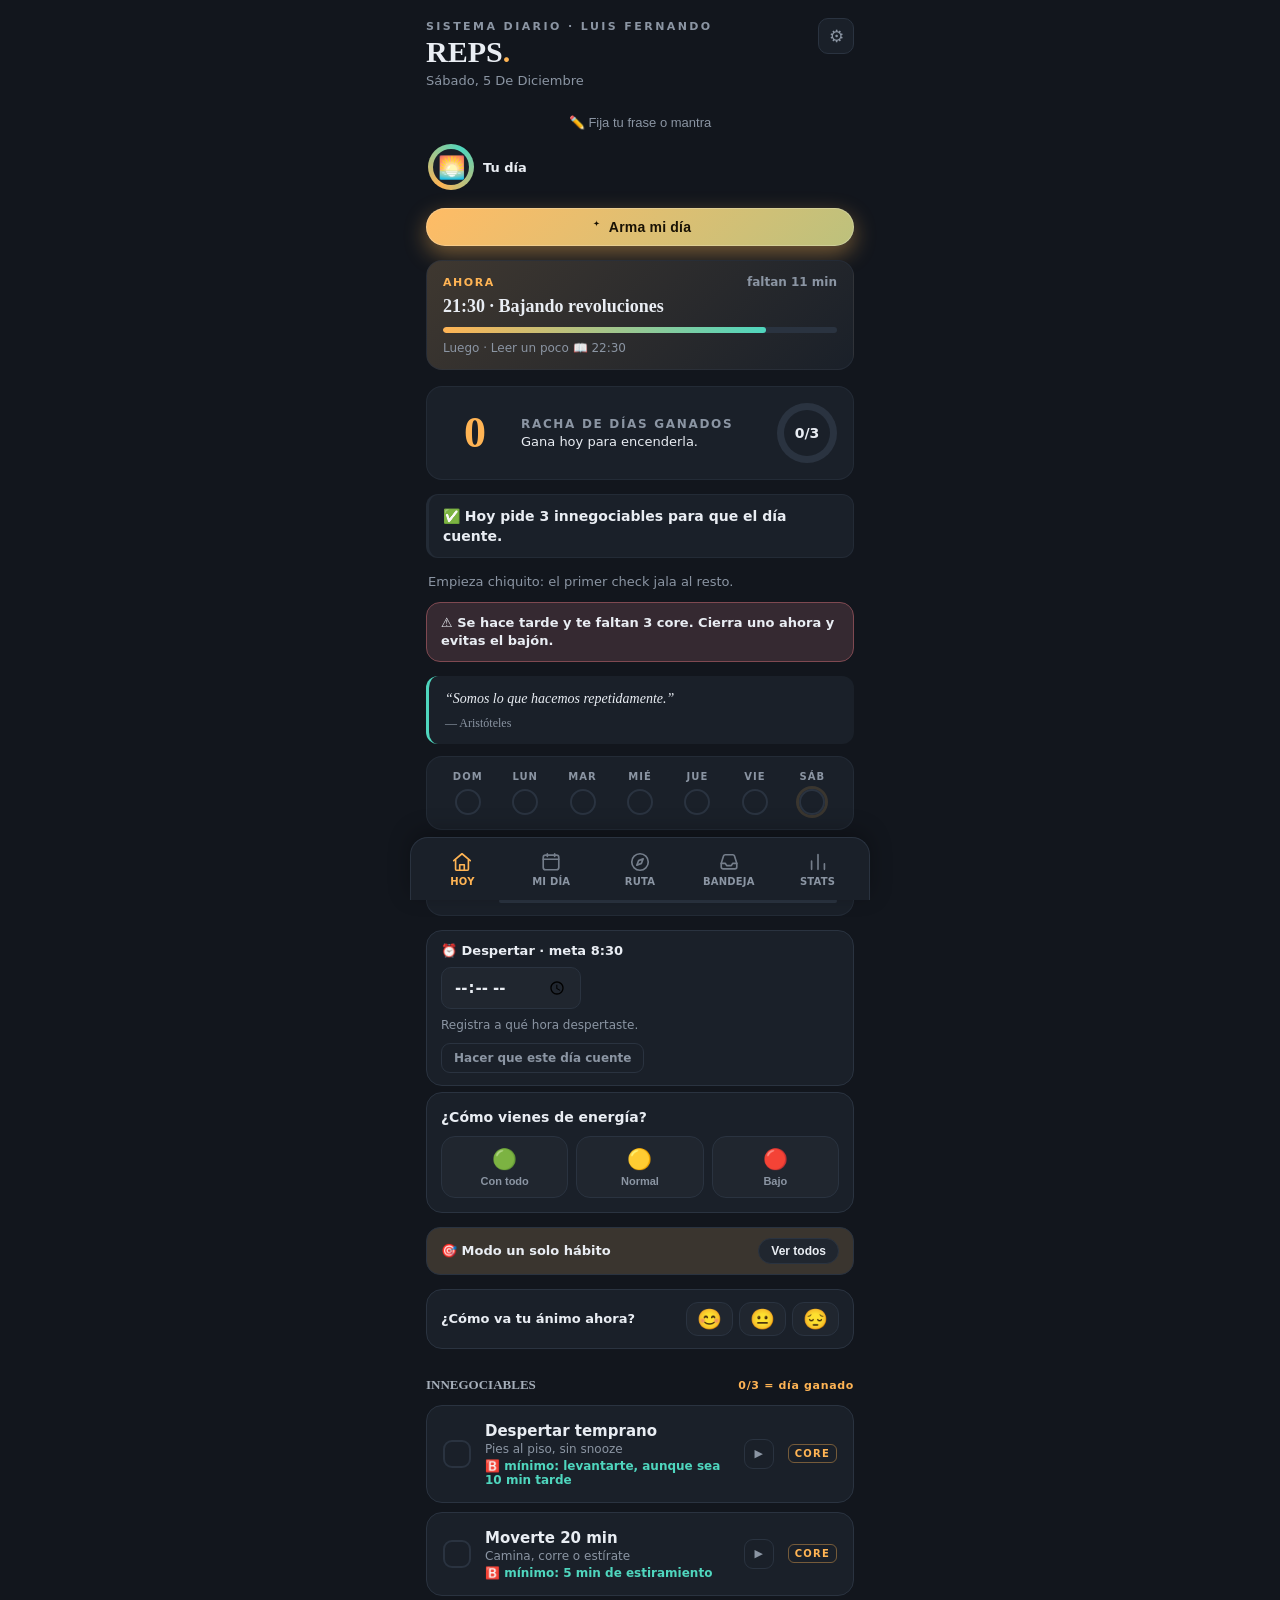
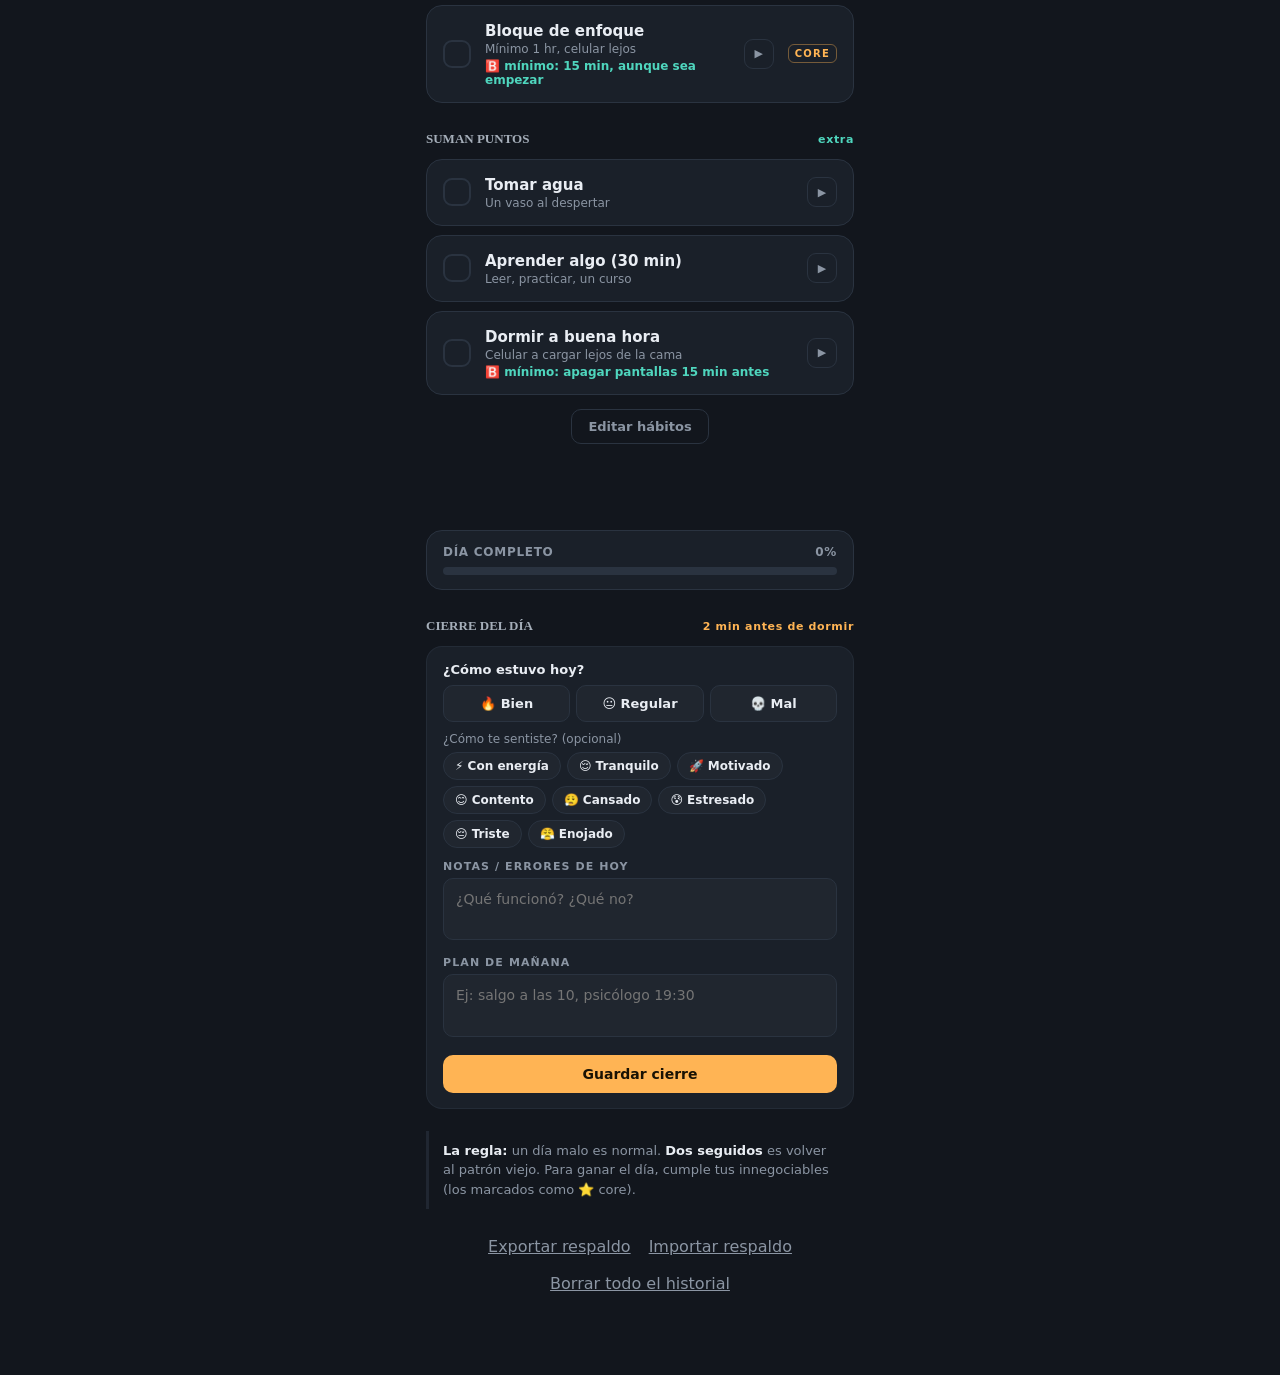
==== index.html @ 8a42379e "Bloque Datos/visualización completo: #101-#105 (v99) #101 heatmap por hábito (selector en «Tu año»: " ====
<!DOCTYPE html>
<html lang="es">
<head>
<meta charset="UTF-8">
<meta name="viewport" content="width=device-width, initial-scale=1.0, viewport-fit=cover">
<meta name="theme-color" content="#12161d">
<title>REPS</title>
<link rel="manifest" href="manifest.json">
<link rel="icon" type="image/png" href="icons/icon-192.png">
<link rel="apple-touch-icon" href="icons/icon-192.png">
<link rel="stylesheet" href="css/styles.css">
</head>
<body>

  <div class="intro" id="intro" aria-hidden="true">
    <div class="in-logo">REPS<span>.</span></div>
    <div class="in-line" id="introLine"></div>
  </div>

  <button class="gear" id="themeBtn" aria-label="Cambiar tema">⚙</button>
  <div class="eyebrow" id="eyebrow">Sistema diario</div>
  <h1>REPS<span>.</span></h1>
  <div class="fecha" id="fecha"></div>

  <div class="tabs" role="tablist">
    <button class="tab active" data-panel="p-hoy" role="tab"><span class="tab-ic"><svg viewBox="0 0 24 24" fill="none" stroke="currentColor" stroke-width="1.8" stroke-linecap="round" stroke-linejoin="round"><path d="M3 10.5 12 3l9 7.5"/><path d="M5 9.5V20a1 1 0 0 0 1 1h12a1 1 0 0 0 1-1V9.5"/><path d="M9.5 21v-6h5v6"/></svg></span>Hoy</button>
    <button class="tab" data-panel="p-dia" role="tab"><span class="tab-ic"><svg viewBox="0 0 24 24" fill="none" stroke="currentColor" stroke-width="1.8" stroke-linecap="round" stroke-linejoin="round"><rect x="3.5" y="4.5" width="17" height="16" rx="2.5"/><path d="M3.5 9h17M8 3v3M16 3v3"/></svg></span>Mi día</button>
    <button class="tab" data-panel="p-ruta" role="tab"><span class="tab-ic"><svg viewBox="0 0 24 24" fill="none" stroke="currentColor" stroke-width="1.8" stroke-linecap="round" stroke-linejoin="round"><circle cx="12" cy="12" r="9"/><path d="m15.5 8.5-2 5-5 2 2-5z"/></svg></span>Ruta</button>
    <button class="tab" data-panel="p-bandeja" role="tab"><span class="tab-ic"><svg viewBox="0 0 24 24" fill="none" stroke="currentColor" stroke-width="1.8" stroke-linecap="round" stroke-linejoin="round"><path d="M3.5 13.5 6 5.5a2 2 0 0 1 1.9-1.4h8.2A2 2 0 0 1 18 5.5l2.5 8"/><path d="M3.5 13.5H8l1.5 2.5h5L16 13.5h4.5v4a2 2 0 0 1-2 2h-13a2 2 0 0 1-2-2z"/></svg></span>Bandeja</button>
    <button class="tab" data-panel="p-stats" role="tab"><span class="tab-ic"><svg viewBox="0 0 24 24" fill="none" stroke="currentColor" stroke-width="1.8" stroke-linecap="round" stroke-linejoin="round"><path d="M5 20V11M12 20V4M19 20v-6"/></svg></span>Stats</button>
  </div>

  <div class="panel active" id="p-hoy">
    <button class="mantra" id="mantra" type="button" hidden></button>
    <button class="story-ring" id="storyRing" type="button"><span class="sr-emoji" id="srEmoji">🔥</span><span class="sr-lbl">Tu día</span></button>
    <div class="plan-hoy" id="planHoy" hidden><b>Plan de hoy</b> <span id="planHoyTxt"></span><span class="ph-flex" id="planHoyFlex" hidden></span></div>
    <div class="brief" id="brief" hidden>
      <div class="brief-head"><span class="brief-t" id="briefT">Tu mañana</span><button class="brief-ref" id="briefRef" aria-label="Actualizar resumen">↻</button></div>
      <div class="brief-body" id="briefBody"></div>
    </div>
    <button class="ai-btn ai-wide" id="armaDia" style="margin-top:12px"><svg class="ai-spark" viewBox="0 0 24 24" fill="currentColor" aria-hidden="true"><path d="M12 2c.4 3.6 1.4 4.6 5 5-3.6.4-4.6 1.4-5 5-.4-3.6-1.4-4.6-5-5 3.6-.4 4.6-1.4 5-5z"/></svg>Arma mi día</button>
    <div class="brief" id="diaPlanCard" hidden>
      <div class="brief-head"><span class="brief-t">Tu plan de hoy</span><button class="brief-ref" id="diaPlanClear" aria-label="Quitar">✕</button></div>
      <div class="brief-body" id="diaPlanBody"></div>
    </div>
    <div class="ahora" id="ahora" hidden>
      <div class="ah-top"><span class="ah-lbl">AHORA</span><span class="ah-rest" id="ahRest"></span></div>
      <div class="ah-name" id="ahName"></div>
      <div class="ah-bar"><i id="ahBar"></i></div>
      <div class="ah-next" id="ahNext"></div>
    </div>
    <div class="streak" style="margin-top:16px">
      <div><div class="num" id="streakNum">0</div></div>
      <div>
        <div class="lbl">Racha de días ganados</div>
        <div class="sub" id="streakSub">Gana hoy para encenderla.</div>
        <div class="frz" id="frzInfo" hidden></div>
        <div class="pres" id="presInfo" hidden></div>
        <div class="warn" id="streakWarn" hidden>⚠ Ayer no cayó. No falles 2 seguidos.</div>
      </div>
      <div class="ring" id="dayRing" aria-label="Progreso de innegociables"><div class="ring-in"><span id="ringTxt">0/0</span></div></div>
    </div>
    <div class="pide" id="pide" hidden></div>
    <div class="empuje" id="empuje" hidden></div>
    <div class="riesgo" id="riesgoCard" hidden></div>
    <div class="frase" id="frase" hidden></div>
    <div class="rescate" id="rescate" hidden>
      <div class="rs-title">🌱 Modo rescate</div>
      <div class="rs-body" id="rescateTxt"></div>
      <div class="rs-carta" id="rsCarta" hidden>
        <div class="rs-carta-de" id="rsCartaDe"></div>
        <div class="rs-carta-txt" id="rsCartaTxt"></div>
      </div>
    </div>
    <div class="ritual" id="ritual" hidden>
      <div class="ri-title" id="ritualTxt"></div>
      <div class="ri-opts" id="ritualOpts"></div>
    </div>
    <div class="week" id="week"></div>
    <div class="compa" id="compa" hidden>
      <span class="co-edit">Personalizar</span>
      <div class="co-emoji" id="compaEmoji">🌱</div>
      <div class="co-body">
        <div class="co-nombre" id="compaNombre"></div>
        <div class="co-sub" id="compaSub"></div>
        <div class="co-bar"><i id="compaBar"></i></div>
      </div>
    </div>
    <div id="despWrap"></div>
    <div class="energia" id="energiaCard">
      <div class="en-head"><span class="en-title">¿Cómo vienes de energía?</span></div>
      <div class="en-opts" id="enOpts">
        <button type="button" class="en-opt" data-en="verde">🟢<span>Con todo</span></button>
        <button type="button" class="en-opt" data-en="ambar">🟡<span>Normal</span></button>
        <button type="button" class="en-opt" data-en="rojo">🔴<span>Bajo</span></button>
      </div>
      <div class="en-sug" id="enSug" hidden></div>
    </div>
    <div class="solo-banner" id="soloBanner" hidden>
      <span id="soloTxt">🎯 Modo un solo hábito</span>
      <button type="button" id="soloExit">Ver todos</button>
    </div>
    <div class="checkin" id="checkinCard" hidden>
      <span class="ci-q">¿Cómo va tu ánimo ahora?</span>
      <div class="ci-opts" id="ciOpts">
        <button type="button" class="ci-opt" data-ci="bien">😊</button>
        <button type="button" class="ci-opt" data-ci="regular">😐</button>
        <button type="button" class="ci-opt" data-ci="mal">😔</button>
      </div>
    </div>
    <div class="sec" id="secCore">
      <div class="sec-head"><h2>Innegociables</h2><div class="tag" id="coreTag">3/3 = día ganado</div></div>
      <div id="coreList"></div>
    </div>
    <div class="sec" id="secExtra">
      <div class="sec-head"><h2>Suman puntos</h2><div class="tag" style="color:var(--teal)">extra</div></div>
      <div id="extraList"></div>
    </div>
    <div class="sec" id="evitarSec" hidden>
      <div class="sec-head"><h2>Sin recaídas</h2><button class="mini-link" id="evitarEdit">Editar</button></div>
      <div id="evitarList"></div>
    </div>
    <div class="edit-hab"><button id="editHabBtn">Editar hábitos</button></div>
    <div class="stamp-wrap"><div class="stamp" id="stamp">Día ganado</div></div>
    <div class="prog" id="prog">
      <div class="p-row"><span>DÍA COMPLETO</span><span id="progPct">0%</span></div>
      <div class="bar"><i id="progBar"></i></div>
    </div>
    <div class="sec">
      <div class="sec-head"><h2>Cierre del día</h2><div class="tag">2 min antes de dormir</div></div>
      <div class="cierre">
        <div class="c-q">¿Cómo estuvo hoy?</div>
        <div class="moods">
          <button class="mood" data-mood="bien">🔥 Bien</button>
          <button class="mood" data-mood="regular">😐 Regular</button>
          <button class="mood" data-mood="mal">💀 Mal</button>
        </div>
        <div class="c-emo-lbl">¿Cómo te sentiste? (opcional)</div>
        <div class="emo-row" id="emoRow"></div>
        <label class="c-lbl" for="notasHoy">Notas / errores de hoy</label>
        <textarea id="notasHoy" rows="2" placeholder="¿Qué funcionó? ¿Qué no?"></textarea>
        <label class="c-lbl" for="planManana">Plan de mañana</label>
        <textarea id="planManana" rows="2" placeholder="Ej: salgo a las 10, psicólogo 19:30"></textarea>
        <button id="cierreBtn" class="c-save">Guardar cierre</button>
      </div>
    </div>
    <div class="regla">
      <b>La regla:</b> un día malo es normal. <b>Dos seguidos</b> es volver al patrón viejo. Para ganar el día, cumple tus innegociables (los marcados como ⭐ core).
    </div>
    <div class="reset">
      <button id="exportBtn">Exportar respaldo</button>
      <button id="importBtn">Importar respaldo</button>
      <button id="resetBtn">Borrar todo el historial</button>
      <input type="file" id="importFile" accept=".json,application/json" hidden>
    </div>
  </div>

  <div class="panel" id="p-dia">
    <div class="psem-card" id="semPlanCard" hidden>
      <div class="ps-title">Esta semana</div>
      <div class="ps-line" id="spFoco" hidden></div>
      <div class="ps-line" id="spPend" hidden></div>
      <div class="ps-line" id="spEven" hidden></div>
    </div>
    <div class="rut-acts" style="margin:10px 0 0">
      <button id="planSemBtn">Planear la semana</button>
      <button id="iaBtn" class="ai-btn"><svg class="ai-spark" viewBox="0 0 24 24" fill="currentColor" aria-hidden="true"><path d="M12 2c.4 3.6 1.4 4.6 5 5-3.6.4-4.6 1.4-5 5-.4-3.6-1.4-4.6-5-5 3.6-.4 4.6-1.4 5-5z"/></svg>Asistente</button>
    </div>
    <div class="week-plan">
      <div class="wp-head">
        <button class="cal-nav" id="wpPrev" aria-label="Semana anterior">‹</button>
        <div class="wp-title" id="wpTitle"></div>
        <button class="cal-nav" id="wpNext" aria-label="Semana siguiente">›</button>
      </div>
      <div id="wpList"></div>
      <button id="semIA" class="ai-btn ai-wide"><svg class="ai-spark" viewBox="0 0 24 24" fill="currentColor" aria-hidden="true"><path d="M12 2c.4 3.6 1.4 4.6 5 5-3.6.4-4.6 1.4-5 5-.4-3.6-1.4-4.6-5-5 3.6-.4 4.6-1.4 5-5z"/></svg>Diseñar mi semana</button>
      <div class="wp-note">Tip de domingo: pasa a la semana entrante con › y déjala planeada.</div>
    </div>
    <div class="week-cierre">
      <div class="sec-head"><h2>Cierre de semana</h2><div class="tag" id="wcTag">domingo, 2 min</div></div>
      <div class="cierre">
        <div class="c-q">¿Cómo estuvo la semana?</div>
        <div class="moods" id="wcMoods">
          <button class="mood" data-wcmood="bien">🔥 Bien</button>
          <button class="mood" data-wcmood="regular">😐 Regular</button>
          <button class="mood" data-wcmood="mal">💀 Mal</button>
        </div>
        <label class="c-lbl" for="wcMejor">Lo mejor de la semana</label>
        <textarea id="wcMejor" rows="2" placeholder="¿Qué salió bien? ¿De qué te sientes orgulloso?"></textarea>
        <label class="c-lbl" for="wcIntencion">Intención para la próxima</label>
        <textarea id="wcIntencion" rows="2" placeholder="Una sola cosa en la que enfocarte"></textarea>
      </div>
    </div>
    <div class="leyenda">
      <span class="a"><i></i>Estructura (3 hrs)</span>
      <span class="b"><i></i>Libre (~11 hrs)</span>
    </div>
    <div class="tl" id="tlList"></div>
    <div class="rut-acts">
      <button id="armarBtn">⏰ Armar alarmas del día</button>
      <button id="editRutBtn">✏️ Editar rutina</button>
    </div>
    <div class="regla" style="margin-top:14px">
      <b>Proporción:</b> 20% orden, 80% libertad. Un sistema que sobrevive a los días sin motivación.
    </div>
    <div class="sec" id="diarioSec" style="margin-top:20px">
      <button class="mas-item" id="diarioOpen" style="margin:0">
        <span class="mas-ic"><svg viewBox="0 0 24 24" fill="none" stroke="currentColor" stroke-width="1.7" stroke-linecap="round" stroke-linejoin="round"><path d="M5 4.5A1.5 1.5 0 0 1 6.5 3H19v18H6.5A1.5 1.5 0 0 1 5 19.5z"/><path d="M9 7h6M9 11h6M9 15h3"/></svg></span>
        <span class="mas-tx"><b>Diario</b><i>Tu espacio para escribir sobre el día</i></span>
        <span class="mas-go"><svg viewBox="0 0 24 24" fill="none" stroke="currentColor" stroke-width="2" stroke-linecap="round" stroke-linejoin="round"><path d="m9 6 6 6-6 6"/></svg></span>
      </button>
      <button class="mas-item" id="suenoOpen" style="margin:8px 0 0">
        <span class="mas-ic"><svg viewBox="0 0 24 24" fill="none" stroke="currentColor" stroke-width="1.7" stroke-linecap="round" stroke-linejoin="round"><path d="M20 14.5A8 8 0 0 1 9.5 4 8 8 0 1 0 20 14.5z"/></svg></span>
        <span class="mas-tx"><b>Sueño</b><i>A qué hora dormiste y despertaste</i></span>
        <span class="mas-go"><svg viewBox="0 0 24 24" fill="none" stroke="currentColor" stroke-width="2" stroke-linecap="round" stroke-linejoin="round"><path d="m9 6 6 6-6 6"/></svg></span>
      </button>
    </div>
  </div>

  <div class="theme-wrap" id="diarioWrap" hidden>
    <div class="theme-sheet">
      <div class="t-head"><h2>Diario</h2><button id="diarioClose" aria-label="Cerrar">✕</button></div>
      <div class="t-note" style="margin-bottom:8px">Privado, solo en este dispositivo. Escribe sin filtro sobre tu día.</div>
      <button class="ia-tool" id="diarioPregunta" style="width:100%;margin-bottom:8px">🤖 Dame una pregunta para escribir</button>
      <div class="diario-prompt" id="diarioPrompt" hidden></div>
      <textarea id="diarioTxt" rows="6" placeholder="¿Cómo va tu día? Lo que sientas, sin filtro…"></textarea>
      <div class="diario-list" id="diarioList"></div>
    </div>
  </div>

  <div class="theme-wrap" id="suenoWrap" hidden>
    <div class="theme-sheet">
      <div class="t-head"><h2>Sueño</h2><button id="suenoClose" aria-label="Cerrar">✕</button></div>
      <div class="sueno-hoy">
        <div class="sn-num" id="snHoras">—</div>
        <div class="sn-lbl" id="snProm">Registra tu noche de hoy</div>
      </div>
      <div class="t-row"><label for="snAcostar">Me acosté</label><input type="time" id="snAcostar" class="desp-meta"></div>
      <div class="t-row"><label for="snDespertar">Desperté</label><input type="time" id="snDespertar" class="desp-meta"></div>
      <div class="t-note">Si te dormiste después de medianoche, igual se calcula bien.</div>
      <div class="t-sub">Últimas noches</div>
      <div id="snList"></div>
    </div>
  </div>

  <div class="theme-wrap" id="cadenaWrap" hidden>
    <div class="theme-sheet">
      <div class="t-head"><h2 id="cadTitle">Cadena</h2><button id="cadClose" aria-label="Cerrar">✕</button></div>
      <div class="cad-stats">
        <div class="cad-stat"><div class="cad-num" id="cadRacha">0</div><div class="cad-lbl">racha actual</div></div>
        <div class="cad-stat"><div class="cad-num" id="cadMejor">0</div><div class="cad-lbl">mejor racha</div></div>
        <div class="cad-stat"><div class="cad-num" id="cadTotal">0</div><div class="cad-lbl">veces hecho</div></div>
      </div>
      <div class="cad-frase" id="cadFrase"></div>
      <div class="cad-grid" id="cadGrid"></div>
      <div class="cad-leyenda"><span class="cl-item"><span class="cl-dot done"></span>hecho</span><span class="cl-item"><span class="cl-dot miss"></span>fallado</span><span class="cl-item"><span class="cl-dot off"></span>no tocaba</span></div>
    </div>
  </div>

  <div class="theme-wrap" id="anioWrap" hidden>
    <div class="theme-sheet">
      <div class="t-head"><h2 id="anioTitle">Tu año en REPS</h2><button id="anioClose" aria-label="Cerrar">✕</button></div>
      <div class="anio-hero">
        <div class="an-big" id="anBig">0</div>
        <div class="an-big-lbl">días ganados este año</div>
      </div>
      <div class="anio-grid" id="anioGrid"></div>
      <div class="anio-frase" id="anioFrase"></div>
    </div>
  </div>

  <div class="panel" id="p-ruta">
    <div class="metas">
      <div class="sec-head"><h2>Mis metas</h2><div class="tag" id="metasTag"></div></div>
      <div class="meta-add">
        <input id="metaInput" type="text" placeholder="Una meta que quieras cumplir…" autocomplete="off" maxlength="120">
        <div class="meta-plazos" id="metaPlazos">
          <button class="meta-plazo on" type="button" data-plazo="corto">Corto</button>
          <button class="meta-plazo" type="button" data-plazo="mediano">Mediano</button>
          <button class="meta-plazo" type="button" data-plazo="largo">Largo</button>
          <button class="meta-go" id="metaAdd" type="button" aria-label="Agregar meta">＋</button>
        </div>
      </div>
      <div id="metasList"></div>
    </div>
    <div class="metas" style="margin-top:20px">
      <div class="sec-head"><h2>Recompensas</h2><div class="tag">tratos contigo mismo</div></div>
      <div class="meta-add">
        <input id="recompInput" type="text" placeholder="El premio (ej: los tenis nuevos)…" autocomplete="off" maxlength="80">
        <div class="meta-plazos">
          <input id="recompDias" type="number" class="recomp-dias" min="1" max="999" placeholder="días" inputmode="numeric">
          <span class="recomp-lbl">días ganados y es tuyo</span>
          <button class="meta-go" id="recompAdd" type="button" aria-label="Agregar recompensa">＋</button>
        </div>
      </div>
      <div id="recompList"></div>
    </div>
    <div class="metas" style="margin-top:20px">
      <div class="sec-head"><h2>Recordatorios</h2><div class="tag" id="recTag">del día</div></div>
      <div class="meta-add">
        <input id="recInput" type="text" placeholder="Ej: tomar la medicina…" autocomplete="off" maxlength="60">
        <div class="meta-plazos">
          <input id="recHora" type="time" class="rec-hora">
          <button class="meta-go" id="recAdd" type="button" aria-label="Agregar recordatorio">＋</button>
        </div>
      </div>
      <div id="recList"></div>
      <div class="t-note" style="margin-top:8px">Paloméalos cuando los cumplas: suman a tu puntaje del día. Con hora, también te avisan (si tienes notificaciones activas).</div>
    </div>
    <div class="sec-head" style="margin-top:24px"><h2>La ruta</h2><div class="tag">tu mapa de capas</div></div>
    <div id="capasList"></div>
    <div class="rut-acts" style="margin-top:10px">
      <button id="capasEdit">Editar mi ruta</button>
      <button id="capasIA" class="ai-btn"><svg class="ai-spark" viewBox="0 0 24 24" fill="currentColor" aria-hidden="true"><path d="M12 2c.4 3.6 1.4 4.6 5 5-3.6.4-4.6 1.4-5 5-.4-3.6-1.4-4.6-5-5 3.6-.4 4.6-1.4 5-5z"/></svg>Diseñar con IA</button>
    </div>
    <div class="nota-ruta">
      <b>Por qué en fila:</b> la motivación es un pico, no una meseta. Cada capa entra cuando la anterior ya no pide fuerza de voluntad.
    </div>
  </div>

  <div class="panel" id="p-stats">
    <div class="insight-prox" id="insightProx" hidden></div>
    <div class="resumen" id="resumenCard">
      <div class="rz-title">Esta semana</div>
      <div class="rz-grid">
        <div class="rz-tile"><div class="rz-num" id="rzDias">0/7</div><div class="rz-lbl">Días ganados</div></div>
        <div class="rz-tile"><div class="rz-num" id="rzAnimo">·</div><div class="rz-lbl">Ánimo</div></div>
        <div class="rz-tile"><div class="rz-num" id="rzFoco">0h</div><div class="rz-lbl">Foco total</div></div>
        <div class="rz-tile"><div class="rz-num" id="rzSaldo">$0</div><div class="rz-lbl">Saldo del mes</div></div>
        <div class="rz-tile"><div class="rz-num" id="rzRacha">0</div><div class="rz-lbl">Racha actual</div></div>
        <div class="rz-tile"><div class="rz-num" id="rzIdeas">0</div><div class="rz-lbl">Ideas pendientes</div></div>
      </div>
      <button class="anio-btn" id="anioOpen">✦ Tu año en REPS</button>
    </div>
    <div class="score" id="scoreCard">
      <div class="sc-ring" id="scRing"><div class="sc-num" id="scNum">0</div></div>
      <div class="sc-body">
        <div class="sc-lbl">Puntaje de hoy</div>
        <div class="sc-msg" id="scMsg"></div>
        <div class="sc-spark" id="scSpark"></div>
        <div class="sc-leg">Últimos 7 días</div>
      </div>
    </div>
    <div class="stats-grid">
      <div class="stat-card"><div class="stat-num" id="stTotal">0</div><div class="stat-lbl">Días ganados</div></div>
      <div class="stat-card"><div class="stat-num" id="stBest">0</div><div class="stat-lbl">Mejor racha</div></div>
      <div class="stat-card"><div class="stat-num" id="stNow">0</div><div class="stat-lbl">Racha actual</div></div>
      <div class="stat-card"><div class="stat-num" id="stMonth">0%</div><div class="stat-lbl">Último mes</div></div>
    </div>
    <div class="pulso" id="pulso">
      <div class="pu-top">
        <div class="pu-dot" id="pulsoDot"></div>
        <div class="pu-txt"><div class="pu-nivel" id="pulsoNivel"></div><div class="pu-msg" id="pulsoMsg"></div></div>
      </div>
      <div class="pu-chart" id="pulsoChart"></div>
      <div class="pu-legend">Tu ánimo por semana (de los cierres). Ocho semanas.</div>
    </div>
    <div class="cal">
      <div class="cal-head">
        <button class="cal-nav" id="calPrev" aria-label="Mes anterior">‹</button>
        <div class="cal-title" id="calTitle"></div>
        <button class="cal-nav" id="calNext" aria-label="Mes siguiente">›</button>
      </div>
      <div class="cal-grid" id="calGrid"></div>
    </div>
    <div class="cal-detail" id="calDetail" hidden>
      <div class="cd-head"><span id="cdFecha"></span><span class="cd-estado" id="cdEstado"></span></div>
      <div class="cd-hint">Puedes completarlo aunque sea después — sé honesto contigo, no perfecto.</div>
      <div class="cd-block">
        <div class="cd-lbl">Hábitos de ese día</div>
        <div id="cdHabList"></div>
      </div>
      <div class="cd-block">
        <div class="cd-lbl">¿Cómo estuvo?</div>
        <div class="cd-moods" id="cdMoods"></div>
      </div>
      <div class="cd-block" id="cdDespWrap"></div>
      <div class="cd-block">
        <div class="cd-lbl">Notas</div>
        <textarea id="cdNotasInp" class="cd-notas" rows="3" placeholder="Algo que recuerdas de ese día: lo que pasó, lo que salió bien, por qué llegaste cansado…"></textarea>
      </div>
    </div>
    <button class="share-btn" id="shareBtn">📤 Compartir mi mes</button>
    <div class="mesvs" id="mesVs" hidden></div>
    <div class="recap" id="recapSem" hidden>
      <div class="rp-title">📬 Tu semana pasada</div>
      <div class="rp-grid" id="rpGrid"></div>
      <div class="rp-extra" id="rpExtra"></div>
    </div>
    <div class="sec">
      <div class="sec-head"><h2>Tu año</h2><div class="tag" id="yearTag"></div></div>
      <select id="heatHab" class="heat-hab" aria-label="Ver por hábito"><option value="">Todos (día ganado)</option></select>
      <div class="heatwrap"><div class="heat" id="heat"></div></div>
      <button class="share-btn" id="shareYearBtn" style="margin-top:10px">🗓️ Compartir mi año</button>
    </div>
    <div class="datos-tools">
      <button class="datos-tool" id="openTimeline">📈 Línea de tiempo</button>
      <button class="datos-tool" id="openVsTu">⚖️ Tú vs tú</button>
      <button class="datos-tool" id="shareProgreso">📤 Compartir progreso</button>
    </div>
    <div class="sec">
      <div class="sec-head"><h2>Identidad</h2><div class="tag">cada rep, un voto por quién eres</div></div>
      <div class="ident" id="identList"></div>
    </div>
    <div class="sec">
      <div class="sec-head"><h2>El Espejo</h2><button class="brutal-toggle" id="brutalToggle" type="button">modo brutal</button></div>
      <div class="espejo" id="espejoList"></div>
      <div class="brutal-card" id="brutalCard" hidden></div>
    </div>
    <div class="sec">
      <div class="sec-head"><h2>Museo</h2><div class="tag">evidencia, no ánimo vacío</div></div>
      <div class="espejo" id="museoList"></div>
    </div>
    <div class="regla" style="margin-top:16px">
      <b>Se lee así:</b> ámbar lleno = día ganado. Solo borde = algo cayó, pero no los 3 core. Punto = día con cierre. <b>Toca cualquier día pasado</b> para ver su detalle.
    </div>
  </div>

  <div class="panel" id="p-bandeja">
    <div class="chips" id="trayFilters"></div>
    <div id="trayList"></div>
    <div class="tray-empty" id="trayEmpty">Nada por aquí. Escribe abajo tu primera idea 👇</div>
    <div class="composer">
      <div class="catpick" id="catPick">
        <div class="cp-q">¿Dónde va? <span id="cpText"></span></div>
        <div class="cp-sug" id="cpSug" hidden></div>
        <div class="cp-opts" id="cpOpts"></div>
        <button type="button" class="cp-cancel" id="cpCancel">Cancelar</button>
      </div>
      <form id="trayForm">
        <textarea id="trayInput" rows="1" placeholder="Captura una idea…" autocomplete="off"></textarea>
        <button class="mic" type="button" id="trayMic" aria-label="Dictar por voz" hidden><svg viewBox="0 0 24 24" fill="none" stroke="currentColor" stroke-width="1.8" stroke-linecap="round" stroke-linejoin="round"><rect x="9" y="3" width="6" height="11" rx="3"/><path d="M6 11a6 6 0 0 0 12 0M12 17v3"/></svg></button>
        <button class="send" type="submit" aria-label="Guardar idea">＋</button>
      </form>
    </div>
  </div>

  <div class="theme-wrap" id="masWrap" hidden>
    <div class="theme-sheet">
      <div class="t-head"><h2>Ajustes</h2><button id="masClose" aria-label="Cerrar">✕</button></div>

      <div class="mas-sec">Dinero</div>
      <button class="mas-item" id="masFin"><span class="mas-ic"><svg viewBox="0 0 24 24" fill="none" stroke="currentColor" stroke-width="1.7" stroke-linecap="round" stroke-linejoin="round"><rect x="3" y="6" width="18" height="13" rx="2.5"/><path d="M3 10h18"/><circle cx="16.5" cy="14.5" r="1.2"/></svg></span><span class="mas-tx"><b>Finanzas</b><i>Gastos, ingresos, presupuesto y ahorro</i></span><span class="mas-go"><svg viewBox="0 0 24 24" fill="none" stroke="currentColor" stroke-width="2" stroke-linecap="round" stroke-linejoin="round"><path d="m9 6 6 6-6 6"/></svg></span></button>

      <div class="mas-sec">Apariencia</div>
      <button class="mas-item" id="masApariencia"><span class="mas-ic"><svg viewBox="0 0 24 24" fill="none" stroke="currentColor" stroke-width="1.7" stroke-linecap="round" stroke-linejoin="round"><circle cx="12" cy="12" r="9"/><path d="M12 3a9 9 0 0 0 0 18z" fill="currentColor" stroke="none"/></svg></span><span class="mas-tx"><b>Tema y diseño</b><i>Color, distribución, tipografía, efectos</i></span><span class="mas-go"><svg viewBox="0 0 24 24" fill="none" stroke="currentColor" stroke-width="2" stroke-linecap="round" stroke-linejoin="round"><path d="m9 6 6 6-6 6"/></svg></span></button>

      <div class="mas-sec">Recordatorios</div>
      <button class="mas-item" id="masNotif"><span class="mas-ic"><svg viewBox="0 0 24 24" fill="none" stroke="currentColor" stroke-width="1.7" stroke-linecap="round" stroke-linejoin="round"><path d="M18 8a6 6 0 0 0-12 0c0 6-2.5 8-2.5 8h17S18 14 18 8Z"/><path d="M10.5 20.5a2 2 0 0 0 3 0"/></svg></span><span class="mas-tx"><b>Avisos y sonido</b><i>Notificaciones, sonidos, despertar a tiempo</i></span><span class="mas-go"><svg viewBox="0 0 24 24" fill="none" stroke="currentColor" stroke-width="2" stroke-linecap="round" stroke-linejoin="round"><path d="m9 6 6 6-6 6"/></svg></span></button>

      <div class="mas-sec">Bienestar</div>
      <button class="mas-item" id="masBienestar"><span class="mas-ic"><svg viewBox="0 0 24 24" fill="none" stroke="currentColor" stroke-width="1.7" stroke-linecap="round" stroke-linejoin="round"><path d="M12 21s-7-4.5-9.5-9A5 5 0 0 1 12 6a5 5 0 0 1 9.5 6C19 16.5 12 21 12 21z"/></svg></span><span class="mas-tx"><b>Bienestar</b><i>Respiración, gratitud, agua, pausas, sueño</i></span><span class="mas-go"><svg viewBox="0 0 24 24" fill="none" stroke="currentColor" stroke-width="2" stroke-linecap="round" stroke-linejoin="round"><path d="m9 6 6 6-6 6"/></svg></span></button>

      <div class="mas-sec">Tu sistema</div>
      <button class="mas-item" id="masHabitos"><span class="mas-ic"><svg viewBox="0 0 24 24" fill="none" stroke="currentColor" stroke-width="1.7" stroke-linecap="round" stroke-linejoin="round"><path d="M4 7h11M4 12h11M4 17h7"/><path d="m17.5 6.5 1.5 1.5 3-3"/></svg></span><span class="mas-tx"><b>Hábitos</b><i>Editar tus hábitos y core</i></span><span class="mas-go"><svg viewBox="0 0 24 24" fill="none" stroke="currentColor" stroke-width="2" stroke-linecap="round" stroke-linejoin="round"><path d="m9 6 6 6-6 6"/></svg></span></button>
      <button class="mas-item" id="masRutina"><span class="mas-ic"><svg viewBox="0 0 24 24" fill="none" stroke="currentColor" stroke-width="1.7" stroke-linecap="round" stroke-linejoin="round"><circle cx="12" cy="12" r="9"/><path d="M12 7.5V12l3 2"/></svg></span><span class="mas-tx"><b>Rutina del día</b><i>Editar los bloques de tu día</i></span><span class="mas-go"><svg viewBox="0 0 24 24" fill="none" stroke="currentColor" stroke-width="2" stroke-linecap="round" stroke-linejoin="round"><path d="m9 6 6 6-6 6"/></svg></span></button>
      <button class="mas-item" id="masEvitar"><span class="mas-ic"><svg viewBox="0 0 24 24" fill="none" stroke="currentColor" stroke-width="1.7" stroke-linecap="round" stroke-linejoin="round"><circle cx="12" cy="12" r="9"/><path d="m6 6 12 12"/></svg></span><span class="mas-tx"><b>Días sin…</b><i>Deja un vicio: cuenta tus días limpios</i></span><span class="mas-go"><svg viewBox="0 0 24 24" fill="none" stroke="currentColor" stroke-width="2" stroke-linecap="round" stroke-linejoin="round"><path d="m9 6 6 6-6 6"/></svg></span></button>
      <button class="mas-item" id="masKanban"><span class="mas-ic"><svg viewBox="0 0 24 24" fill="none" stroke="currentColor" stroke-width="1.7" stroke-linecap="round" stroke-linejoin="round"><rect x="3" y="4" width="5" height="16" rx="1.5"/><rect x="9.5" y="4" width="5" height="11" rx="1.5"/><rect x="16" y="4" width="5" height="7" rx="1.5"/></svg></span><span class="mas-tx"><b>Tablero</b><i>Kanban para tus proyectos</i></span><span class="mas-go"><svg viewBox="0 0 24 24" fill="none" stroke="currentColor" stroke-width="2" stroke-linecap="round" stroke-linejoin="round"><path d="m9 6 6 6-6 6"/></svg></span></button>
      <button class="mas-item" id="masRetos"><span class="mas-ic"><svg viewBox="0 0 24 24" fill="none" stroke="currentColor" stroke-width="1.7" stroke-linecap="round" stroke-linejoin="round"><path d="M6 4v9a6 6 0 0 0 12 0V4z"/><path d="M6 8H3.5M18 8h2.5"/><path d="M9 20h6M12 19v-3"/></svg></span><span class="mas-tx"><b>Retos</b><i>Metas con fecha límite y barra de avance</i></span><span class="mas-go"><svg viewBox="0 0 24 24" fill="none" stroke="currentColor" stroke-width="2" stroke-linecap="round" stroke-linejoin="round"><path d="m9 6 6 6-6 6"/></svg></span></button>
      <button class="mas-item" id="masCarta"><span class="mas-ic"><svg viewBox="0 0 24 24" fill="none" stroke="currentColor" stroke-width="1.7" stroke-linecap="round" stroke-linejoin="round"><rect x="3" y="5" width="18" height="14" rx="2.5"/><path d="m3.5 7 8.5 6 8.5-6"/></svg></span><span class="mas-tx"><b>Carta a tu yo</b><i>Un mensaje para tus días difíciles</i></span><span class="mas-go"><svg viewBox="0 0 24 24" fill="none" stroke="currentColor" stroke-width="2" stroke-linecap="round" stroke-linejoin="round"><path d="m9 6 6 6-6 6"/></svg></span></button>
      <button class="mas-item" id="masCartaFuturo"><span class="mas-ic"><svg viewBox="0 0 24 24" fill="none" stroke="currentColor" stroke-width="1.7" stroke-linecap="round" stroke-linejoin="round"><circle cx="12" cy="12" r="9"/><path d="M12 7.5V12l3 2"/><path d="M20 5l1.5-1.5"/></svg></span><span class="mas-tx"><b>Carta a tu futuro yo</b><i>Escríbela hoy; se abre dentro de un año</i></span><span class="mas-go"><svg viewBox="0 0 24 24" fill="none" stroke="currentColor" stroke-width="2" stroke-linecap="round" stroke-linejoin="round"><path d="m9 6 6 6-6 6"/></svg></span></button>
      <button class="mas-item" id="masVictorias"><span class="mas-ic"><svg viewBox="0 0 24 24" fill="none" stroke="currentColor" stroke-width="1.7" stroke-linecap="round" stroke-linejoin="round"><path d="M6 4v9a6 6 0 0 0 12 0V4z"/><path d="M6 8H3.5M18 8h2.5"/><path d="M9 20h6"/></svg></span><span class="mas-tx"><b>Muro de victorias</b><i>Guarda tus momentos de orgullo</i></span><span class="mas-go"><svg viewBox="0 0 24 24" fill="none" stroke="currentColor" stroke-width="2" stroke-linecap="round" stroke-linejoin="round"><path d="m9 6 6 6-6 6"/></svg></span></button>
      <button class="mas-item" id="masPerfil"><span class="mas-ic"><svg viewBox="0 0 24 24" fill="none" stroke="currentColor" stroke-width="1.7" stroke-linecap="round" stroke-linejoin="round"><circle cx="12" cy="8" r="3.5"/><path d="M5.5 20a6.5 6.5 0 0 1 13 0"/></svg></span><span class="mas-tx"><b>Rehacer la bienvenida</b><i>Volver a armar tus hábitos</i></span><span class="mas-go"><svg viewBox="0 0 24 24" fill="none" stroke="currentColor" stroke-width="2" stroke-linecap="round" stroke-linejoin="round"><path d="m9 6 6 6-6 6"/></svg></span></button>

      <div class="mas-sec">Datos</div>
      <button class="mas-item" id="masExport"><span class="mas-ic"><svg viewBox="0 0 24 24" fill="none" stroke="currentColor" stroke-width="1.7" stroke-linecap="round" stroke-linejoin="round"><path d="M12 3v11m0 0 4-4m-4 4-4-4"/><path d="M4 17v2a2 2 0 0 0 2 2h12a2 2 0 0 0 2-2v-2"/></svg></span><span class="mas-tx"><b>Exportar respaldo</b><i>Guarda una copia de tus datos</i></span><span class="mas-go"><svg viewBox="0 0 24 24" fill="none" stroke="currentColor" stroke-width="2" stroke-linecap="round" stroke-linejoin="round"><path d="m9 6 6 6-6 6"/></svg></span></button>
      <button class="mas-item" id="masImport"><span class="mas-ic"><svg viewBox="0 0 24 24" fill="none" stroke="currentColor" stroke-width="1.7" stroke-linecap="round" stroke-linejoin="round"><path d="M12 14V3m0 0 4 4m-4-4-4 4"/><path d="M4 17v2a2 2 0 0 0 2 2h12a2 2 0 0 0 2-2v-2"/></svg></span><span class="mas-tx"><b>Importar respaldo</b><i>Restaura desde una copia</i></span><span class="mas-go"><svg viewBox="0 0 24 24" fill="none" stroke="currentColor" stroke-width="2" stroke-linecap="round" stroke-linejoin="round"><path d="m9 6 6 6-6 6"/></svg></span></button>
      <button class="mas-item mas-danger" id="masReset"><span class="mas-ic"><svg viewBox="0 0 24 24" fill="none" stroke="currentColor" stroke-width="1.7" stroke-linecap="round" stroke-linejoin="round"><path d="M4 7h16M9 7V5a2 2 0 0 1 2-2h2a2 2 0 0 1 2 2v2m-9 0 1 13a2 2 0 0 0 2 2h4a2 2 0 0 0 2-2l1-13"/></svg></span><span class="mas-tx"><b>Borrar todo el historial</b><i>No se puede deshacer</i></span><span class="mas-go"><svg viewBox="0 0 24 24" fill="none" stroke="currentColor" stroke-width="2" stroke-linecap="round" stroke-linejoin="round"><path d="m9 6 6 6-6 6"/></svg></span></button>
    </div>
  </div>

  <div class="theme-wrap" id="timelineWrap" hidden>
    <div class="theme-sheet">
      <div class="t-head"><h2>Tu vida en REPS</h2><button id="tlClose" aria-label="Cerrar">✕</button></div>
      <div class="t-note" style="margin-bottom:10px">Cada mes desde que empezaste, mes a mes.</div>
      <div id="tlList"></div>
    </div>
  </div>

  <div class="theme-wrap" id="vsTuWrap" hidden>
    <div class="theme-sheet">
      <div class="t-head"><h2>Tú vs tú</h2><button id="vtClose" aria-label="Cerrar">✕</button></div>
      <div class="t-note" style="margin-bottom:10px">Este trimestre comparado con el anterior.</div>
      <div class="vt-cols"><div class="vt-col" id="vtPrev"></div><div class="vt-col vt-now" id="vtNow"></div></div>
      <div id="vtStats"></div>
    </div>
  </div>

  <div class="theme-wrap" id="bienestarWrap" hidden>
    <div class="theme-sheet">
      <div class="t-head"><h2>Bienestar</h2><button id="bienClose" aria-label="Cerrar">✕</button></div>
      <div class="t-note" style="margin-bottom:10px">Herramientas para cuidarte. Todo privado, en tu dispositivo.</div>
      <button class="mas-item" id="biRespira" style="margin:0"><span class="mas-ic">🌬️</span><span class="mas-tx"><b>Respiración guiada</b><i>Calma en 1 minuto (4-7-8, caja…)</i></span><span class="mas-go">›</span></button>
      <button class="mas-item" id="biGratitud" style="margin:8px 0 0"><span class="mas-ic">🙏</span><span class="mas-tx"><b>Gratitud</b><i>3 cosas buenas del día + recuerdos</i></span><span class="mas-go">›</span></button>
      <button class="mas-item" id="biAgua" style="margin:8px 0 0"><span class="mas-ic">💧</span><span class="mas-tx"><b>Agua</b><i>Cuenta tus vasos del día</i></span><span class="mas-go">›</span></button>
      <button class="mas-item" id="biPausas" style="margin:8px 0 0"><span class="mas-ic">🤸</span><span class="mas-tx"><b>Pausas activas</b><i>Estírate cada cierto tiempo sentado</i></span><span class="mas-go">›</span></button>
      <button class="mas-item" id="biSueno" style="margin:8px 0 0"><span class="mas-ic">🌙</span><span class="mas-tx"><b>Higiene del sueño</b><i>Rutina de bajada antes de dormir</i></span><span class="mas-go">›</span></button>
    </div>
  </div>

  <div class="theme-wrap" id="respiraWrap" hidden>
    <div class="theme-sheet">
      <div class="t-head"><h2>Respiración</h2><button id="respClose" aria-label="Cerrar">✕</button></div>
      <div class="resp-tecnicas" id="respTecnicas"></div>
      <div class="resp-stage">
        <div class="resp-circle" id="respCircle"><span id="respFase">Listo</span></div>
        <div class="resp-count" id="respCount"></div>
      </div>
      <button class="cel-btn" id="respToggle" style="width:100%">Empezar</button>
      <div class="t-note" id="respNota" style="margin-top:10px"></div>
    </div>
  </div>

  <div class="theme-wrap" id="gratitudWrap" hidden>
    <div class="theme-sheet">
      <div class="t-head"><h2>Gratitud</h2><button id="grClose" aria-label="Cerrar">✕</button></div>
      <div class="t-note" style="margin-bottom:8px">Tres cosas buenas de hoy, por pequeñas que sean.</div>
      <input type="text" class="gr-in" id="grIn1" maxlength="120" placeholder="1. Algo que agradeces…">
      <input type="text" class="gr-in" id="grIn2" maxlength="120" placeholder="2. Otra cosa…">
      <input type="text" class="gr-in" id="grIn3" maxlength="120" placeholder="3. Una más…">
      <button class="cel-btn" id="grSave" style="width:100%;margin-top:6px">Guardar</button>
      <div class="gr-recuerdo" id="grRecuerdo" hidden></div>
      <div class="t-sub">Antes</div>
      <div id="grHist"></div>
    </div>
  </div>

  <div class="theme-wrap" id="aguaWrap" hidden>
    <div class="theme-sheet">
      <div class="t-head"><h2>Agua</h2><button id="agClose" aria-label="Cerrar">✕</button></div>
      <div class="agua-hero">
        <div class="ag-big"><span id="agCount">0</span> <span class="ag-unit">/ <span id="agMeta">8</span> vasos</span></div>
        <div class="ag-drops" id="agDrops"></div>
      </div>
      <div class="agua-ops">
        <button class="ag-op" id="agMinus">−</button>
        <button class="ag-op ag-plus" id="agPlus">＋ un vaso</button>
      </div>
      <div class="t-note" id="agNota" style="margin-top:10px"></div>
      <div class="t-row" style="margin-top:8px"><label for="agMetaIn">Meta diaria</label><input type="number" id="agMetaIn" class="desp-meta" min="1" max="20"></div>
    </div>
  </div>

  <div class="theme-wrap" id="pausasWrap" hidden>
    <div class="theme-sheet">
      <div class="t-head"><h2>Pausas activas</h2><button id="paClose" aria-label="Cerrar">✕</button></div>
      <div class="t-note" style="margin-bottom:10px">Mientras la app esté abierta, te recuerda estirarte cada cierto tiempo. Un respiro para el cuerpo.</div>
      <div class="t-row"><label for="paInt">Cada</label><select id="paInt" class="desp-meta"><option value="30">30 min</option><option value="45">45 min</option><option value="60">60 min</option><option value="90">90 min</option></select></div>
      <div class="pa-opts">
        <button class="dist-opt" data-pa="off">Apagado</button>
        <button class="dist-opt" data-pa="on">Encendido</button>
      </div>
      <button class="cel-btn" id="paNow" style="width:100%;margin-top:10px">Dame una pausa ahora</button>
      <div class="pa-sug" id="paSug" hidden></div>
    </div>
  </div>

  <div class="theme-wrap" id="suenoRutinaWrap" hidden>
    <div class="theme-sheet">
      <div class="t-head"><h2>Higiene del sueño</h2><button id="srClose" aria-label="Cerrar">✕</button></div>
      <div class="t-note" style="margin-bottom:10px">Una rutina de bajada para dormir mejor. Palomea lo que hagas esta noche.</div>
      <div id="srList"></div>
      <div class="sr-done" id="srDone" hidden></div>
    </div>
  </div>

  <div class="theme-wrap" id="finWrap" hidden>
    <div class="theme-sheet">
      <div class="t-head"><h2>Finanzas</h2><button id="finClose" aria-label="Cerrar">✕</button></div>
      <div class="fin-sum">
        <div class="fin-mes" id="finMes"></div>
        <div class="fin-saldo" id="finSaldo">$0</div>
        <div class="fin-io"><span class="fin-ing" id="finIng">+ $0</span><span class="fin-gas" id="finGas">− $0</span></div>
        <div class="fin-vs" id="finVs" hidden></div>
        <div class="fin-proy" id="finProy" hidden></div>
        <div class="fin-ahorro-mes" id="finAhorroMes" hidden></div>
      </div>
      <div class="fin-card fin-semana" id="finSemana" hidden></div>
      <div class="fin-card fin-proximos" id="finProximos" hidden>
        <div class="fin-card-t">📅 Próximos pagos</div>
        <div id="finProxList"></div>
      </div>
      <div class="fin-card fin-hormiga" id="finHormiga" hidden></div>
      <div class="fin-presu-bar" id="finPresuBar" hidden>
        <div class="fin-presu-top"><span id="finPresuTxt"></span><span id="finPresuPct"></span></div>
        <div class="bar"><i id="finPresuFill"></i></div>
      </div>

      <button class="ai-btn ai-wide" id="finCoach"><svg class="ai-spark" viewBox="0 0 24 24" fill="currentColor" aria-hidden="true"><path d="M12 2c.4 3.6 1.4 4.6 5 5-3.6.4-4.6 1.4-5 5-.4-3.6-1.4-4.6-5-5 3.6-.4 4.6-1.4 5-5z"/></svg>Consejo para ahorrar</button>
      <div class="ia-out" id="finCoachOut" hidden></div>

      <div class="t-sub" id="finCatTitle" hidden>En qué se te va</div>
      <div id="finCatBreak"></div>

      <div class="t-sub">Registrar movimiento</div>
      <div class="fin-add">
        <div class="fin-tipo" id="finTipo">
          <button type="button" data-tipo="gasto" class="on">− Gasto</button>
          <button type="button" data-tipo="ingreso">+ Ingreso</button>
        </div>
        <input id="finMonto" type="number" inputmode="decimal" min="0" step="0.01" placeholder="Monto $">
        <div class="fin-cats" id="finCats"></div>
        <input id="finNota" type="text" maxlength="60" placeholder="Nota (opcional): ej. súper, uber…">
        <select id="finMovCart" aria-label="Cartera" hidden></select>
        <button class="cel-btn" id="finAdd" style="width:100%;margin-top:10px">Registrar</button>
      </div>

      <div class="t-sub">Movimientos del mes</div>
      <div id="finList"></div>
      <div class="fin-vacio" id="finVacio" hidden>Aún no registras nada este mes.</div>

      <div class="t-sub">Metas de ahorro</div>
      <div id="finMetas"></div>
      <div class="fin-meta-add">
        <input id="finMetaNom" type="text" maxlength="30" placeholder="Meta (ej. Viaje, Compu)">
        <input id="finMetaObj" type="number" inputmode="decimal" min="1" placeholder="$ objetivo">
        <button id="finMetaAdd">＋</button>
      </div>

      <div class="t-sub">Días sin gastar</div>
      <div id="finNoGasto"></div>
      <div class="fin-nogasto-add">
        <select id="finNoGastoCat" aria-label="Categoría a vigilar"></select>
        <button id="finNoGastoAdd">＋ Vigilar</button>
      </div>
      <div class="t-note">Elige una categoría y cuenta tus días limpios sin gastar en ella (ej. no pedir comida a domicilio).</div>

      <div class="t-sub">Carteras</div>
      <div id="finCarteras"></div>
      <div class="fin-cart-add">
        <input id="finCartNom" type="text" maxlength="24" placeholder="Nueva cartera (Efectivo, Banco…)">
        <button id="finCartAdd">＋</button>
      </div>
      <div class="t-note">Si creas carteras, cada movimiento se puede asignar a una y verás el saldo de cada una.</div>

      <div class="t-sub">Deudas y préstamos</div>
      <div class="fin-deuda-tot" id="finDeudaTot" hidden></div>
      <div id="finDeudas"></div>
      <div class="fin-deuda-add">
        <input id="finDeudaQuien" type="text" maxlength="30" placeholder="¿Quién? (nombre)">
        <div class="fin-sub-row2">
          <input id="finDeudaMonto" type="number" inputmode="decimal" min="0" placeholder="$ monto">
          <select id="finDeudaTipo" aria-label="Tipo"><option value="debo">Yo debo</option><option value="meDeben">Me deben</option></select>
          <button id="finDeudaAdd">＋</button>
        </div>
      </div>
      <div class="t-note">Marca ✓ cuando se salde. No afecta tu saldo del mes; es solo tu registro.</div>

      <div class="t-sub">Gastos fijos / suscripciones</div>
      <div id="finSubs"></div>
      <div class="fin-sub-add">
        <input id="finSubNom" type="text" maxlength="30" placeholder="Nombre (ej. Renta, Spotify)">
        <div class="fin-sub-row2">
          <input id="finSubMonto" type="number" inputmode="decimal" min="0" placeholder="$ monto">
          <input id="finSubDia" type="number" min="1" max="31" placeholder="día">
          <select id="finSubCat" aria-label="Categoría"></select>
          <button id="finSubAdd">＋</button>
        </div>
      </div>
      <div class="t-note">Se registran solos como gasto cuando llega su día del mes.</div>

      <div class="t-sub">Presupuesto mensual</div>
      <div class="fin-presu-cfg">
        <input id="finPresuInput" type="number" inputmode="decimal" min="0" placeholder="$ límite del mes (0 = sin límite)">
        <button id="finPresuSave">Guardar</button>
      </div>
      <div class="t-note">El presupuesto se compara con tus gastos del mes en curso. Déjalo en 0 para no ponerte límite.</div>
      <div class="t-sub">Límite por categoría (opcional)</div>
      <div id="finPresuCatCfg"></div>
      <div class="t-note">Ponle tope a categorías sueltas (ej. Ocio $1,000). En el desglose de arriba verás cuánto llevas de cada una.</div>
    </div>
  </div>

  <div class="theme-wrap" id="themeWrap" hidden>
    <div class="theme-sheet">
      <div class="t-head"><h2>Tema y diseño</h2><button id="themeClose" aria-label="Cerrar">✕</button></div>
      <div class="t-list" id="themeList"></div>
      <div class="t-sub">Automático por hora</div>
      <div class="dist-opts">
        <button class="dist-opt" data-auto="off">Fijo</button>
        <button class="dist-opt" data-auto="on">Claro de día · oscuro de noche</button>
      </div>
      <div class="t-note">Con «Automático», de día (7:00–19:00) se pone claro y de noche usa tu tema oscuro. Elige arriba tu tema oscuro preferido; de día cambia solo a «Claro».</div>
      <div class="t-sub">Personalizado</div>
      <div class="t-row"><label for="pickAccent">Color de acento</label><input type="color" id="pickAccent" value="#ffb454"></div>
      <div class="t-row"><label for="pickBg">Color de fondo</label><input type="color" id="pickBg" value="#12161d"></div>
      <div class="t-note">Los demás tonos (tarjetas, texto, líneas) se calculan solos para que siempre se lea bien.</div>
      <div class="t-sub">Distribución</div>
      <div class="dist-opts">
        <button class="dist-opt" data-dist="normal">Normal</button>
        <button class="dist-opt" data-dist="compacto">Compacto</button>
        <button class="dist-opt" data-dist="minimal">Minimalista</button>
      </div>
      <div class="t-note">Compacto: menos aire, sin pistas. Minimalista: solo lo esencial — tus core, la racha y el cierre.</div>
      <div class="t-sub">Barra de navegación</div>
      <div class="dist-opts">
        <button class="dist-opt" data-nav="arriba">⬆️ Arriba</button>
        <button class="dist-opt" data-nav="abajo">⬇️ Abajo</button>
      </div>
      <div class="t-note">Abajo: se alcanza con el pulgar, con íconos (estilo apps modernas).</div>
      <div class="t-sub">Tipografía</div>
      <div class="dist-opts">
        <button class="dist-opt" data-font="serif">Elegante</button>
        <button class="dist-opt" data-font="sistema">Sistema</button>
      </div>
      <div class="t-note">Elegante: títulos con serif, más carácter. Sistema: la tipografía estándar de tu teléfono.</div>
      <div class="t-sub">Efecto</div>
      <div class="dist-opts">
        <button class="dist-opt fx-opt" data-fx="ninguno">Ninguno</button>
        <button class="dist-opt fx-opt" data-fx="glass">Cristal</button>
        <button class="dist-opt fx-opt" data-fx="clay">Arcilla</button>
        <button class="dist-opt fx-opt" data-fx="neon">Neón</button>
      </div>
      <div class="t-note">El efecto se combina con cualquier tema o color personalizado.</div>
    </div>
  </div>

  <div class="theme-wrap" id="notifWrap" hidden>
    <div class="theme-sheet">
      <div class="t-head"><h2>Avisos y sonido</h2><button id="notifClose" aria-label="Cerrar">✕</button></div>
      <div class="t-sub">Sonidos</div>
      <div class="t-row"><label for="sonidoToggle">Sonidos y vibración</label><input type="checkbox" id="sonidoToggle"></div>
      <div class="t-note">Campanita al terminar el foco y al completar hábitos, metas e ideas.</div>
      <div class="t-sub">Despertar a tiempo</div>
      <div class="t-row"><label for="despMeta">Hora meta</label><input type="time" id="despMeta" class="desp-meta"></div>
      <div class="t-row"><label>Rigor</label>
        <div class="desp-rigor" id="despRigor">
          <button type="button" data-r="suave">Suave</button>
          <button type="button" data-r="medio">Medio</button>
          <button type="button" data-r="estricto">Estricto</button>
        </div>
      </div>
      <div class="t-row"><label for="despFinde">Fines de semana cuentan</label><input type="checkbox" id="despFinde"></div>
      <div class="t-note">Registras a qué hora despertaste: puntual o antes suma al puntaje, tarde resta. Los findes no cuentan salvo que marques «este día sí cuenta».</div>
      <div class="t-sub">Notificaciones</div>
      <div class="t-row"><label for="pushToggle">Avisos de tus bloques (app cerrada)</label><input type="checkbox" id="pushToggle"></div>
      <button class="hab-add" id="pushTest" style="margin-top:8px">Probar notificación</button>
      <div class="t-note">Te avisa a la hora de cada bloque de tu rutina, aunque la app esté cerrada. El servidor solo conoce las horas — el texto se arma en tu dispositivo. Requiere internet para activarse.</div>
    </div>
  </div>

  <div class="theme-wrap" id="habWrap" hidden>
    <div class="theme-sheet">
      <div class="t-head"><h2>Editar hábitos</h2><button id="habClose" aria-label="Cerrar">✕</button></div>
      <div id="habList"></div>
      <button class="hab-add" id="habAdd">＋ Agregar hábito</button>
      <button class="hab-add" id="habBiblioteca" style="margin-top:8px">Elegir de la biblioteca</button>
      <button class="hab-add" id="iaHabBtn" style="margin-top:8px"><svg class="ai-spark" viewBox="0 0 24 24" fill="currentColor" aria-hidden="true"><path d="M12 2c.4 3.6 1.4 4.6 5 5-3.6.4-4.6 1.4-5 5-.4-3.6-1.4-4.6-5-5 3.6-.4 4.6-1.4 5-5z"/></svg>Diseñar mis hábitos con IA</button>
      <div class="t-note">La ⭐ marca los <b>core</b>: los que definen tu «día ganado» (entre 2 y 4). Máx. 8 hábitos. Renombrar nunca borra tu historial.</div>
    </div>
  </div>

  <div class="theme-wrap" id="retosWrap" hidden>
    <div class="theme-sheet">
      <div class="t-head"><h2>Retos</h2><button id="retosClose" aria-label="Cerrar">✕</button></div>
      <div class="t-note" style="margin-bottom:10px">Un objetivo con fecha límite y avance. Ej: «30 entrenos en 60 días», «leer 5 libros este trimestre».</div>
      <div class="reto-form">
        <input type="text" id="retoTexto" maxlength="60" placeholder="Nombre del reto (ej. 30 entrenos)">
        <div class="reto-form-row">
          <input type="number" id="retoMeta" min="1" max="9999" placeholder="Meta (nº)">
          <input type="date" id="retoLimite" aria-label="Fecha límite">
        </div>
        <button class="cel-btn" id="retoAdd">Crear reto</button>
      </div>
      <div id="retosList"></div>
    </div>
  </div>

  <div class="theme-wrap" id="ideaPlanWrap" hidden>
    <div class="theme-sheet">
      <div class="t-head"><h2>Cómo hacerlo</h2><button id="ipClose" aria-label="Cerrar">✕</button></div>
      <div class="t-note" id="ipIdea" style="margin-bottom:10px"></div>
      <div class="ia-out" id="ipOut"></div>
    </div>
  </div>

  <div class="theme-wrap" id="armaDiaWrap" hidden>
    <div class="theme-sheet">
      <div class="t-head"><h2>Arma mi día</h2><button id="adClose" aria-label="Cerrar">✕</button></div>
      <div class="t-note" style="margin-bottom:10px">Cuéntame cómo viene tu día (tiempo libre, compromisos) y la IA lo organiza con tus hábitos y rutina. Si no da el tiempo, prioriza lo importante y te dice qué dejar para otro día.</div>
      <textarea id="adInput" class="ps-txt" rows="3" placeholder="Ej: entro a clase 9–3, entrega mañana, salgo en la noche. Me quedan como 3 horas libres."></textarea>
      <button class="ai-btn ai-wide" id="adGo"><svg class="ai-spark" viewBox="0 0 24 24" fill="currentColor" aria-hidden="true"><path d="M12 2c.4 3.6 1.4 4.6 5 5-3.6.4-4.6 1.4-5 5-.4-3.6-1.4-4.6-5-5 3.6-.4 4.6-1.4 5-5z"/></svg>Armar mi día</button>
      <div class="ia-out" id="adOut" hidden></div>
      <button class="cel-btn" id="adSave" style="width:100%;margin-top:10px" hidden>Guardar como plan de hoy</button>
    </div>
  </div>

  <div class="theme-wrap" id="kanbanWrap" hidden>
    <div class="theme-sheet">
      <div class="t-head"><h2>Tablero</h2><button id="kbClose" aria-label="Cerrar">✕</button></div>
      <div class="kb-add">
        <input id="kbInput" type="text" maxlength="80" placeholder="Nueva tarjeta…">
        <button id="kbAddBtn">＋</button>
      </div>
      <div id="kbBoard"></div>
    </div>
  </div>

  <div class="theme-wrap" id="evitarWrap" hidden>
    <div class="theme-sheet">
      <div class="t-head"><h2>Días sin…</h2><button id="evitarClose" aria-label="Cerrar">✕</button></div>
      <div class="t-note" style="margin-bottom:8px">Lo que quieras dejar (fumar, celular en la cama, refresco…). Cuenta los días desde tu último día limpio; si recaes, se reinicia.</div>
      <div id="evitarEditList"></div>
      <button class="hab-add" id="evitarAdd">＋ Agregar algo a evitar</button>
    </div>
  </div>

  <div class="theme-wrap" id="bibWrap" hidden>
    <div class="theme-sheet">
      <div class="t-head"><h2>Biblioteca de actividades</h2><button id="bibClose" aria-label="Cerrar">✕</button></div>
      <div class="t-note" style="margin-bottom:8px">Toca lo que hagas (o quieras hacer): yoga, pilates, correr… y se suma como hábito a tu medida. Los que ya tienes salen marcados.</div>
      <div id="bibList"></div>
    </div>
  </div>

  <div class="theme-wrap" id="rutWrap" hidden>
    <div class="theme-sheet">
      <div class="t-head"><h2>Editar rutina</h2><button id="rutClose" aria-label="Cerrar">✕</button></div>
      <div id="rutList"></div>
      <button class="hab-add" id="rutAdd">＋ Agregar bloque</button>
      <button class="hab-add" id="rutPlantilla" style="margin-top:8px">Empezar desde una plantilla</button>
      <div class="t-note">La ⏰ marca los bloques de <b>estructura</b>; el resto es tiempo libre. Se ordenan solos por hora (la madrugada va al final).</div>
    </div>
  </div>

  <div class="theme-wrap" id="rutPlanWrap" hidden>
    <div class="theme-sheet">
      <div class="t-head"><h2>Plantillas de rutina</h2><button id="rutPlanClose" aria-label="Cerrar">✕</button></div>
      <div class="t-note" style="margin-bottom:8px">Elige un día base y ajústalo a tu gusto. Reemplaza tu rutina actual (te preguntamos antes).</div>
      <div id="rutPlanList"></div>
    </div>
  </div>

  <div class="theme-wrap" id="capasWrap" hidden>
    <div class="theme-sheet">
      <div class="t-head"><h2>Editar mi ruta</h2><button id="capasClose" aria-label="Cerrar">✕</button></div>
      <div class="t-note" style="margin-bottom:10px">Tus capas: el plan de largo plazo, a tu medida. Cada punto en una línea.</div>
      <div id="capasEditList"></div>
      <button class="hab-add" id="capaAdd">＋ Agregar capa</button>
    </div>
  </div>

  <div class="theme-wrap" id="capasIAWrap" hidden>
    <div class="theme-sheet">
      <div class="t-head"><h2>Diseñar mi ruta</h2><button id="ciClose" aria-label="Cerrar">✕</button></div>
      <div class="t-note" style="margin-bottom:10px">Cuéntale a dónde quieres llegar y te arma un plan por capas. <b>Nada cambia sin tu confirmación.</b></div>
      <label class="c-lbl" for="ciMeta">¿A dónde quieres llegar en unos meses?</label>
      <textarea id="ciMeta" class="ps-txt" rows="3" placeholder="Ej: terminar la carrera, ponerme en forma y empezar a ahorrar; o construir un proyecto propio…"></textarea>
      <button class="cel-btn" id="ciGo" style="width:100%;margin-top:12px">Proponme una ruta</button>
      <div class="ia-out" id="ciOut" hidden></div>
      <button class="cel-btn" id="ciApply" style="width:100%;margin-top:10px" hidden>✅ Usar esta ruta</button>
    </div>
  </div>

  <div class="theme-wrap" id="iaHabWrap" hidden>
    <div class="theme-sheet">
      <div class="t-head"><h2>Diseñar mis hábitos</h2><button id="ihClose" aria-label="Cerrar">✕</button></div>
      <div class="t-note" style="margin-bottom:10px">Cuéntale al asistente y te propondrá hábitos con horarios. <b>Nada cambia sin tu confirmación.</b></div>
      <label class="c-lbl" for="ihMeta">¿Qué quieres lograr o en quién te quieres convertir?</label>
      <textarea id="ihMeta" class="ps-txt" rows="2" placeholder="Ej: estar en forma, terminar la escuela bien, dormir mejor…"></textarea>
      <label class="c-lbl" for="ihHorario">¿A qué hora despiertas y a qué hora duermes?</label>
      <input type="text" id="ihHorario" class="ps-inp" maxlength="60" placeholder="Ej: despierto 8:30, duermo 1:00">
      <label class="c-lbl" for="ihTiempo">¿Cuánto tiempo libre tienes al día?</label>
      <input type="text" id="ihTiempo" class="ps-inp" maxlength="60" placeholder="Ej: 3 horas entre semana, más los findes">
      <label class="c-lbl" for="ihDejar">¿Algo que quieras dejar o evitar?</label>
      <input type="text" id="ihDejar" class="ps-inp" maxlength="80" placeholder="Ej: el celular en la noche, desvelarme">
      <button class="cel-btn" id="ihGo" style="width:100%;margin-top:12px">Proponme hábitos</button>
      <div class="ia-out" id="ihOut" hidden></div>
      <button class="cel-btn" id="ihApply" style="width:100%;margin-top:10px" hidden>✅ Aplicar estos hábitos</button>
    </div>
  </div>

  <div class="theme-wrap" id="iaWrap" hidden>
    <div class="theme-sheet">
      <div class="t-head"><h2>Tu asistente</h2><button id="iaClose" aria-label="Cerrar">✕</button></div>
      <div class="t-note" style="margin-bottom:10px">Recuerda tus charlas y conoce tu semana, metas y rutina. Requiere internet; tus datos viajan solo en el momento y no se guardan fuera.</div>
      <div class="ia-tools">
        <button class="ia-tool" id="iaSemana">🗓️ Mi semana</button>
        <button class="ia-tool" id="iaReflex">🪞 Reflexión</button>
        <button class="ia-tool" id="iaDesatora">🧩 Desatóralo</button>
        <button class="ia-tool" id="iaReencuadre">🌥️ Reencuadre</button>
      </div>
      <div class="ia-chat" id="iaChat"></div>
      <textarea id="iaTxt" class="carta-txt" rows="2" placeholder="Escríbele lo que quieras…"></textarea>
      <div class="ia-send-row">
        <button class="ia-clear" id="iaClear" title="Olvidar la conversación">🗑️ Olvidar</button>
        <button class="cel-btn" id="iaAsk" style="flex:1">Enviar</button>
      </div>
    </div>
  </div>

  <div class="theme-wrap" id="desatoraWrap" hidden>
    <div class="theme-sheet">
      <div class="t-head"><h2>Desatóralo</h2><button id="dtClose" aria-label="Cerrar">✕</button></div>
      <div class="t-note" style="margin-bottom:10px">Cuéntame qué te tiene atorado y te doy <b>un primer paso ridículamente pequeño</b> para arrancar. Sin sermones.</div>
      <textarea id="dtInput" class="carta-txt" rows="3" placeholder="Ej: llevo días sin empezar la tarea; no sé por dónde…"></textarea>
      <button class="ai-btn ai-wide" id="dtGo"><svg class="ai-spark" viewBox="0 0 24 24" fill="currentColor" aria-hidden="true"><path d="M12 2c.4 3.6 1.4 4.6 5 5-3.6.4-4.6 1.4-5 5-.4-3.6-1.4-4.6-5-5 3.6-.4 4.6-1.4 5-5z"/></svg>Dame el primer paso</button>
      <div class="ia-out" id="dtOut" hidden></div>
    </div>
  </div>

  <div class="theme-wrap" id="reencuadreWrap" hidden>
    <div class="theme-sheet">
      <div class="t-head"><h2>Reencuadre</h2><button id="reClose" aria-label="Cerrar">✕</button></div>
      <div class="t-note" style="margin-bottom:10px">Escribe el pensamiento que te está pesando. Con calma te ayudo a mirarlo desde otro ángulo, más justo contigo. No es terapia, es un respiro.</div>
      <textarea id="reInput" class="carta-txt" rows="3" placeholder="Ej: soy un desastre, nunca termino nada…"></textarea>
      <button class="ai-btn ai-wide" id="reGo"><svg class="ai-spark" viewBox="0 0 24 24" fill="currentColor" aria-hidden="true"><path d="M12 2c.4 3.6 1.4 4.6 5 5-3.6.4-4.6 1.4-5 5-.4-3.6-1.4-4.6-5-5 3.6-.4 4.6-1.4 5-5z"/></svg>Ayúdame a reencuadrarlo</button>
      <div class="ia-out" id="reOut" hidden></div>
    </div>
  </div>

  <div class="theme-wrap" id="reflexWrap" hidden>
    <div class="theme-sheet">
      <div class="t-head"><h2>Reflexión guiada</h2><button id="rxClose" aria-label="Cerrar">✕</button></div>
      <div class="t-note" style="margin-bottom:10px">La IA te hace preguntas para pensar tu día o tu momento. Responde con calma; nada se guarda fuera de tu dispositivo.</div>
      <div class="reflex-conv" id="rxConv"></div>
      <textarea id="rxInput" class="carta-txt" rows="2" placeholder="Escribe tu respuesta…"></textarea>
      <button class="cel-btn" id="rxSend" style="width:100%;margin-top:8px">Responder</button>
    </div>
  </div>

  <div class="theme-wrap" id="semIAWrap" hidden>
    <div class="theme-sheet">
      <div class="t-head"><h2>Diseñar mi semana</h2><button id="siClose" aria-label="Cerrar">✕</button></div>
      <div class="t-note" style="margin-bottom:10px">Lee lo que escribiste cada día y te propone <b>tareas concretas</b> y cómo <b>ajustar el día</b> (más ligero en un viaje, mover el enfoque en un evento). <b>Nada cambia sin tu confirmación.</b></div>
      <button class="ai-btn ai-wide" id="siGo">Proponme un plan</button>
      <div class="ia-out" id="siOut" hidden></div>
      <button class="cel-btn" id="siApply" style="width:100%;margin-top:10px" hidden>✅ Sumar tareas a mis días</button>
    </div>
  </div>

  <div class="theme-wrap" id="compaWrap" hidden>
    <div class="theme-sheet">
      <div class="t-head"><h2>✏️ Tu compañero</h2><button id="coClose" aria-label="Cerrar">✕</button></div>
      <div class="t-note" style="margin-bottom:10px">Ponle nombre y elige qué es. Crece contigo con tus días ganados; nunca retrocede.</div>
      <label class="c-lbl" for="coNombre">¿Cómo se llama?</label>
      <input type="text" id="coNombre" class="ps-inp" maxlength="24" placeholder="Ej: Nimo, Coco, tu retoño…">
      <label class="c-lbl">¿Qué es?</label>
      <div class="cri-grid" id="coGrid"></div>
      <label class="c-lbl" for="coEmoji">…o pega el emoji que quieras</label>
      <input type="text" id="coEmoji" class="ps-inp" maxlength="8" placeholder="Ej: 🐢, 🦕, 🐉">
      <button class="cel-btn" id="coSave" style="width:100%;margin-top:12px">Guardar</button>
    </div>
  </div>

  <div class="theme-wrap" id="planSemWrap" hidden>
    <div class="theme-sheet">
      <div class="t-head"><h2>Planear tu semana</h2><button id="psClose" aria-label="Cerrar">✕</button></div>
      <div class="t-note" id="psRango" style="margin-bottom:10px"></div>
      <label class="c-lbl" for="psFoco">🎯 Tu enfoque de la semana</label>
      <input type="text" id="psFoco" class="ps-inp" maxlength="80" placeholder="Una sola cosa que la definiría">
      <label class="c-lbl" for="psPend">📋 Pendientes y tareas (con fechas si las hay)</label>
      <textarea id="psPend" class="ps-txt" rows="3" placeholder="Ej: entregar reporte el martes · pagar el recibo · avanzar el proyecto"></textarea>
      <label class="c-lbl" for="psEven">📅 Eventos, citas, planes</label>
      <textarea id="psEven" class="ps-txt" rows="3" placeholder="Ej: cita el viernes 7pm · comida familiar el sábado"></textarea>
      <button class="cel-btn" id="psSave" style="width:100%;margin-top:12px">Guardar mi semana</button>
      <div class="t-note" style="margin-top:10px">Esto será el contexto de tu asistente: mientras más claro, mejor te aconsejará.</div>
    </div>
  </div>

  <div class="theme-wrap" id="alarmWrap" hidden>
    <div class="theme-sheet">
      <div class="t-head"><h2>Alarmas del día</h2><button id="alarmClose" aria-label="Cerrar">✕</button></div>
      <div class="t-note" style="margin-bottom:10px">Toca cada ⏰ para poner esa alarma en tu Reloj. Android pide un toque por alarma (no se pueden todas de golpe); ve bajando una por una.</div>
      <div id="alarmList"></div>
    </div>
  </div>

  <div class="stories" id="stories" hidden>
    <div class="st-bars" id="stBars"></div>
    <button class="st-close" id="stClose" type="button" aria-label="Cerrar">✕</button>
    <div class="st-zone st-prev" id="stPrev" aria-label="Anterior"></div>
    <div class="st-zone st-next" id="stNext" aria-label="Siguiente"></div>
    <div class="st-card" id="stCard">
      <div class="st-emoji" id="stEmoji"></div>
      <div class="st-title" id="stTitle"></div>
      <div class="st-body" id="stBody"></div>
    </div>
    <button class="st-share" id="stShare" type="button">📤 Compartir</button>
  </div>

  <div class="theme-wrap" id="cartaWrap" hidden>
    <div class="theme-sheet">
      <div class="t-head"><h2>Carta a tu yo perdido</h2><button id="cartaClose" aria-label="Cerrar">✕</button></div>
      <div class="t-note" style="margin-bottom:10px">Escríbele a la persona que serás en un mal día: por qué empezaste, qué está en juego, qué le dirías. Nadie más la verá.</div>
      <textarea id="cartaTxt" class="carta-txt" rows="7" placeholder="Ej: Empezaste porque estabas cansado de sentirte perdido. Si estás leyendo esto, no lo arruinaste — solo tropezaste. Una cosa hoy. Solo una."></textarea>
      <button class="cel-btn" id="cartaSave" style="width:100%;margin-top:12px">Guardar carta</button>
      <div class="t-note" style="margin-top:10px">Guardar vacía = borrar la carta.</div>
    </div>
  </div>

  <div class="theme-wrap" id="cartaFuturoWrap" hidden>
    <div class="theme-sheet">
      <div class="t-head"><h2>Carta a tu futuro yo</h2><button id="cfClose" aria-label="Cerrar">✕</button></div>
      <div id="cfEditor">
        <div class="t-note" style="margin-bottom:10px">Escríbele al tú de dentro de un año: qué esperas haber logrado, qué quieres recordarte. Se <b>sella</b> y solo se abre en la fecha.</div>
        <textarea id="cfTxt" class="carta-txt" rows="7" placeholder="Ej: Espero que sigas de pie. Que esos hábitos que hoy cuestan ya sean tú. Gracias por no rendirte cuando fue difícil."></textarea>
        <button class="cel-btn" id="cfSave" style="width:100%;margin-top:12px">Sellar por un año 🔒</button>
      </div>
      <div id="cfSellada" hidden>
        <div class="cf-lock">🔒</div>
        <div class="cf-lock-txt" id="cfLockTxt"></div>
        <button class="hab-add" id="cfBorrar" style="margin-top:14px">Romper el sello y reescribir</button>
      </div>
      <div id="cfAbierta" hidden>
        <div class="t-note" style="margin-bottom:10px" id="cfAbiertaMeta"></div>
        <div class="cf-carta" id="cfCartaTxt"></div>
        <button class="cel-btn" id="cfNueva" style="width:100%;margin-top:14px">Escribir una nueva</button>
      </div>
    </div>
  </div>

  <div class="theme-wrap" id="victoriasWrap" hidden>
    <div class="theme-sheet">
      <div class="t-head"><h2>Muro de victorias</h2><button id="viClose" aria-label="Cerrar">✕</button></div>
      <div class="t-note" style="margin-bottom:10px">Momentos de los que te sientes orgulloso. Grandes o pequeños. Vuelve aquí en los días grises.</div>
      <div class="vi-add">
        <input type="text" id="viInput" maxlength="140" placeholder="Ej: Hablé en la reunión sin miedo">
        <button id="viAdd">＋</button>
      </div>
      <div id="viList"></div>
    </div>
  </div>

  <div class="celebra" id="celebra" hidden>
    <div class="cel-card">
      <div class="cel-emoji" id="celEmoji">🎉</div>
      <div class="cel-title" id="celTitle"></div>
      <div class="cel-sub" id="celSub"></div>
      <button class="cel-btn" id="celBtn">¡Seguir!</button>
    </div>
  </div>

  <div class="foco" id="foco" hidden>
    <div class="foco-card">
      <div class="foco-hab" id="focoHab"></div>
      <div class="foco-setup" id="focoSetup">
        <div class="foco-q">¿Cuánto foco?</div>
        <div class="foco-durs" id="focoDurs">
          <button class="foco-dur" type="button" data-min="5">5 min</button>
          <button class="foco-dur" type="button" data-min="10">10 min</button>
          <button class="foco-dur" type="button" data-min="15">15 min</button>
          <button class="foco-dur on" type="button" data-min="25">25 min</button>
          <button class="foco-dur" type="button" data-min="45">45 min</button>
          <button class="foco-dur" type="button" data-min="50">50 min</button>
          <button class="foco-dur" type="button" data-min="90">90 min</button>
        </div>
        <div class="foco-custom">
          <span>O tú pones:</span>
          <input id="focoCustom" type="number" min="1" max="240" inputmode="numeric" placeholder="min">
          <span>min</span>
        </div>
        <button class="foco-pomo" id="focoPomo" type="button">🍅 Modo Pomodoro: descansos automáticos</button>
        <button class="foco-start" id="focoStart" type="button">Empezar ▶</button>
        <button class="foco-sonido" id="focoSonidoBtn" type="button" aria-label="Sonido al terminar">🔊 Sonido al terminar</button>
        <button class="foco-x" id="focoCancelSetup" type="button">Cancelar</button>
      </div>
      <div class="foco-run" id="focoRun" hidden>
        <div class="foco-fase" id="focoFase" hidden></div>
        <div class="foco-ring" id="focoRing"><div class="foco-time" id="focoTime">25:00</div></div>
        <div class="foco-tip">Deja el celular. Vuelve cuando suene.</div>
        <button class="foco-sonido" id="focoAmb" type="button">🌧️ Ruido de fondo</button>
        <button class="foco-done" id="focoDone" type="button">Terminar ✓</button>
        <button class="foco-x" id="focoCancel" type="button">Cancelar sesión</button>
      </div>
    </div>
  </div>

  <div class="welcome" id="welcome" hidden>
    <div class="wel-card">
      <div class="wel-body" id="welBody"></div>
      <div class="wel-foot">
        <button class="wel-back" id="welBack" hidden>‹ Atrás</button>
        <div class="wel-dots" id="welDots"></div>
        <button class="wel-next" id="welNext">Siguiente ›</button>
      </div>
    </div>
  </div>

  <div class="toast" id="toast"></div>

<script src="js/app.js"></script>
</body>
</html>
---- css/styles.css ----
:root{
  /* Paleta base: el tema solo cambia estas variables (desde JS) */
  --bg:#12161d; --card:#1a2029; --card-2:#20262f; --line:#2a3340;
  --text:#e9edf3; --muted:#8b95a3;
  --amber:#ffb454;        /* color de acento (el nombre quedó de herencia) */
  --on-accent:var(--on-accent);    /* texto legible SOBRE el acento */
  --teal:#4fd6be;         /* acento secundario */
  /* Tonos derivados: se calculan solos a partir del acento */
  --amber-dim:color-mix(in srgb, var(--amber) 14%, transparent);
  --teal-dim:color-mix(in srgb, var(--teal) 12%, transparent);
  --red:#ff6b6b; --radius:16px;
}
*{box-sizing:border-box;margin:0;padding:0;-webkit-tap-highlight-color:transparent}
html,body{background:var(--bg);color:var(--text);font-family:system-ui,-apple-system,"Segoe UI",Roboto,sans-serif;min-height:100%}
body{padding:20px 16px 56px;max-width:460px;margin:0 auto;position:relative}
.eyebrow{font-size:11px;letter-spacing:.22em;text-transform:uppercase;color:var(--muted);font-weight:600}
h1{font-size:30px;font-weight:800;letter-spacing:-.02em;margin-top:2px}
h1 span{color:var(--amber)}
.fecha{color:var(--muted);font-size:13px;margin-top:4px;text-transform:capitalize}
.tabs{display:flex;gap:6px;margin-top:18px;background:var(--card);border:1px solid var(--line);border-radius:14px;padding:5px}
.tab{flex:1;border:none;background:none;color:var(--muted);font:inherit;font-size:11px;font-weight:700;letter-spacing:.04em;text-transform:uppercase;padding:10px 0;border-radius:10px;cursor:pointer}
.tab:focus-visible{outline:2px solid var(--amber);outline-offset:-2px}
.tab.active{background:var(--amber);color:var(--on-accent)}
.tab-ic{display:none}
.tab-ic svg{width:22px;height:22px;display:block}
/* ===== Tipografía elegante (serif en los títulos; opcional en Ajustes) ===== */
body.font-serif h1,
body.font-serif .st-title,
body.font-serif .sec-head h2,
body.font-serif .streak .num,
body.font-serif .stat-num,
body.font-serif .sc-num,
body.font-serif .ahora .ah-name,
body.font-serif .st-body,
body.font-serif .t-head h2,
body.font-serif .co-nombre{font-family:Georgia,"Times New Roman",serif;letter-spacing:normal}
/* ===== Barra de navegación abajo (elegible en Ajustes) ===== */
body.nav-bottom{padding-bottom:82px}
body.nav-bottom .tabs{position:fixed;left:50%;transform:translateX(-50%);bottom:0;width:100%;max-width:460px;margin:0;z-index:50;border-radius:18px 18px 0 0;border-bottom:none;gap:2px;padding:7px 8px calc(7px + env(safe-area-inset-bottom));box-shadow:0 -6px 22px rgba(0,0,0,.28)}
body.nav-bottom .tab{display:flex;flex-direction:column;align-items:center;gap:3px;font-size:10px;letter-spacing:.02em;padding:6px 0;border-radius:12px}
body.nav-bottom .tab-ic{display:block;font-size:19px;line-height:1;opacity:.8}
/* en la barra de abajo, la pestaña activa se tiñe de acento (sin bloque relleno) */
body.nav-bottom .tab.active{background:none;color:var(--amber)}
body.nav-bottom .tab.active .tab-ic{opacity:1}
.panel{display:none;margin-top:16px}
.panel.active{display:block}
.streak{display:flex;align-items:center;gap:14px;background:var(--card);border:1px solid var(--line);border-radius:var(--radius);padding:16px}
.streak .num{font-size:44px;font-weight:800;line-height:1;color:var(--amber);min-width:64px;text-align:center}
.streak .lbl{font-size:12px;letter-spacing:.14em;text-transform:uppercase;color:var(--muted);font-weight:600}
.streak .sub{font-size:13px;color:var(--text);margin-top:3px}
.streak .warn{font-size:12px;color:var(--red);margin-top:3px;font-weight:600}
.streak .frz{font-size:12px;color:var(--teal);margin-top:3px;font-weight:700}
.streak .pres{font-size:12px;color:var(--muted);margin-top:3px;font-weight:600}
/* Anillo del día (estilo WHOOP): se llena con los core cumplidos */
.streak .ring{margin-left:auto;flex:none;width:60px;height:60px;border-radius:50%;background:conic-gradient(var(--amber) calc(var(--p,0)*1%),var(--line) 0);display:grid;place-items:center;transition:background .4s}
.streak .ring .ring-in{width:46px;height:46px;border-radius:50%;background:var(--card);display:grid;place-items:center;font-size:14px;font-weight:800;color:var(--text)}
.streak .ring.done{background:conic-gradient(var(--teal) 100%,var(--teal) 0)}
.streak .ring.done .ring-in{color:var(--teal)}
.streak .ring.rest .ring-in{color:var(--muted);font-size:20px}
body.minimal .streak .ring{display:none}
.empuje{margin-top:12px;font-size:13px;color:var(--muted);line-height:1.5;padding:0 2px}
/* Hoy pide: la recomendación única del día (una sola acción, estilo WHOOP) */
.pide{margin-top:12px;font-size:14px;font-weight:600;color:var(--text);line-height:1.45;padding:11px 14px;background:var(--card);border:1px solid var(--line);border-left:3px solid var(--amber);border-radius:12px}
.compa{margin-top:12px;display:flex;align-items:center;gap:14px;background:var(--card);border:1px solid var(--line);border-radius:var(--radius);padding:12px 16px}
.compa .co-emoji{font-size:34px;line-height:1}
.compa .co-body{flex:1;min-width:0}
.compa .co-nombre{font-size:14px;font-weight:800}
.compa .co-sub{font-size:12px;color:var(--muted);margin-top:2px;line-height:1.4}
.compa .co-bar{height:4px;background:var(--line);border-radius:99px;overflow:hidden;margin-top:7px}
.compa .co-bar i{display:block;height:100%;background:linear-gradient(90deg,var(--amber),var(--teal));border-radius:99px;transition:width .3s}
body.minimal .compa{display:none}
/* ===== Stories del día (carrusel estilo Instagram) ===== */
.story-ring{display:inline-flex;align-items:center;gap:9px;background:none;border:none;cursor:pointer;padding:2px;margin-bottom:4px;font:inherit}
.story-ring .sr-emoji{width:46px;height:46px;border-radius:50%;display:grid;place-items:center;font-size:22px;background:var(--card);padding:3px;box-shadow:0 0 0 2px var(--bg),0 0 0 4px transparent;background-image:linear-gradient(var(--card),var(--card)),conic-gradient(from 210deg,var(--amber),var(--teal),var(--amber));background-origin:border-box;background-clip:content-box,border-box;border:2px solid transparent}
.story-ring .sr-lbl{font-size:13px;font-weight:700;color:var(--text)}
.stories{position:fixed;inset:0;z-index:70;background:#000;display:flex;flex-direction:column;align-items:center;justify-content:center;padding:0}
.stories[hidden]{display:none}
.st-bars{position:absolute;top:12px;left:12px;right:12px;display:flex;gap:5px;z-index:3}
.st-bar{flex:1;height:3px;background:rgba(255,255,255,.28);border-radius:99px;overflow:hidden}
.st-bar i{display:block;height:100%;width:0;background:#fff;border-radius:99px}
.st-bar.done i{width:100%}
.st-close{position:absolute;top:24px;right:16px;z-index:4;background:none;border:none;color:#fff;font-size:26px;cursor:pointer;line-height:1;opacity:.85}
.st-zone{position:absolute;top:0;bottom:0;width:35%;z-index:2;cursor:pointer}
.st-zone.st-prev{left:0}
.st-zone.st-next{right:0;width:65%}
.st-card{position:relative;z-index:1;text-align:center;padding:32px;max-width:440px;animation:stIn .35s ease}
@keyframes stIn{from{opacity:0;transform:scale(.96)}to{opacity:1;transform:none}}
.st-emoji{font-size:76px;line-height:1;margin-bottom:20px}
.st-title{font-size:14px;font-weight:800;letter-spacing:.16em;text-transform:uppercase;color:var(--amber);margin-bottom:14px}
.st-body{font-size:24px;font-weight:700;color:#fff;line-height:1.4;white-space:pre-line}
.st-share{position:absolute;bottom:28px;left:50%;transform:translateX(-50%);z-index:4;background:rgba(255,255,255,.14);border:1px solid rgba(255,255,255,.3);border-radius:99px;color:#fff;font:inherit;font-size:14px;font-weight:700;padding:10px 20px;cursor:pointer}
/* ===== El Ahora (HUD del bloque actual) ===== */
.ahora{margin-top:14px;background:linear-gradient(135deg,color-mix(in srgb,var(--amber) 16%,var(--card)),var(--card));border:1px solid color-mix(in srgb,var(--amber) 35%,var(--line));border-radius:var(--radius);padding:14px 16px}
.ahora .ah-top{display:flex;justify-content:space-between;align-items:center}
.ahora .ah-lbl{font-size:11px;font-weight:900;letter-spacing:.14em;color:var(--amber)}
.ahora .ah-rest{font-size:12px;font-weight:700;color:var(--muted)}
.ahora .ah-name{font-size:18px;font-weight:800;margin:6px 0 9px;line-height:1.25}
.ahora .ah-bar{height:6px;background:var(--line);border-radius:99px;overflow:hidden}
.ahora .ah-bar i{display:block;height:100%;background:linear-gradient(90deg,var(--amber),var(--teal));border-radius:99px;transition:width .4s}
.ahora .ah-next{font-size:12px;color:var(--muted);margin-top:8px}
body.minimal .ahora .ah-bar,body.minimal .ahora .ah-next{display:none}
/* ===== Editor de la ruta (capas) ===== */
.capa-edit{background:var(--card-2);border:1px solid var(--line);border-radius:12px;padding:11px 12px;margin-bottom:10px;display:flex;flex-direction:column;gap:7px}
.capa-edit .ce-cab{display:flex;align-items:center;justify-content:space-between}
.capa-edit .ce-num{font-size:12px;font-weight:800;color:var(--amber);letter-spacing:.06em}

/* ===== Recordatorios ===== */
.rec-row{display:flex;align-items:center;gap:11px;background:var(--card);border:1px solid var(--line);border-radius:12px;padding:10px 12px;margin-bottom:7px}
.rec-row .rec-chk{width:24px;height:24px;min-width:24px;border-radius:8px;border:2px solid var(--line);background:none;color:transparent;font-size:14px;font-weight:800;cursor:pointer;display:grid;place-items:center}
.rec-row.done .rec-chk{background:var(--amber);border-color:var(--amber);color:var(--on-accent)}
.rec-row .rec-txt{flex:1;min-width:0;font-size:14px;font-weight:600}
.rec-row.done .rec-txt{color:var(--muted);text-decoration:line-through;text-decoration-color:color-mix(in srgb,var(--amber) 50%,transparent)}
.rec-row .rec-del{background:none;border:none;color:var(--muted);font-size:15px;cursor:pointer;padding:2px 4px}
.rec-hora{width:100px;background:var(--card-2);border:1px solid var(--line);border-radius:9px;color:var(--text);font:inherit;font-size:13px;padding:7px 8px;outline:none}
.rec-hora:focus{border-color:var(--amber)}

/* ===== Plan de la semana (pop dominical) ===== */
.psem-card{background:linear-gradient(135deg,color-mix(in srgb,var(--teal) 12%,var(--card)),var(--card));border:1px solid color-mix(in srgb,var(--teal) 30%,var(--line));border-radius:var(--radius);padding:13px 16px;margin-top:14px}
.psem-card .ps-title{font-size:13px;font-weight:800;margin-bottom:7px}
.psem-card .ps-line{font-size:13px;color:var(--text);line-height:1.5;margin-top:4px;white-space:pre-wrap}
.ps-inp,.ps-txt{width:100%;background:var(--card-2);border:1px solid var(--line);border-radius:10px;color:var(--text);font:inherit;font-size:14px;line-height:1.5;padding:10px 12px;outline:none;resize:vertical}
.ps-inp:focus,.ps-txt:focus{border-color:var(--amber)}

/* ===== Asistente (IA) ===== */
.ia-out{background:var(--card-2);border:1px solid color-mix(in srgb,var(--teal) 30%,var(--line));border-radius:12px;padding:12px 14px;margin:10px 0;font-size:14px;line-height:1.55;white-space:pre-wrap;max-height:50vh;overflow-y:auto}

/* ===== Despertar a tiempo ===== */
.desp{background:var(--card);border:1px solid var(--line);border-radius:var(--radius);padding:12px 14px;margin-top:14px}
.cal-detail .desp{margin-top:0}
.desp .desp-top{font-size:13px;font-weight:700;color:var(--text)}
.desp .desp-row{margin-top:9px}
.desp .desp-hora{background:var(--card-2);border:1px solid var(--line);border-radius:10px;color:var(--text);font:inherit;font-size:15px;font-weight:700;padding:9px 12px;outline:none}
.desp .desp-hora:focus{border-color:var(--amber)}
.desp .desp-estado{font-size:12px;color:var(--muted);margin-top:8px;line-height:1.4}
.desp .desp-estado.ontime{color:var(--teal);font-weight:600}
.desp .desp-estado.late{color:var(--amber);font-weight:600}
.desp .desp-cuenta{margin-top:9px;background:none;border:1px solid var(--line);border-radius:9px;color:var(--muted);font:inherit;font-size:12px;font-weight:600;padding:7px 12px;cursor:pointer}
.desp .desp-cuenta.on{border-color:var(--amber);color:var(--amber)}
.desp-rigor{display:flex;gap:6px}
.desp-rigor button{background:var(--card-2);border:1px solid var(--line);border-radius:8px;color:var(--text);font:inherit;font-size:12px;font-weight:600;padding:6px 10px;cursor:pointer}
.desp-rigor button.on{background:var(--amber);border-color:var(--amber);color:var(--on-accent)}
.desp-meta{background:var(--card-2);border:1px solid var(--line);border-radius:8px;color:var(--text);font:inherit;font-size:14px;font-weight:700;padding:6px 10px;outline:none}
.desp-meta:focus{border-color:var(--amber)}
.recomp-dias{width:74px;background:var(--card-2);border:1px solid var(--line);border-radius:9px;color:var(--text);font:inherit;font-size:13px;font-weight:700;padding:8px 10px;outline:none;text-align:center}
.recomp-dias:focus{border-color:var(--amber)}
.recomp-lbl{flex:1;font-size:12px;color:var(--muted);align-self:center}
.rc-sub{font-size:11px;color:var(--muted);margin-top:2px}
.rc-cobrar{background:var(--amber);border:none;border-radius:9px;color:var(--on-accent);font:inherit;font-size:12px;font-weight:800;padding:8px 12px;cursor:pointer;white-space:nowrap}
.rc-cobrar:focus-visible{outline:2px solid var(--text);outline-offset:2px}
.rescate .rs-carta{margin-top:12px;padding-top:11px;border-top:1px dashed color-mix(in srgb, var(--teal) 40%, transparent)}
.rescate .rs-carta-de{font-size:12px;font-weight:700;color:var(--teal);margin-bottom:4px}
.rescate .rs-carta-txt{font-size:13px;color:var(--text);line-height:1.55;white-space:pre-wrap}
.carta-txt{width:100%;background:var(--card-2);border:1px solid var(--line);border-radius:12px;color:var(--text);font:inherit;font-size:14px;line-height:1.5;padding:12px;resize:none;outline:none}
.carta-txt:focus{border-color:var(--amber)}

/* ===== Levantarse: rescate y ritual ===== */
.rescate{margin-top:12px;background:var(--teal-dim);border:1px solid color-mix(in srgb, var(--teal) 40%, transparent);border-radius:var(--radius);padding:14px 16px}
.rescate .rs-title{font-size:13px;font-weight:800;color:var(--teal);letter-spacing:.04em}
.rescate .rs-body{font-size:13px;color:var(--text);line-height:1.5;margin-top:5px}
.ritual{margin-top:12px;background:var(--card);border:1px solid var(--line);border-radius:var(--radius);padding:14px 16px}
.ritual .ri-title{font-size:13px;color:var(--text);line-height:1.5;margin-bottom:10px}
.ritual .ri-opts{display:flex;flex-wrap:wrap;gap:6px}
.ritual .ri-opt{background:var(--card-2);border:1px solid var(--line);border-radius:10px;color:var(--text);font:inherit;font-size:13px;font-weight:600;padding:8px 11px;cursor:pointer}
.ritual .ri-opt:focus-visible{outline:2px solid var(--amber);outline-offset:2px}
.week{display:flex;justify-content:space-between;margin-top:12px;background:var(--card);border:1px solid var(--line);border-radius:var(--radius);padding:14px 12px}
.day{display:flex;flex-direction:column;align-items:center;gap:7px;flex:1}
.day .d-lbl{font-size:10px;letter-spacing:.1em;text-transform:uppercase;color:var(--muted);font-weight:600}
.dot{width:26px;height:26px;border-radius:50%;border:2px solid var(--line);display:flex;align-items:center;justify-content:center;font-size:12px;font-weight:700;color:var(--muted)}
.dot.won{background:var(--amber);border-color:var(--amber);color:var(--on-accent)}
.dot.partial{border-color:var(--amber);color:var(--amber)}
.dot.rest{border-color:var(--teal);color:var(--teal);border-style:dashed}
.dot.today{box-shadow:0 0 0 3px var(--amber-dim)}
.sec{margin-top:22px}
.sec-head{display:flex;align-items:baseline;justify-content:space-between;margin-bottom:10px}
.sec-head h2{font-size:13px;letter-spacing:.18em;text-transform:uppercase;color:var(--muted);font-weight:700}
.sec-head .tag{font-size:11px;color:var(--amber);font-weight:700;letter-spacing:.06em}
.habit{display:flex;align-items:center;gap:14px;width:100%;text-align:left;background:var(--card);border:1px solid var(--line);border-radius:var(--radius);padding:15px 16px;margin-bottom:9px;cursor:pointer;color:var(--text);font:inherit;transition:border-color .15s,background .15s;touch-action:pan-y}
.habit.swipe-on{border-color:var(--amber);box-shadow:-6px 0 0 -2px var(--amber) inset}
.habit.swipe-off{border-color:var(--muted);box-shadow:6px 0 0 -2px var(--muted) inset}
.habit:focus-visible{outline:2px solid var(--amber);outline-offset:2px}
.habit .check{width:28px;height:28px;min-width:28px;border-radius:9px;border:2px solid var(--line);display:flex;align-items:center;justify-content:center;font-size:15px;font-weight:800;color:transparent;transition:all .15s}
.habit.done{border-color:color-mix(in srgb, var(--amber) 45%, transparent);background:var(--card-2)}
.habit.done .check{background:var(--amber);border-color:var(--amber);color:var(--on-accent)}
.habit .h-body{flex:1}
.habit .h-name{font-size:15px;font-weight:600}
.habit .h-name .h-emoji{margin-right:7px}
.habit.done .h-name{color:var(--muted);text-decoration:line-through;text-decoration-color:color-mix(in srgb, var(--amber) 50%, transparent)}
.habit .h-hint{font-size:12px;color:var(--muted);margin-top:2px}
.habit .h-planb{font-size:12px;color:var(--teal);margin-top:3px;font-weight:600}
.habit .h-porque{font-size:12px;color:var(--muted);margin-top:3px;font-style:italic}
body.compact .habit .h-porque{display:none}
.habit .core-mark{font-size:10px;font-weight:800;letter-spacing:.12em;color:var(--amber);border:1px solid color-mix(in srgb, var(--amber) 40%, transparent);border-radius:6px;padding:3px 6px;white-space:nowrap}
.habit .h-foco{display:flex;align-items:center;justify-content:center;width:30px;height:30px;min-width:30px;border-radius:9px;border:1px solid var(--line);color:var(--muted);font-size:11px;cursor:pointer}
.habit .h-foco:hover{color:var(--amber);border-color:color-mix(in srgb, var(--amber) 45%, transparent)}
.habit .h-foco:focus-visible{outline:2px solid var(--amber);outline-offset:2px}
/* hábitos con contador: el check muestra el número; barra "3 / 8 vasos" */
.habit.has-count .check{color:var(--amber);border-color:color-mix(in srgb,var(--amber) 45%,transparent);font-size:13px}
.habit.has-count.done .check{color:var(--on-accent);background:var(--amber);border-color:var(--amber)}
.habit .h-count{font-size:12px;color:var(--amber);font-weight:700;margin-top:3px}
.habit.done .h-count{color:var(--muted)}
.habit .h-minus{display:flex;align-items:center;justify-content:center;width:30px;height:30px;min-width:30px;border-radius:9px;border:1px solid var(--line);color:var(--muted);font-size:18px;cursor:pointer}
.habit .h-minus:hover{color:var(--red);border-color:color-mix(in srgb,var(--red) 45%,transparent)}
.habit .h-minus:focus-visible{outline:2px solid var(--amber);outline-offset:2px}
.stamp-wrap{display:flex;justify-content:center;margin:22px 0 4px;min-height:56px}
.stamp{display:none;transform:rotate(-6deg);border:3px solid var(--amber);color:var(--amber);border-radius:10px;padding:10px 22px;font-size:22px;font-weight:900;letter-spacing:.12em;text-transform:uppercase;background:var(--amber-dim)}
.stamp.show{display:block;animation:stampIn .35s cubic-bezier(.2,1.4,.4,1)}
@keyframes stampIn{0%{transform:rotate(-6deg) scale(2.2);opacity:0}100%{transform:rotate(-6deg) scale(1);opacity:1}}
@media (prefers-reduced-motion:reduce){.stamp.show{animation:none}}
.prog{margin-top:8px;background:var(--card);border:1px solid var(--line);border-radius:var(--radius);padding:14px 16px}
.prog .p-row{display:flex;justify-content:space-between;font-size:12px;color:var(--muted);font-weight:600;letter-spacing:.06em;margin-bottom:8px}
.bar{height:8px;background:var(--line);border-radius:99px;overflow:hidden}
.bar i{display:block;height:100%;width:0%;background:linear-gradient(90deg,var(--amber),var(--teal));border-radius:99px;transition:width .3s ease}
.regla{margin-top:22px;border-left:3px solid var(--amber);padding:10px 14px;color:var(--muted);font-size:13px;line-height:1.5}
.regla b{color:var(--text)}
.tl{position:relative;padding-left:24px}
.tl::before{content:'';position:absolute;left:8px;top:6px;bottom:6px;width:2px;background:var(--line)}
.slot{position:relative;margin-bottom:10px;background:var(--card);border:1px solid var(--line);border-radius:var(--radius);padding:13px 14px}
.slot::before{content:'';position:absolute;left:-21px;top:18px;width:12px;height:12px;border-radius:50%;background:var(--bg);border:3px solid var(--line)}
.slot.core{border-color:color-mix(in srgb, var(--amber) 40%, transparent)}
.slot.core::before{border-color:var(--amber)}
.slot.free{border-style:dashed}
.slot.free::before{border-color:var(--teal)}
.slot .t{font-size:12px;font-weight:800;color:var(--amber);letter-spacing:.06em}
.slot.free .t{color:var(--teal)}
.slot .n{font-size:15px;font-weight:600;margin-top:2px}
.slot .d{font-size:12px;color:var(--muted);margin-top:3px;line-height:1.45}
.leyenda{display:flex;gap:16px;margin:4px 0 16px;font-size:12px;color:var(--muted)}
.leyenda i{display:inline-block;width:10px;height:10px;border-radius:50%;margin-right:5px}
.leyenda .a i{background:var(--amber)}
.leyenda .b i{background:var(--teal)}
/* ===== Metas ===== */
.metas{margin-bottom:8px}
.meta-add{background:var(--card);border:1px solid var(--line);border-radius:var(--radius);padding:12px;margin-bottom:12px}
.meta-add input{width:100%;background:var(--card-2);border:1px solid var(--line);border-radius:10px;color:var(--text);font:inherit;font-size:14px;padding:10px 12px;outline:none}
.meta-add input:focus{border-color:var(--amber)}
.meta-plazos{display:flex;gap:6px;margin-top:8px}
.meta-plazo{flex:1;background:var(--card-2);border:1px solid var(--line);border-radius:9px;color:var(--muted);font:inherit;font-size:12px;font-weight:700;padding:8px 0;cursor:pointer}
.meta-plazo.on{background:var(--amber);border-color:var(--amber);color:var(--on-accent)}
.meta-plazo:focus-visible,.meta-go:focus-visible{outline:2px solid var(--amber);outline-offset:2px}
.meta-go{background:var(--amber);border:none;border-radius:9px;color:var(--on-accent);font:inherit;font-size:18px;font-weight:800;padding:0 16px;cursor:pointer}
.meta-empty{color:var(--muted);font-size:13px;line-height:1.5;padding:8px 2px}
.meta-group{margin-bottom:14px}
.mg-head{display:flex;justify-content:space-between;align-items:baseline;margin-bottom:6px}
.mg-t{font-size:12px;font-weight:700;letter-spacing:.1em;text-transform:uppercase;color:var(--muted)}
.mg-n{font-size:12px;font-weight:700;color:var(--amber)}
.mg-bar{height:5px;background:var(--line);border-radius:99px;overflow:hidden;margin-bottom:8px}
.mg-bar i{display:block;height:100%;background:linear-gradient(90deg,var(--amber),var(--teal));border-radius:99px;transition:width .3s}
.meta{display:flex;align-items:center;gap:6px;background:var(--card);border:1px solid var(--line);border-radius:12px;padding:10px 8px 10px 12px;margin-bottom:7px}
.meta .m-main{display:flex;align-items:center;gap:11px;flex:1;background:none;border:none;color:var(--text);font:inherit;font-size:14px;text-align:left;cursor:pointer;padding:0}
.meta .m-main:focus-visible{outline:2px solid var(--amber);outline-offset:2px}
.meta .m-box{width:24px;height:24px;min-width:24px;border-radius:7px;border:2px solid var(--line);display:flex;align-items:center;justify-content:center;font-size:13px;font-weight:800;color:transparent}
.meta.done .m-box{background:var(--amber);border-color:var(--amber);color:var(--on-accent)}
.meta.done .m-text{color:var(--muted);text-decoration:line-through;text-decoration-color:color-mix(in srgb, var(--amber) 50%, transparent)}
.meta .m-del{background:none;border:none;color:var(--muted);font-size:15px;cursor:pointer;padding:6px 8px}

.capa{background:var(--card);border:1px solid var(--line);border-radius:var(--radius);padding:15px 16px;margin-bottom:10px}
.capa.activa{border-color:color-mix(in srgb, var(--amber) 50%, transparent);background:linear-gradient(180deg,var(--amber-dim),var(--card))}
.capa .c-head{display:flex;justify-content:space-between;align-items:center;margin-bottom:6px}
.capa .c-num{font-size:11px;font-weight:800;letter-spacing:.14em;text-transform:uppercase;color:var(--muted)}
.capa.activa .c-num{color:var(--amber)}
.capa .c-status{font-size:10px;font-weight:800;letter-spacing:.1em;padding:3px 8px;border-radius:6px;text-transform:uppercase}
.capa .c-status.on{background:var(--amber);color:var(--on-accent)}
.capa .c-status.wait{background:var(--card-2);color:var(--muted);border:1px solid var(--line)}
.capa .c-title{font-size:16px;font-weight:700}
.capa .c-items{margin-top:8px}
.capa .c-items li{list-style:none;font-size:13px;color:var(--muted);padding:4px 0 4px 18px;position:relative;line-height:1.4}
.capa .c-items li::before{content:'→';position:absolute;left:0;color:var(--amber)}
.capa .c-cond{margin-top:8px;font-size:12px;color:var(--teal);font-weight:600}
.nota-ruta{border-left:3px solid var(--teal);padding:10px 14px;color:var(--muted);font-size:13px;line-height:1.5;margin-top:16px}
.nota-ruta b{color:var(--text)}
.reset{margin-top:28px;display:flex;justify-content:center;gap:18px;flex-wrap:wrap}
.reset button{background:none;border:none;color:var(--muted);font-size:12px;text-decoration:underline;cursor:pointer;font:inherit}
.toast{position:fixed;left:50%;bottom:24px;transform:translateX(-50%);background:var(--card-2);border:1px solid var(--line);color:var(--text);padding:10px 18px;border-radius:12px;font-size:13px;opacity:0;pointer-events:none;transition:opacity .25s;white-space:nowrap}
.toast.show{opacity:1}

/* ===== Bandeja ===== */
#p-bandeja{padding-bottom:110px} /* deja aire para la caja fija de abajo */
.chips{display:flex;gap:6px;flex-wrap:wrap;margin-bottom:14px}
.chip{border:1px solid var(--line);background:var(--card);color:var(--muted);font:inherit;font-size:12px;font-weight:700;padding:7px 12px;border-radius:99px;cursor:pointer}
.chip.active{background:var(--amber);border-color:var(--amber);color:var(--on-accent)}
.idea{display:flex;align-items:center;gap:6px;background:var(--card);border:1px solid var(--line);border-radius:var(--radius);padding:12px 8px 12px 14px;margin-bottom:8px}
.idea .i-main{display:flex;align-items:center;gap:12px;flex:1;background:none;border:none;color:var(--text);font:inherit;text-align:left;cursor:pointer;padding:0}
.idea .i-main:focus-visible{outline:2px solid var(--amber);outline-offset:2px}
.idea .i-emoji{font-size:20px}
.idea .i-body{display:flex;flex-direction:column;gap:2px}
.idea .i-text{font-size:14px;line-height:1.4}
.idea .i-cat{font-size:11px;color:var(--muted)}
.idea.done{background:var(--card-2)}
.idea.done .i-text{color:var(--muted);text-decoration:line-through;text-decoration-color:color-mix(in srgb, var(--amber) 50%, transparent)}
.idea .i-del{background:none;border:none;color:var(--muted);font-size:15px;cursor:pointer;padding:6px 10px}
.tray-empty{text-align:center;color:var(--muted);font-size:13px;padding:28px 0}
.composer{position:fixed;left:50%;transform:translateX(-50%);bottom:0;width:100%;max-width:460px;background:linear-gradient(to bottom,transparent,var(--bg) 26%);padding:20px 16px calc(14px + env(safe-area-inset-bottom));z-index:40}
/* con la barra de nav abajo, el composer debe quedar ARRIBA de ella
   (si no, la barra fija tapa el textarea y no se puede escribir) */
body.nav-bottom .composer{bottom:calc(60px + env(safe-area-inset-bottom));padding-bottom:12px}
/* espacio al final de la Bandeja para que el composer fijo no tape ideas */
#p-bandeja{padding-bottom:96px}
body.nav-bottom #p-bandeja{padding-bottom:calc(150px + env(safe-area-inset-bottom))}
.composer form{display:flex;gap:8px}
.composer textarea{flex:1;background:var(--card);border:1px solid var(--line);border-radius:12px;color:var(--text);font:inherit;font-size:14px;line-height:1.45;padding:12px 14px;outline:none;resize:none;max-height:120px;overflow-y:auto}
.composer textarea::placeholder{color:var(--muted)}
.composer textarea:focus{border-color:var(--amber)}
.composer .send{background:var(--amber);border:none;border-radius:12px;color:var(--on-accent);font:inherit;font-size:20px;font-weight:800;padding:0 18px;cursor:pointer}
.catpick{display:none;background:var(--card-2);border:1px solid var(--line);border-radius:var(--radius);padding:12px;margin-bottom:10px}
.catpick.show{display:block}
.catpick .cp-q{font-size:12px;color:var(--muted);margin-bottom:9px}
.catpick .cp-q span{color:var(--text)}
.catpick .cp-sug{font-size:12px;color:var(--amber);font-weight:700;margin-bottom:9px}
.catpick .cp-opts{display:flex;flex-wrap:wrap;gap:6px}
.catpick .cp-opt{background:var(--card);border:1px solid var(--line);border-radius:10px;color:var(--text);font:inherit;font-size:13px;font-weight:600;padding:9px 12px;cursor:pointer}
/* categoría que la IA sugiere: resaltada con el acento */
.catpick .cp-opt.sug{border-color:var(--amber);color:var(--amber);box-shadow:0 0 0 2px color-mix(in srgb,var(--amber) 35%,transparent)}
.catpick .cp-opt:focus-visible,.catpick .cp-cancel:focus-visible{outline:2px solid var(--amber);outline-offset:2px}
.catpick .cp-cancel{margin-top:9px;background:none;border:none;color:var(--muted);font:inherit;font-size:12px;text-decoration:underline;cursor:pointer}

/* ===== Stats ===== */
/* Puntaje del día (WHOOP): un número de 0–100 + tendencia de 7 días */
.score{display:flex;align-items:center;gap:16px;background:var(--card);border:1px solid var(--line);border-radius:var(--radius);padding:16px;margin-bottom:12px}
.sc-ring{width:84px;height:84px;min-width:84px;border-radius:50%;background:conic-gradient(var(--amber) calc(var(--p,0)*1%),var(--line) 0);display:grid;place-items:center}
.sc-ring .sc-num{width:66px;height:66px;border-radius:50%;background:var(--card);display:grid;place-items:center;font-size:26px;font-weight:800;color:var(--text)}
.sc-body{flex:1;min-width:0}
.sc-lbl{font-size:12px;letter-spacing:.12em;text-transform:uppercase;color:var(--muted);font-weight:700}
.sc-msg{font-size:14px;font-weight:600;margin:3px 0 9px;line-height:1.35}
.sc-spark{display:flex;align-items:flex-end;gap:4px;height:34px}
.sc-spark .sp-bar{flex:1;background:var(--line);border-radius:3px 3px 0 0;min-height:3px;transition:height .3s}
.sc-spark .sp-bar.good{background:var(--amber)}
.sc-spark .sp-bar.rest{background:color-mix(in srgb,var(--teal) 40%,var(--line))}
.sc-leg{font-size:11px;color:var(--muted);margin-top:5px}
.stats-grid{display:grid;grid-template-columns:1fr 1fr;gap:9px}
/* Recap semanal (tipo Wrapped) */
.recap{margin-top:12px;background:var(--card);border:1px solid var(--line);border-radius:var(--radius);padding:14px 16px}
.recap .rp-title{font-size:13px;font-weight:800;margin-bottom:10px}
.recap .rp-grid{display:flex;gap:8px}
.recap .rp-cell{flex:1;background:var(--card-2);border-radius:10px;padding:10px 8px;text-align:center}
.recap .rp-num{font-size:20px;font-weight:800;color:var(--amber)}
.recap .rp-lbl{font-size:11px;color:var(--muted);margin-top:2px}
.recap .rp-extra{font-size:12px;color:var(--muted);margin-top:10px;line-height:1.5}
.stat-card{background:var(--card);border:1px solid var(--line);border-radius:var(--radius);padding:14px 16px}
.stat-num{font-size:30px;font-weight:800;line-height:1.1;color:var(--amber)}
.stat-lbl{font-size:11px;letter-spacing:.12em;text-transform:uppercase;color:var(--muted);font-weight:600;margin-top:4px}

/* ===== El Pulso ===== */
.pulso{margin-top:9px;background:var(--card);border:1px solid var(--line);border-radius:var(--radius);padding:14px 16px}
.pu-top{display:flex;align-items:center;gap:12px}
.pu-dot{width:16px;height:16px;min-width:16px;border-radius:50%;background:var(--muted)}
.pu-dot.verde{background:#4fd6be;box-shadow:0 0 0 4px color-mix(in srgb,#4fd6be 22%,transparent)}
.pu-dot.ambar{background:var(--amber);box-shadow:0 0 0 4px var(--amber-dim)}
.pu-dot.rojo{background:var(--red);box-shadow:0 0 0 4px color-mix(in srgb,var(--red) 22%,transparent)}
.pu-nivel{font-size:15px;font-weight:800}
.pu-msg{font-size:12px;color:var(--muted);margin-top:2px;line-height:1.4}
.pu-chart{display:flex;align-items:flex-end;gap:5px;height:56px;margin-top:14px}
.pu-bar{flex:1;min-height:4px;border-radius:5px 5px 0 0;background:var(--muted);opacity:.9}
.pu-bar.verde{background:#4fd6be}
.pu-bar.ambar{background:var(--amber)}
.pu-bar.rojo{background:var(--red)}
.pu-bar.empty{height:8px;background:var(--line);opacity:.5}
.pu-legend{font-size:11px;color:var(--muted);margin-top:8px}

/* ===== Mapa de calor del año ===== */
.heatwrap{overflow-x:auto;padding-bottom:4px}
.heat{display:flex;gap:3px;min-width:min-content}
.heat-col{display:flex;flex-direction:column;gap:3px}
.heat-cell{width:11px;height:11px;border-radius:2px;background:var(--card-2)}
.heat-cell.won{background:var(--amber)}
.heat-cell.partial{background:color-mix(in srgb, var(--amber) 40%, transparent)}
.heat-cell.frozen{background:var(--teal)}
.heat-cell.rest{background:color-mix(in srgb, var(--teal) 22%, transparent)}
.heat-cell.fut{background:none}

/* ===== Celebración de hitos ===== */
.celebra{position:fixed;inset:0;z-index:90;background:rgba(0,0,0,.6);display:flex;align-items:center;justify-content:center;padding:24px}
.celebra[hidden]{display:none}
.cel-card{background:var(--card);border:1px solid var(--line);border-radius:22px;padding:30px 26px;text-align:center;max-width:340px;width:100%;animation:celIn .4s cubic-bezier(.2,1.4,.4,1)}
@keyframes celIn{0%{transform:scale(.8);opacity:0}100%{transform:scale(1);opacity:1}}
@media (prefers-reduced-motion:reduce){.cel-card{animation:none}}
.cel-emoji{font-size:56px;line-height:1}
.cel-title{font-size:22px;font-weight:800;margin-top:12px}
.cel-sub{font-size:14px;color:var(--muted);line-height:1.5;margin-top:8px}
.cel-btn{margin-top:20px;background:var(--amber);border:none;border-radius:12px;color:var(--on-accent);font:inherit;font-weight:800;font-size:15px;padding:12px 28px;cursor:pointer}
.cel-btn:focus-visible{outline:2px solid var(--text);outline-offset:2px}

/* ===== Bienvenida (cuestionario) ===== */
.welcome{position:fixed;inset:0;z-index:95;background:var(--bg);display:flex;align-items:center;justify-content:center;padding:20px 16px}
.welcome[hidden]{display:none}
.wel-card{width:100%;max-width:440px;display:flex;flex-direction:column;gap:18px}
.wel-body{min-height:340px;display:flex;flex-direction:column;justify-content:center;gap:12px}
.wel-logo{font-size:40px;font-weight:800;letter-spacing:-.02em;text-align:center}
.wel-logo span{color:var(--amber)}
.wel-title{font-size:24px;font-weight:800;line-height:1.2}
.wel-sub{font-size:14px;color:var(--muted);line-height:1.5}
.wel-input{background:var(--card);border:1px solid var(--line);border-radius:12px;color:var(--text);font:inherit;font-size:17px;padding:14px 16px;outline:none}
.wel-input:focus{border-color:var(--amber)}
.wel-grid{display:grid;grid-template-columns:1fr 1fr;gap:9px;margin-top:4px}
.wel-op{background:var(--card);border:1px solid var(--line);border-radius:14px;color:var(--text);font:inherit;padding:15px 14px;cursor:pointer;text-align:left}
.wel-op.on{border-color:var(--amber);background:var(--amber-dim)}
.wel-op:focus-visible{outline:2px solid var(--amber);outline-offset:2px}
.wel-op .wo-t{font-size:15px;font-weight:700}
.wel-op .wo-s{font-size:12px;color:var(--muted);margin-top:2px}
.wel-preview{background:var(--card);border:1px solid var(--line);border-radius:14px;padding:6px 14px}
.wp-prev-row{display:flex;align-items:center;justify-content:space-between;gap:10px;padding:11px 0;border-bottom:1px solid var(--line);font-size:15px;font-weight:600}
.wp-prev-row:last-child{border-bottom:none}
.wp-core{font-size:10px;font-weight:800;letter-spacing:.12em;color:var(--amber);border:1px solid color-mix(in srgb, var(--amber) 40%, transparent);border-radius:6px;padding:3px 6px}
.wel-skip{background:none;border:none;color:var(--muted);font:inherit;font-size:13px;text-decoration:underline;cursor:pointer;margin-top:8px;align-self:flex-start}
.wel-foot{display:flex;align-items:center;justify-content:space-between;gap:12px}
.wel-back{background:none;border:none;color:var(--muted);font:inherit;font-size:14px;font-weight:600;cursor:pointer;padding:8px}
.wel-back[hidden]{visibility:hidden;display:block}
.wel-dots{display:flex;gap:6px}
.wel-dots .wd{width:7px;height:7px;border-radius:50%;background:var(--line)}
.wel-dots .wd.on{background:var(--amber)}
.wel-next{background:var(--amber);border:none;border-radius:12px;color:var(--on-accent);font:inherit;font-weight:800;font-size:15px;padding:12px 22px;cursor:pointer}
.wel-next:disabled{opacity:.4;cursor:default}
.wel-next:focus-visible{outline:2px solid var(--text);outline-offset:2px}

/* ===== Temporizador de foco ===== */
.foco{position:fixed;inset:0;z-index:96;background:var(--bg);display:flex;align-items:center;justify-content:center;padding:24px}
.foco[hidden]{display:none}
.foco-card{width:100%;max-width:360px;text-align:center;display:flex;flex-direction:column;align-items:center;gap:18px}
.foco-hab{font-size:19px;font-weight:800;line-height:1.3}
.foco-setup,.foco-run{display:flex;flex-direction:column;align-items:center;gap:14px;width:100%}
.foco-setup[hidden],.foco-run[hidden]{display:none}
.foco-q{font-size:13px;color:var(--muted);letter-spacing:.06em;text-transform:uppercase;font-weight:700}
.foco-durs{display:flex;gap:8px;flex-wrap:wrap;justify-content:center;max-width:320px}
.foco-dur{background:var(--card);border:1px solid var(--line);border-radius:12px;color:var(--text);font:inherit;font-size:15px;font-weight:700;padding:10px 15px;cursor:pointer}
.foco-dur.on{background:var(--amber);border-color:var(--amber);color:var(--on-accent)}
.foco-custom{display:flex;align-items:center;gap:8px;font-size:13px;color:var(--muted)}
.foco-custom input{width:74px;background:var(--card);border:1px solid var(--line);border-radius:10px;color:var(--text);font:inherit;font-size:15px;font-weight:700;padding:9px 10px;text-align:center;outline:none}
.foco-custom input:focus{border-color:var(--amber)}
.foco-custom input.on{border-color:var(--amber);background:color-mix(in srgb,var(--amber) 14%,var(--card))}
.foco-start{background:var(--amber);border:none;border-radius:14px;color:var(--on-accent);font:inherit;font-weight:800;font-size:16px;padding:14px 40px;cursor:pointer;margin-top:4px}
.foco-x{background:none;border:none;color:var(--muted);font:inherit;font-size:13px;text-decoration:underline;cursor:pointer}
.foco-sonido{background:var(--card);border:1px solid var(--line);border-radius:10px;color:var(--text);font:inherit;font-size:13px;font-weight:600;padding:8px 14px;cursor:pointer}
.foco-sonido.off{color:var(--muted)}
.foco-sonido:focus-visible{outline:2px solid var(--amber);outline-offset:2px}
.foco-ring{position:relative;width:230px;height:230px;border-radius:50%;display:flex;align-items:center;justify-content:center;
  background:conic-gradient(var(--amber) var(--p,0%), var(--card) 0);
  transition:background .9s linear}
.foco-ring::before{content:'';position:absolute;width:198px;height:198px;border-radius:50%;background:var(--bg)}
.foco-time{position:relative;font-size:48px;font-weight:800;letter-spacing:.02em;font-variant-numeric:tabular-nums}
.foco-tip{font-size:13px;color:var(--muted);line-height:1.5;max-width:240px}
.foco-done{background:var(--amber);border:none;border-radius:14px;color:var(--on-accent);font:inherit;font-weight:800;font-size:15px;padding:12px 34px;cursor:pointer}
.foco-start:focus-visible,.foco-done:focus-visible,.foco-dur:focus-visible{outline:2px solid var(--text);outline-offset:2px}
.cal{margin-top:12px;background:var(--card);border:1px solid var(--line);border-radius:var(--radius);padding:14px}
.cal-head{display:flex;align-items:center;justify-content:space-between;margin-bottom:10px}
.cal-title{font-size:14px;font-weight:700;text-transform:capitalize}
.cal-nav{background:var(--card-2);border:1px solid var(--line);border-radius:8px;color:var(--text);font-size:16px;width:32px;height:32px;cursor:pointer}
.cal-nav:disabled{opacity:.3;cursor:default}
.cal-nav:focus-visible{outline:2px solid var(--amber);outline-offset:2px}
.cal-grid{display:grid;grid-template-columns:repeat(7,1fr);gap:4px}
.cal-dow{text-align:center;font-size:10px;color:var(--muted);font-weight:700;padding:2px 0}
.cal-day{position:relative;aspect-ratio:1;display:flex;align-items:center;justify-content:center;font-size:12px;font-weight:600;border-radius:8px;border:2px solid transparent;color:var(--muted);background:var(--card-2)}
.cal-day.has-note::after{content:'';position:absolute;bottom:3px;left:50%;transform:translateX(-50%);width:4px;height:4px;border-radius:50%;background:currentColor}
.cal-day.clickable{cursor:pointer}
.cal-day.won{background:var(--amber);border-color:var(--amber);color:var(--on-accent);font-weight:800}
.cal-day.partial{border-color:var(--amber);color:var(--amber)}
.cal-day.today{box-shadow:0 0 0 2px var(--amber-dim)}
.cal-day.frozen{border-color:var(--teal);color:var(--teal)}
.cal-day.rest{color:var(--muted);border:1px dashed color-mix(in srgb, var(--teal) 40%, transparent)}
.cal-day.future{opacity:.25;background:none}

/* ===== Identidad y El Espejo ===== */
.ident,.espejo{background:var(--card);border:1px solid var(--line);border-radius:var(--radius);padding:5px 14px}
.id-row{display:flex;justify-content:space-between;align-items:center;gap:10px;padding:9px 0;border-bottom:1px solid var(--line);font-size:13px}
.id-row:last-child{border-bottom:none}
.id-num{color:var(--amber);font-weight:800;font-size:15px;white-space:nowrap}
.id-regresos{color:var(--teal);font-weight:700}
.id-regresos .id-num{color:var(--teal)}
.es-row{padding:10px 0;border-bottom:1px solid var(--line);font-size:13px;line-height:1.55}
.es-row:last-child{border-bottom:none}
.es-row.es-empty{color:var(--muted)}
.mu-fecha{color:var(--amber);font-weight:700;font-size:12px}
.mesvs{margin-top:9px;background:var(--card);border:1px solid var(--line);border-radius:var(--radius);padding:12px 16px;font-size:13px;line-height:1.5}

.share-btn{margin-top:12px;width:100%;background:var(--amber);border:none;border-radius:12px;color:var(--on-accent);font:inherit;font-weight:800;font-size:14px;padding:12px 0;cursor:pointer}
.share-btn:focus-visible{outline:2px solid var(--text);outline-offset:2px}

/* ===== Plan semanal ===== */
.week-plan{background:var(--card);border:1px solid var(--line);border-radius:var(--radius);padding:14px;margin-bottom:16px}
.wp-head{display:flex;align-items:center;justify-content:space-between;margin-bottom:10px}
.wp-title{font-size:13px;font-weight:700;text-align:center}
.wp-row{display:flex;align-items:center;gap:10px;margin-bottom:6px}
.wp-lbl{width:64px;min-width:64px;font-size:11px;font-weight:700;letter-spacing:.04em;text-transform:uppercase;color:var(--muted);text-align:right}
.wp-row.today .wp-lbl{color:var(--amber)}
.wp-inp{flex:1;min-width:0;background:var(--card-2);border:1px solid var(--line);border-radius:10px;color:var(--text);font:inherit;font-size:13px;padding:9px 12px;outline:none}
.wp-inp::placeholder{color:var(--muted);opacity:.6}
.wp-inp:focus{border-color:var(--amber)}
.wp-row.today .wp-inp{border-color:color-mix(in srgb, var(--amber) 45%, transparent)}
.wp-note{font-size:11px;color:var(--muted);margin-top:8px;text-align:center}
.week-cierre{margin-bottom:16px}

/* ===== Cierre del día ===== */
.plan-hoy{margin-top:16px;background:var(--teal-dim);border:1px solid color-mix(in srgb, var(--teal) 40%, transparent);border-radius:var(--radius);padding:12px 14px;font-size:13px;line-height:1.5;white-space:pre-wrap}
.plan-hoy b{color:var(--teal)}
.plan-hoy .ph-flex{display:block;margin-top:4px;font-style:italic;color:var(--muted);font-size:12px}
/* Resumen de la mañana: tarjeta que la IA arma 1×/día */
.brief{margin-top:14px;background:var(--card);border:1px solid var(--hair,var(--line));border-left:3px solid var(--amber);border-radius:var(--radius);padding:13px 15px}
.brief-head{display:flex;align-items:center;justify-content:space-between;margin-bottom:6px}
.brief-t{font-size:11px;letter-spacing:.16em;text-transform:uppercase;color:var(--amber);font-weight:700}
.brief-ref{background:none;border:none;color:var(--muted);font-size:16px;cursor:pointer;line-height:1;padding:2px 4px}
.brief-ref:active{transform:rotate(180deg)}
.brief-ref:focus-visible{outline:2px solid var(--amber);outline-offset:2px;border-radius:6px}
.brief-body{font-size:14px;line-height:1.55;color:var(--text);white-space:pre-wrap}
.brief-body.loading{color:var(--muted)}
body.minimal .brief{display:none}
.cierre{background:var(--card);border:1px solid var(--line);border-radius:var(--radius);padding:15px 16px}
.cierre .c-q{font-size:13px;font-weight:600;margin-bottom:8px}
.moods{display:flex;gap:6px;margin-bottom:4px}
.mood{flex:1;background:var(--card-2);border:1px solid var(--line);border-radius:10px;color:var(--text);font:inherit;font-size:13px;font-weight:600;padding:10px 0;cursor:pointer}
.mood:focus-visible{outline:2px solid var(--amber);outline-offset:2px}
.mood.active{background:var(--amber);border-color:var(--amber);color:var(--on-accent);font-weight:800}
.cierre .c-lbl{display:block;font-size:11px;letter-spacing:.1em;text-transform:uppercase;color:var(--muted);font-weight:600;margin:12px 0 5px}
.cierre textarea{width:100%;background:var(--card-2);border:1px solid var(--line);border-radius:10px;color:var(--text);font:inherit;font-size:14px;line-height:1.45;padding:10px 12px;resize:none;outline:none}
.cierre textarea:focus{border-color:var(--amber)}
.cierre .c-save{margin-top:14px;width:100%;background:var(--amber);border:none;border-radius:10px;color:var(--on-accent);font:inherit;font-weight:800;font-size:14px;padding:11px 0;cursor:pointer}
.cal-detail{margin-top:12px;background:var(--card);border:1px solid var(--line);border-radius:var(--radius);padding:14px 16px}
.cal-detail .cd-head{display:flex;justify-content:space-between;align-items:center;font-weight:700;font-size:14px;margin-bottom:4px;text-transform:capitalize;gap:8px}
.cal-detail .cd-hint{font-size:12px;color:var(--muted);line-height:1.4;margin-bottom:10px}
.cal-detail .cd-block{margin-top:12px}
.cal-detail .cd-lbl{font-size:11px;letter-spacing:.1em;text-transform:uppercase;color:var(--muted);font-weight:700;margin-bottom:7px}
.cal-detail .cd-vacio{font-size:13px;color:var(--muted);line-height:1.5}
.cal-detail .cd-hab{display:flex;align-items:center;gap:10px;width:100%;text-align:left;background:var(--card-2);border:1px solid var(--line);border-radius:10px;padding:9px 12px;margin-bottom:6px;color:var(--text);font:inherit;cursor:pointer}
.cal-detail .cd-hab .cd-chk{width:22px;height:22px;min-width:22px;border-radius:7px;border:2px solid var(--line);display:grid;place-items:center;font-size:13px;font-weight:800;color:transparent}
.cal-detail .cd-hab.on .cd-chk{background:var(--amber);border-color:var(--amber);color:var(--on-accent)}
.cal-detail .cd-hab .cd-hab-nm{font-size:14px;font-weight:600}
.cal-detail .cd-hab.on .cd-hab-nm{color:var(--muted);text-decoration:line-through;text-decoration-color:color-mix(in srgb,var(--amber) 50%,transparent)}
.cal-detail .cd-moods{display:flex;gap:8px;flex-wrap:wrap}
.cal-detail .cd-mood{flex:1;min-width:88px;background:var(--card-2);border:1px solid var(--line);border-radius:10px;color:var(--text);font:inherit;font-size:13px;font-weight:600;padding:9px 8px;cursor:pointer}
.cal-detail .cd-mood.on{background:var(--amber);border-color:var(--amber);color:var(--on-accent)}
.cal-detail .cd-notas{width:100%;background:var(--card-2);border:1px solid var(--line);border-radius:10px;color:var(--text);font:inherit;font-size:14px;line-height:1.5;padding:10px 12px;resize:vertical;outline:none}
.cal-detail .cd-notas:focus{border-color:var(--amber)}

/* ===== Intro (opening) ===== */
.intro{position:fixed;inset:0;z-index:100;background:var(--bg);display:flex;flex-direction:column;align-items:center;justify-content:center;gap:10px;pointer-events:none;animation:introOut .45s ease 1.5s forwards}
.intro .in-logo{font-size:46px;font-weight:800;letter-spacing:-.02em;color:var(--text);animation:introLogo .7s cubic-bezier(.2,1.3,.4,1) both}
.intro .in-logo span{color:var(--amber)}
.intro .in-line{font-size:12px;color:var(--muted);letter-spacing:.18em;text-transform:uppercase;font-weight:600;opacity:0;animation:introLine .5s ease .5s forwards}
@keyframes introLogo{0%{transform:scale(.72);opacity:0}100%{transform:scale(1);opacity:1}}
@keyframes introLine{to{opacity:1}}
@keyframes introOut{to{opacity:0;visibility:hidden}}
@media (prefers-reduced-motion:reduce){.intro{display:none}}

/* ===== Temas ===== */
.gear{position:absolute;top:18px;right:16px;width:36px;height:36px;display:flex;align-items:center;justify-content:center;background:var(--card);border:1px solid var(--line);border-radius:10px;color:var(--muted);font-size:17px;cursor:pointer}
.gear:focus-visible{outline:2px solid var(--amber);outline-offset:2px}
.theme-wrap{position:fixed;inset:0;background:rgba(0,0,0,.55);display:flex;align-items:flex-end;justify-content:center;z-index:60}
.theme-wrap[hidden]{display:none}
.theme-sheet{width:100%;max-width:460px;background:var(--card);border:1px solid var(--line);border-radius:20px 20px 0 0;padding:0 16px calc(20px + env(safe-area-inset-bottom));max-height:86dvh;overflow-y:auto;overscroll-behavior:contain}
.t-head{display:flex;justify-content:space-between;align-items:center;margin-bottom:12px;position:sticky;top:0;z-index:2;background:var(--card);padding:18px 0 10px}
.t-head h2{font-size:14px;font-weight:800;letter-spacing:.14em;text-transform:uppercase}
.t-head button{background:none;border:none;color:var(--muted);font-size:16px;cursor:pointer;padding:4px 8px}
.t-list{display:grid;grid-template-columns:1fr 1fr;gap:7px}
.swatch{display:flex;align-items:center;gap:8px;background:var(--card-2);border:1px solid var(--line);border-radius:12px;padding:10px 10px;color:var(--text);font:inherit;font-size:13px;font-weight:600;cursor:pointer;text-align:left;min-width:0}
.swatch.active{border-color:var(--amber)}
.swatch .s-dots{display:flex;gap:3px;flex-shrink:0}
.swatch .s-dot{width:15px;height:15px;border-radius:50%;border:1px solid var(--line)}
.swatch .s-name{flex:1;min-width:0;overflow:hidden;text-overflow:ellipsis;white-space:nowrap}
.swatch .s-check{margin-left:auto;color:var(--amber);font-weight:800;visibility:hidden}
.swatch.active .s-check{visibility:visible}
.swatch.locked{opacity:.5}
.swatch .s-lock{margin-left:auto;font-size:10px;color:var(--muted);font-weight:700;white-space:nowrap;flex-shrink:0}
.t-sub{font-size:11px;letter-spacing:.14em;text-transform:uppercase;color:var(--muted);font-weight:700;margin:16px 0 8px}
.t-row{display:flex;justify-content:space-between;align-items:center;background:var(--card-2);border:1px solid var(--line);border-radius:12px;padding:10px 12px;margin-bottom:8px;font-size:14px}
.t-row input[type=color]{width:46px;height:32px;border:1px solid var(--line);background:none;padding:2px;cursor:pointer;border-radius:8px}
.t-note{font-size:12px;color:var(--muted);line-height:1.5;margin-top:4px}
.dist-opts{display:flex;gap:6px}
.dist-opt{flex:1;background:var(--card-2);border:1px solid var(--line);border-radius:10px;color:var(--text);font:inherit;font-size:13px;font-weight:600;padding:10px 0;cursor:pointer}
.dist-opt:focus-visible{outline:2px solid var(--amber);outline-offset:2px}
.dist-opt.active{background:var(--amber);border-color:var(--amber);color:var(--on-accent);font-weight:800}

/* ===== Editor de hábitos ===== */
.edit-hab{text-align:center;margin-top:14px}
.edit-hab button{background:none;border:1px solid var(--line);border-radius:10px;color:var(--muted);font:inherit;font-size:13px;font-weight:600;padding:9px 16px;cursor:pointer}
.edit-hab button:focus-visible{outline:2px solid var(--amber);outline-offset:2px}
.rut-acts{display:flex;gap:10px;justify-content:center;flex-wrap:wrap;margin-top:14px}
.rut-acts button{background:none;border:1px solid var(--line);border-radius:10px;color:var(--muted);font:inherit;font-size:13px;font-weight:600;padding:9px 16px;cursor:pointer}
.rut-acts #armarBtn{border-color:color-mix(in srgb,var(--amber) 45%,var(--line));color:var(--amber)}
.rut-acts button:focus-visible{outline:2px solid var(--amber);outline-offset:2px}

/* Botones de IA: píldora con acento, brillo suave y flotan un poquito.
   Sin recuadro duro; se combinan con cualquier tema (color-mix del acento). */
.ai-btn{
  border:none !important;
  background:linear-gradient(135deg,
    color-mix(in srgb,var(--amber) 90%,#fff),
    color-mix(in srgb,var(--amber) 62%,var(--teal))) !important;
  color:var(--on-accent) !important;
  border-radius:999px !important;
  padding:11px 18px !important;
  font-weight:800 !important;
  letter-spacing:.2px;
  box-shadow:0 8px 22px color-mix(in srgb,var(--amber) 42%,transparent),
             0 0 0 1px color-mix(in srgb,#fff 22%,transparent) inset;
  animation:aiFloat 3.4s ease-in-out infinite;
  transition:transform .12s ease, box-shadow .2s ease;
}
.ai-btn:hover{box-shadow:0 12px 28px color-mix(in srgb,var(--amber) 55%,transparent)}
.ai-btn:active{transform:translateY(2px) scale(.97);animation:none}
@keyframes aiFloat{0%,100%{transform:translateY(0)}50%{transform:translateY(-4px)}}
/* chispa (sparkle) que sustituye al emoji 🤖 — se ve menos "AI genérico" */
.ai-spark{width:15px;height:15px;vertical-align:-2px;margin-right:5px}
.hab-add .ai-spark{margin-right:6px}
@media (prefers-reduced-motion:reduce){.ai-btn{animation:none}}
/* botón IA a lo ancho (dentro de tarjetas) */
.ai-btn.ai-wide{display:block;width:100%;margin:12px 0 2px;font-size:14px}

/* el retoño ahora se puede tocar para personalizarlo */
.compa{cursor:pointer;position:relative}
.compa .co-edit{position:absolute;top:8px;right:10px;font-size:12px;color:var(--muted);opacity:.7}
/* rejilla de criaturas en el editor del compañero */
.cri-grid{display:grid;grid-template-columns:repeat(5,1fr);gap:8px;margin:8px 0 4px}
.cri-grid button{font-size:26px;line-height:1;padding:9px 0;background:var(--card-2);border:1px solid var(--line);border-radius:12px;cursor:pointer}
.cri-grid button.sel{border-color:var(--amber);box-shadow:0 0 0 2px color-mix(in srgb,var(--amber) 45%,transparent)}
.alarm-row{display:flex;align-items:center;gap:12px;padding:11px 12px;background:var(--card-2);border:1px solid var(--line);border-radius:12px;margin-bottom:8px}
.alarm-row .al-hora{font-size:14px;font-weight:800;color:var(--amber);min-width:48px}
.alarm-row .al-nom{flex:1;min-width:0;font-size:13px;font-weight:600;overflow:hidden;text-overflow:ellipsis;white-space:nowrap}
.alarm-row .al-btn{background:var(--amber);border:none;border-radius:10px;color:var(--on-accent);font:inherit;font-size:13px;font-weight:800;padding:9px 14px;cursor:pointer;white-space:nowrap}
.alarm-row .al-btn:focus-visible{outline:2px solid var(--text);outline-offset:2px}
.alarm-row.puesta{opacity:.6}
.alarm-row.puesta .al-btn{background:var(--teal)}
.hab-row{background:var(--card-2);border:1px solid var(--line);border-radius:12px;padding:10px;margin-bottom:8px}
.hab-top{display:flex;align-items:center;gap:8px}
.hab-grip{color:var(--muted);font-size:16px;cursor:grab;padding:4px 2px;touch-action:none;user-select:none}
.hab-row.dragging{position:relative;z-index:5;opacity:.85}
.hab-row.dragging .hab-grip{cursor:grabbing}
.hab-star{background:none;border:none;font-size:20px;cursor:pointer;padding:2px;line-height:1;filter:grayscale(1);opacity:.5}
.hab-star.on{filter:none;opacity:1}
.hab-star:focus-visible{outline:2px solid var(--amber);outline-offset:2px;border-radius:6px}
.hab-name{flex:1;min-width:0;background:var(--card);border:1px solid var(--line);border-radius:8px;color:var(--text);font:inherit;font-size:14px;font-weight:600;padding:8px 10px;outline:none}
.hab-name:focus{border-color:var(--amber)}
.hab-emoji{width:42px;min-width:42px;background:var(--card);border:1px solid var(--line);border-radius:8px;color:var(--text);font:inherit;font-size:17px;text-align:center;padding:7px 4px;outline:none}
.hab-emoji:focus{border-color:var(--amber)}
.hab-hint{width:100%;background:var(--card);border:1px solid var(--line);border-radius:8px;color:var(--muted);font:inherit;font-size:12px;padding:7px 10px;outline:none;margin-top:6px}
.hab-count-edit{display:flex;align-items:center;gap:6px;margin-top:6px}
.hab-count-lbl{font-size:14px}
.hab-meta{width:58px;background:var(--card);border:1px solid var(--line);border-radius:8px;color:var(--text);font:inherit;font-size:12px;padding:7px 8px;outline:none}
.hab-unidad{flex:1;min-width:0;background:var(--card);border:1px solid var(--line);border-radius:8px;color:var(--muted);font:inherit;font-size:12px;padding:7px 10px;outline:none}
.hab-hint:focus{border-color:var(--amber)}
.rut-hora{flex:0 0 92px;min-width:92px;font-variant-numeric:tabular-nums}
.hab-days{display:flex;gap:4px;margin-top:8px}
.hab-day{flex:1;background:var(--card);border:1px solid var(--line);border-radius:8px;color:var(--muted);font:inherit;font-size:12px;font-weight:700;padding:6px 0;cursor:pointer}
.hab-day.on{background:color-mix(in srgb, var(--amber) 20%, transparent);border-color:color-mix(in srgb, var(--amber) 45%, transparent);color:var(--text)}
.hab-day:focus-visible{outline:2px solid var(--amber);outline-offset:1px}
.hab-del{background:none;border:none;color:var(--muted);font-size:15px;cursor:pointer;padding:6px 8px}
.hab-del:focus-visible{outline:2px solid var(--amber);outline-offset:2px;border-radius:6px}
.hab-add{width:100%;background:var(--card-2);border:1px dashed var(--line);border-radius:12px;color:var(--text);font:inherit;font-size:14px;font-weight:600;padding:11px 0;cursor:pointer;margin:2px 0 12px}
.hab-add:focus-visible{outline:2px solid var(--amber);outline-offset:2px}

/* ===== Efecto cristal (temas con fx:'glass') ===== */
body.fx-glass{background:
  radial-gradient(1100px 750px at 85% -10%, color-mix(in srgb, var(--amber) 20%, transparent), transparent 60%),
  radial-gradient(950px 700px at -15% 110%, color-mix(in srgb, var(--teal) 16%, transparent), transparent 60%),
  var(--bg);
  background-attachment:fixed}
body.fx-glass .tabs, body.fx-glass .streak, body.fx-glass .week,
body.fx-glass .habit, body.fx-glass .prog, body.fx-glass .cierre,
body.fx-glass .capa, body.fx-glass .slot, body.fx-glass .idea,
body.fx-glass .cal, body.fx-glass .stat-card, body.fx-glass .cal-detail,
body.fx-glass .week-plan, body.fx-glass .composer form, body.fx-glass .theme-sheet{
  background:color-mix(in srgb, var(--card) 62%, transparent);
  backdrop-filter:blur(14px);
  -webkit-backdrop-filter:blur(14px)}
body.fx-glass .composer{background:none}

/* ===== Efecto arcilla (claymorphism) ===== */
body.fx-clay .tabs, body.fx-clay .streak, body.fx-clay .week,
body.fx-clay .habit, body.fx-clay .prog, body.fx-clay .cierre,
body.fx-clay .capa, body.fx-clay .slot, body.fx-clay .idea,
body.fx-clay .cal, body.fx-clay .stat-card, body.fx-clay .cal-detail,
body.fx-clay .week-plan, body.fx-clay .theme-sheet,
body.fx-clay .ident, body.fx-clay .espejo{
  border-color:transparent;
  border-radius:24px;
  box-shadow:
    8px 8px 20px rgba(0,0,0,.32),
    -5px -5px 14px color-mix(in srgb, var(--text) 5%, transparent),
    inset 2px 2px 4px color-mix(in srgb, var(--text) 7%, transparent),
    inset -3px -3px 6px rgba(0,0,0,.22)}
body.fx-clay .habit .check, body.fx-clay .mood, body.fx-clay .dist-opt,
body.fx-clay .cierre textarea, body.fx-clay .wp-inp{border-radius:14px}

/* ===== Efecto neón (brillo del acento, combinable con cualquier color) ===== */
body.fx-neon .tabs, body.fx-neon .streak, body.fx-neon .week,
body.fx-neon .habit, body.fx-neon .prog, body.fx-neon .cierre,
body.fx-neon .capa, body.fx-neon .slot, body.fx-neon .idea,
body.fx-neon .cal, body.fx-neon .stat-card, body.fx-neon .cal-detail,
body.fx-neon .week-plan, body.fx-neon .theme-sheet, body.fx-neon .pulso,
body.fx-neon .ident, body.fx-neon .espejo{
  border-color:color-mix(in srgb, var(--amber) 45%, transparent);
  box-shadow:0 0 14px color-mix(in srgb, var(--amber) 14%, transparent),
             inset 0 0 10px color-mix(in srgb, var(--amber) 5%, transparent)}
body.fx-neon .streak .num{text-shadow:0 0 16px color-mix(in srgb, var(--amber) 65%, transparent)}
body.fx-neon .stamp{box-shadow:0 0 22px color-mix(in srgb, var(--amber) 45%, transparent)}
body.fx-neon h1 span{text-shadow:0 0 12px color-mix(in srgb, var(--amber) 80%, transparent)}

/* ===== Distribución: compacto y minimalista ===== */
/* Clases en <body>: "compact" = densidad; "minimal" = compact + ocultar
   ruido (solo core, racha, sello y cierre). Ver VISION.md → modos. */
body.compact{padding-top:12px}
body.compact .habit{padding:9px 12px;margin-bottom:6px}
body.compact .habit .h-hint, body.compact .habit .h-planb{display:none}
body.compact .habit .check{width:24px;height:24px;min-width:24px;border-radius:8px}
body.compact .streak{padding:10px 12px}
body.compact .streak .num{font-size:34px;min-width:52px}
body.compact .week{padding:10px 8px;margin-top:8px}
body.compact .sec{margin-top:14px}
body.compact .sec-head{margin-bottom:7px}
body.compact .stamp-wrap{margin:12px 0 2px;min-height:44px}
body.compact .slot{padding:9px 12px;margin-bottom:7px}
body.compact .capa{padding:11px 12px;margin-bottom:8px}
body.compact .idea{padding:9px 6px 9px 12px;margin-bottom:6px}
body.compact .cierre{padding:11px 12px}
body.compact .regla{margin-top:14px;font-size:12px}
body.compact .plan-hoy{margin-top:10px;padding:9px 12px}
body.compact .wp-row{margin-bottom:4px}
body.compact .wp-inp{padding:7px 10px}
body.minimal #secExtra{display:none}
body.minimal .prog{display:none}
body.minimal .week{display:none}
body.minimal #p-hoy .regla{display:none}

/* ===== Detalle de día y alarmas ===== */
.cal-detail .cd-estado{font-size:13px;font-weight:700;color:var(--amber);margin-bottom:2px}
.slot{padding-right:46px} /* aire para el botón de alarma */
.slot-alarm{position:absolute;top:10px;right:10px;background:var(--card-2);border:1px solid var(--line);border-radius:8px;color:var(--muted);font-size:13px;padding:4px 7px;cursor:pointer}
.slot-alarm:focus-visible{outline:2px solid var(--amber);outline-offset:2px}

/* ===== Pase de limpieza (v62): menos caja, más aire, más jerarquía =====
   Objetivo: que no se sienta "plantilla de IA". Bordes hairline en vez de
   cajas duras, más respiro entre secciones, títulos con más presencia. */
:root{ --hair:color-mix(in srgb,var(--line) 60%,transparent); }
/* bordes de las tarjetas principales: más sutiles (hairline) */
.streak,.compa,.pide,.ahora,.psem-card,.week,.week-plan,.cierre,.plan-hoy,
.stat-card,.pulso,.museo-card,.recap,.sc-card{
  border-color:var(--hair);
}
/* más aire vertical entre bloques (respira, guía el ojo) */
.sec{margin-top:28px}
.panel{margin-top:20px}
.empuje,.pide,.compa{margin-top:14px}
/* jerarquía: los títulos de sección un pelín más marcados y con más aire */
.sec-head{margin-bottom:12px}
.sec-head h2{color:color-mix(in srgb,var(--muted) 72%,var(--text));letter-spacing:.16em}
/* la regla y notas: más tenues, menos peso visual */
.regla{border-color:var(--hair)}

/* ===== Menú "Más" (hub) ===== */
.mas-sec{font-size:11px;letter-spacing:.16em;text-transform:uppercase;color:var(--muted);font-weight:700;margin:16px 0 8px}
.mas-item{display:flex;align-items:center;gap:14px;width:100%;text-align:left;background:var(--card);border:1px solid var(--hair,var(--line));border-radius:14px;padding:14px 16px;margin-bottom:8px;cursor:pointer;color:var(--text);font:inherit}
.mas-item:active{transform:scale(.99)}
.mas-item .mas-ic{flex:none;width:38px;height:38px;border-radius:10px;background:var(--card-2);display:grid;place-items:center;color:var(--amber)}
.mas-item .mas-ic svg{width:21px;height:21px;display:block}
.mas-item .mas-tx{flex:1;min-width:0;display:flex;flex-direction:column}
.mas-item .mas-tx b{font-size:15px;font-weight:700}
.mas-item .mas-tx i{font-size:12px;color:var(--muted);font-style:normal;margin-top:2px}
.mas-item .mas-go{flex:none;color:var(--muted);display:grid;place-items:center}
.mas-item .mas-go svg{width:18px;height:18px;display:block}
.mas-item.mas-danger .mas-ic{color:var(--red)}
.mas-item.mas-danger .mas-tx b{color:var(--red)}

/* ===== Finanzas ===== */
.fin-sum{background:var(--card);border:1px solid var(--hair,var(--line));border-radius:16px;padding:16px;text-align:center;margin-bottom:10px}
.fin-mes{font-size:11px;letter-spacing:.14em;text-transform:uppercase;color:var(--muted);font-weight:700}
.fin-saldo{font-size:34px;font-weight:800;line-height:1.1;margin:4px 0 6px}
.fin-saldo.neg{color:var(--red)}
.fin-saldo.pos{color:var(--teal)}
.fin-io{display:flex;justify-content:center;gap:16px;font-size:13px;font-weight:700}
.fin-io .fin-ing{color:var(--teal)}
.fin-io .fin-gas{color:var(--red)}
.fin-presu-bar{background:var(--card);border:1px solid var(--hair,var(--line));border-radius:12px;padding:11px 14px;margin-bottom:12px}
.fin-presu-top{display:flex;justify-content:space-between;font-size:12px;color:var(--muted);font-weight:600;margin-bottom:6px}
.fin-presu-bar .bar{height:7px;background:var(--line);border-radius:99px;overflow:hidden}
.fin-presu-bar .bar i{display:block;height:100%;background:linear-gradient(90deg,var(--teal),var(--amber));border-radius:99px;transition:width .3s}
.fin-presu-bar .bar i.over{background:var(--red)}
.fin-tipo{display:flex;gap:8px;margin-bottom:8px}
.fin-tipo button{flex:1;background:var(--card);border:1px solid var(--line);border-radius:10px;color:var(--muted);font:inherit;font-size:13px;font-weight:700;padding:9px 0;cursor:pointer}
.fin-tipo button.on[data-tipo="gasto"]{border-color:var(--red);color:var(--red);background:color-mix(in srgb,var(--red) 10%,transparent)}
.fin-tipo button.on[data-tipo="ingreso"]{border-color:var(--teal);color:var(--teal);background:color-mix(in srgb,var(--teal) 10%,transparent)}
#finMonto,#finNota,.fin-presu-cfg input,.fin-meta-add input{width:100%;background:var(--card);border:1px solid var(--line);border-radius:10px;color:var(--text);font:inherit;font-size:14px;padding:11px 13px;outline:none;margin-bottom:8px}
#finMonto:focus,#finNota:focus,.fin-presu-cfg input:focus,.fin-meta-add input:focus{border-color:var(--amber)}
.fin-cats{display:flex;flex-wrap:wrap;gap:6px;margin-bottom:8px}
.fin-cat{background:var(--card);border:1px solid var(--line);border-radius:999px;color:var(--text);font:inherit;font-size:12px;font-weight:600;padding:7px 11px;cursor:pointer}
.fin-cat.on{border-color:var(--amber);color:var(--amber);box-shadow:0 0 0 2px color-mix(in srgb,var(--amber) 30%,transparent)}
.fin-mov{display:flex;align-items:center;gap:12px;background:var(--card);border:1px solid var(--hair,var(--line));border-radius:12px;padding:10px 12px;margin-bottom:6px}
.fin-mov .fm-ic{font-size:20px}
.fin-mov .fm-body{flex:1;min-width:0}
.fin-mov .fm-cat{font-size:14px;font-weight:700}
.fin-mov .fm-meta{font-size:12px;color:var(--muted);margin-top:1px}
.fin-mov .fm-amt{font-size:15px;font-weight:800;white-space:nowrap}
.fin-mov .fm-amt.gasto{color:var(--red)}
.fin-mov .fm-amt.ingreso{color:var(--teal)}
.fin-mov .fm-del{background:none;border:none;color:var(--muted);font-size:15px;cursor:pointer;padding:2px 4px}
.fin-vacio,.fin-meta-vacio{text-align:center;color:var(--muted);font-size:13px;padding:14px 0}
.fin-meta{background:var(--card);border:1px solid var(--hair,var(--line));border-radius:12px;padding:11px 13px;margin-bottom:8px}
.fin-meta-top{display:flex;justify-content:space-between;align-items:baseline;gap:8px}
.fin-meta-nom{font-size:14px;font-weight:700}
.fin-meta-num{font-size:12px;color:var(--muted)}
.fin-meta .bar{height:7px;background:var(--line);border-radius:99px;overflow:hidden;margin:7px 0}
.fin-meta .bar i{display:block;height:100%;background:linear-gradient(90deg,var(--teal),var(--amber));border-radius:99px;transition:width .3s}
.fin-meta-acts{display:flex;gap:8px;align-items:center}
.fin-meta-acts input{flex:1;background:var(--card-2);border:1px solid var(--line);border-radius:8px;color:var(--text);font:inherit;font-size:13px;padding:8px 10px;outline:none;margin:0}
.fin-meta-acts button{background:var(--card-2);border:1px solid var(--line);border-radius:8px;color:var(--text);font:inherit;font-size:13px;font-weight:600;padding:8px 12px;cursor:pointer}
.fin-meta-del{margin-left:auto;background:none !important;border:none !important;color:var(--muted) !important;text-decoration:underline;padding:4px !important}
.fin-meta-add,.fin-presu-cfg{display:flex;gap:8px;align-items:center}
.fin-meta-add input,.fin-presu-cfg input{margin-bottom:0}
.fin-meta-add #finMetaNom{flex:2}
.fin-meta-add #finMetaObj{flex:1;min-width:0}
.fin-meta-add button,.fin-presu-cfg button{background:var(--amber);border:none;border-radius:10px;color:var(--on-accent);font:inherit;font-size:15px;font-weight:800;padding:11px 16px;cursor:pointer;white-space:nowrap}

/* ===== Biblioteca de actividades ===== */
.bib-cat{font-size:11px;letter-spacing:.16em;text-transform:uppercase;color:var(--muted);font-weight:700;margin:14px 0 8px}
.bib-grid{display:grid;grid-template-columns:repeat(2,1fr);gap:8px}
.bib-item{display:flex;align-items:center;gap:10px;text-align:left;background:var(--card);border:1px solid var(--hair,var(--line));border-radius:12px;padding:10px 12px;cursor:pointer;color:var(--text);font:inherit;font-size:13px;font-weight:600}
.bib-item:active{transform:scale(.98)}
.bib-item .bi-em{font-size:20px;flex:none}
.bib-item .bi-nm{flex:1;min-width:0}
.bib-item.have{border-color:color-mix(in srgb,var(--teal) 45%,transparent);color:var(--muted)}
.bib-item.have .bi-check{color:var(--teal);font-weight:800;flex:none}

/* ===== Plantillas de rutina ===== */
.rutplan{width:100%;text-align:left;background:var(--card);border:1px solid var(--hair,var(--line));border-radius:14px;padding:13px 15px;margin-bottom:8px;cursor:pointer;color:var(--text);font:inherit}
.rutplan:active{transform:scale(.99)}
.rutplan .rp-nm{font-size:15px;font-weight:700}
.rutplan .rp-sub{font-size:12px;color:var(--muted);margin-top:2px}
.rutplan .rp-prev{font-size:12px;color:var(--amber);margin-top:6px;line-height:1.4}

/* ===== Finanzas: desglose por categoría ===== */
.fin-catrow{display:flex;align-items:center;gap:10px;margin-bottom:9px}
.fin-catrow .fc-em{font-size:17px;flex:none;width:22px;text-align:center}
.fin-catrow .fc-body{flex:1;min-width:0}
.fin-catrow .fc-top{display:flex;justify-content:space-between;font-size:12px;margin-bottom:4px}
.fin-catrow .fc-nm{color:var(--text);font-weight:600}
.fin-catrow .fc-amt{color:var(--muted);white-space:nowrap}
.fin-catrow .fc-bar{height:6px;background:var(--line);border-radius:99px;overflow:hidden}
.fin-catrow .fc-bar i{display:block;height:100%;background:linear-gradient(90deg,var(--amber),var(--teal));border-radius:99px;transition:width .3s}

/* ===== Finanzas: comparación mes vs mes ===== */
.fin-vs{margin-top:8px;font-size:12px;font-weight:600;color:var(--muted)}
.fin-vs b.up{color:var(--red)}
.fin-vs b.down{color:var(--teal)}

/* ===== Frase del día ===== */
.frase{margin-top:14px;font-size:14px;line-height:1.5;color:var(--text);font-style:italic;padding:12px 16px;border-left:3px solid var(--teal);background:var(--card);border-radius:12px}
.frase .fr-aut{display:block;margin-top:5px;font-style:normal;font-size:12px;color:var(--muted)}
body.font-serif .frase{font-family:Georgia,"Times New Roman",serif}
body.minimal .frase{display:none}

/* ===== Días sin… (hábitos a evitar) ===== */
.mini-link{background:none;border:none;color:var(--muted);font:inherit;font-size:12px;text-decoration:underline;cursor:pointer}
.evitar-item{display:flex;align-items:center;gap:12px;background:var(--card);border:1px solid var(--hair,var(--line));border-radius:14px;padding:12px 14px;margin-bottom:8px}
.evitar-item .ev-em{font-size:22px;flex:none}
.evitar-item .ev-body{flex:1;min-width:0}
.evitar-item .ev-dias{font-size:22px;font-weight:800;line-height:1;color:var(--teal)}
.evitar-item .ev-dias small{font-size:12px;font-weight:600;color:var(--muted)}
.evitar-item .ev-nm{font-size:13px;color:var(--text);margin-top:2px}
.evitar-item .ev-cai{flex:none;background:none;border:1px solid color-mix(in srgb,var(--red) 45%,var(--line));color:var(--red);font:inherit;font-size:12px;font-weight:600;border-radius:9px;padding:7px 11px;cursor:pointer}
.ev-edit-row{display:flex;align-items:center;gap:8px;margin-bottom:8px}
.ev-edit-row input.ev-emoji{width:44px;text-align:center;background:var(--card);border:1px solid var(--line);border-radius:8px;color:var(--text);font:inherit;font-size:16px;padding:8px 4px;outline:none}
.ev-edit-row input.ev-name{flex:1;min-width:0;background:var(--card);border:1px solid var(--line);border-radius:8px;color:var(--text);font:inherit;font-size:13px;padding:9px 10px;outline:none}
.ev-edit-row .ev-del{background:none;border:none;color:var(--muted);font-size:15px;cursor:pointer;padding:4px}

/* racha individual por hábito */
.habit .h-streak{display:inline-block;margin-left:8px;font-size:11px;font-weight:800;color:var(--amber);vertical-align:1px}
.habit.done .h-streak{color:var(--muted)}

/* presupuesto por categoría (config) */
.fin-pcat{display:flex;align-items:center;gap:10px;margin-bottom:7px}
.fin-pcat .fp-lab{flex:1;min-width:0;font-size:13px;color:var(--text)}
.fin-pcat .fp-inp{width:96px;background:var(--card);border:1px solid var(--line);border-radius:8px;color:var(--text);font:inherit;font-size:13px;padding:8px 10px;outline:none}
.fin-pcat .fp-inp:focus{border-color:var(--amber)}

/* ===== Resumen "Esta semana" (Stats) ===== */
.resumen{background:var(--card);border:1px solid var(--hair,var(--line));border-radius:var(--radius);padding:14px 16px;margin-bottom:14px}
.resumen .rz-title{font-size:11px;letter-spacing:.16em;text-transform:uppercase;color:var(--muted);font-weight:700;margin-bottom:10px}
.resumen .rz-grid{display:grid;grid-template-columns:repeat(3,1fr);gap:12px 8px}
.resumen .rz-tile{text-align:center}
.resumen .rz-num{font-size:22px;font-weight:800;line-height:1;color:var(--amber)}
.resumen .rz-lbl{font-size:11px;color:var(--muted);margin-top:4px;line-height:1.2}
body.font-serif .resumen .rz-num{font-family:Georgia,"Times New Roman",serif}

/* ===== Diario del día ===== */
#diarioTxt{width:100%;background:var(--card);border:1px solid var(--line);border-radius:12px;color:var(--text);font:inherit;font-size:14px;line-height:1.5;padding:12px 14px;outline:none;resize:vertical;min-height:70px}
#diarioTxt:focus{border-color:var(--amber)}
body.font-serif #diarioTxt{font-family:Georgia,"Times New Roman",serif}
.diario-list{margin-top:10px}
.diario-entry{background:var(--card);border:1px solid var(--hair,var(--line));border-radius:12px;padding:10px 13px;margin-bottom:8px}
.diario-entry .de-fecha{font-size:11px;letter-spacing:.06em;text-transform:uppercase;color:var(--muted);font-weight:700;margin-bottom:4px}
.diario-entry .de-txt{font-size:13px;line-height:1.5;color:var(--text);white-space:pre-wrap}
body.minimal #diarioSec{display:none}

/* ===== Sueño ===== */
.sueno-hoy{background:var(--card);border:1px solid var(--hair,var(--line));border-radius:16px;padding:16px;text-align:center;margin-bottom:12px}
.sueno-hoy .sn-num{font-size:32px;font-weight:800;line-height:1;color:var(--teal)}
.sueno-hoy .sn-lbl{font-size:12px;color:var(--muted);margin-top:6px}
.sn-row{display:flex;align-items:center;gap:12px;background:var(--card);border:1px solid var(--hair,var(--line));border-radius:12px;padding:10px 13px;margin-bottom:6px}
.sn-row .snr-f{flex:1;min-width:0;font-size:13px;color:var(--text)}
.sn-row .snr-h{font-size:14px;font-weight:700;color:var(--teal)}
.sn-row .snr-sub{font-size:12px;color:var(--muted)}

/* ===== Tu año en REPS ===== */
.anio-btn{width:100%;margin-top:12px;background:linear-gradient(135deg,color-mix(in srgb,var(--amber) 88%,#fff),color-mix(in srgb,var(--amber) 60%,var(--teal)));border:none;border-radius:12px;color:var(--on-accent);font:inherit;font-size:14px;font-weight:800;letter-spacing:.3px;padding:12px;cursor:pointer;box-shadow:0 6px 18px color-mix(in srgb,var(--amber) 35%,transparent)}
.anio-btn:active{transform:scale(.98)}
.anio-hero{text-align:center;padding:14px 0 18px}
.anio-hero .an-big{font-size:64px;font-weight:800;line-height:1;color:var(--amber)}
.anio-hero .an-big-lbl{font-size:13px;color:var(--muted);margin-top:6px;letter-spacing:.04em}
body.font-serif .anio-hero .an-big{font-family:Georgia,"Times New Roman",serif}
.anio-grid{display:grid;grid-template-columns:repeat(2,1fr);gap:10px}
.anio-tile{background:var(--card);border:1px solid var(--hair,var(--line));border-radius:14px;padding:14px}
.anio-tile .at-num{font-size:24px;font-weight:800;color:var(--teal);line-height:1}
.anio-tile .at-lbl{font-size:12px;color:var(--muted);margin-top:5px;line-height:1.3}
.anio-frase{margin-top:14px;font-size:14px;font-style:italic;color:var(--text);text-align:center;line-height:1.5;padding:0 8px}

/* ===== Animaciones (transiciones suaves) ===== */
@media (prefers-reduced-motion:no-preference){
  .panel.active{animation:panelIn .26s ease}
  @keyframes panelIn{from{opacity:0;transform:translateY(8px)}to{opacity:1;transform:none}}
  .theme-wrap:not([hidden]) .theme-sheet{animation:sheetUp .3s cubic-bezier(.22,1,.36,1)}
  @keyframes sheetUp{from{transform:translateY(34px);opacity:.5}to{transform:none;opacity:1}}
  .theme-wrap:not([hidden]){animation:fadeBg .2s ease}
  @keyframes fadeBg{from{opacity:0}to{opacity:1}}
}

/* ===== Finanzas: proyección + suscripciones ===== */
.fin-proy{margin-top:6px;font-size:12px;font-weight:600;color:var(--muted)}
.fin-proy b{color:var(--amber)}
.fin-sub{display:flex;align-items:center;gap:10px;background:var(--card);border:1px solid var(--hair,var(--line));border-radius:12px;padding:9px 12px;margin-bottom:6px}
.fin-sub .fs-em{font-size:17px;flex:none}
.fin-sub .fs-body{flex:1;min-width:0}
.fin-sub .fs-nm{font-size:13px;font-weight:700;color:var(--text)}
.fin-sub .fs-meta{font-size:12px;color:var(--muted)}
.fin-sub .fs-amt{font-size:14px;font-weight:700;color:var(--red);white-space:nowrap}
.fin-sub .fs-del{background:none;border:none;color:var(--muted);font-size:14px;cursor:pointer;padding:2px 4px}
.fin-sub-add{margin-bottom:6px}
.fin-sub-add input,.fin-sub-add select{background:var(--card);border:1px solid var(--line);border-radius:9px;color:var(--text);font:inherit;font-size:13px;padding:9px 10px;outline:none}
.fin-sub-add #finSubNom{width:100%;margin-bottom:6px}
.fin-sub-row2{display:flex;gap:6px}
.fin-sub-row2 #finSubMonto{flex:1;min-width:0}
.fin-sub-row2 #finSubDia{width:56px}
.fin-sub-row2 #finSubCat{flex:1;min-width:0}
.fin-sub-row2 #finSubAdd{background:var(--amber);border:none;border-radius:9px;color:var(--on-accent);font-weight:800;font-size:15px;padding:0 14px;cursor:pointer}

/* ===== Finanzas: deudas y préstamos ===== */
.fin-deuda-tot{display:flex;gap:14px;justify-content:center;font-size:13px;font-weight:700;margin-bottom:8px}
.fin-deuda-tot .fd-debo{color:var(--red)}
.fin-deuda-tot .fd-deben{color:var(--teal)}
.fin-deuda{display:flex;align-items:center;gap:10px;background:var(--card);border:1px solid var(--hair,var(--line));border-radius:12px;padding:9px 12px;margin-bottom:6px}
.fin-deuda.saldada{opacity:.5}
.fin-deuda .fd-chk{width:24px;height:24px;min-width:24px;border-radius:7px;border:2px solid var(--line);background:none;color:transparent;font-weight:800;cursor:pointer;display:flex;align-items:center;justify-content:center}
.fin-deuda.saldada .fd-chk{background:var(--teal);border-color:var(--teal);color:var(--on-accent)}
.fin-deuda .fd-body{flex:1;min-width:0}
.fin-deuda .fd-quien{font-size:13px;font-weight:700;color:var(--text)}
.fin-deuda.saldada .fd-quien{text-decoration:line-through}
.fin-deuda .fd-tipo{font-size:12px;color:var(--muted)}
.fin-deuda .fd-monto{font-size:14px;font-weight:700;white-space:nowrap}
.fin-deuda .fd-monto.debo{color:var(--red)}
.fin-deuda .fd-monto.meDeben{color:var(--teal)}
.fin-deuda .fd-del{background:none;border:none;color:var(--muted);font-size:14px;cursor:pointer;padding:2px 4px}
.fin-deuda-add #finDeudaQuien{width:100%;margin-bottom:6px;background:var(--card);border:1px solid var(--line);border-radius:9px;color:var(--text);font:inherit;font-size:13px;padding:9px 10px;outline:none}

/* ===== Mascota animada (compañero) ===== */
@media (prefers-reduced-motion:no-preference){
  .compa .co-emoji{animation:compaBob 3.2s ease-in-out infinite;transform-origin:50% 80%}
  @keyframes compaBob{0%,100%{transform:translateY(0) rotate(-3deg)}50%{transform:translateY(-5px) rotate(3deg)}}
  .compa:active .co-emoji{animation:none;transform:scale(1.15)}
}

/* ===== Bandeja: ideas importantes (prioridad) ===== */
.idea.prio{border-color:color-mix(in srgb,var(--amber) 55%,var(--line));background:color-mix(in srgb,var(--amber) 7%,var(--card))}
.i-star{flex:none;background:none;border:none;font-size:16px;cursor:pointer;padding:4px 6px;color:var(--line);line-height:1}
.i-star.on{color:var(--amber)}

/* botón ✨ (idea → plan con IA) en la Bandeja */
.i-plan{flex:none;background:none;border:none;font-size:15px;cursor:pointer;padding:4px 5px;line-height:1;opacity:.8}
.i-plan:hover{opacity:1}

/* ===== Micrófono (dictar por voz en la Bandeja) ===== */
.composer .mic{background:var(--card);border:1px solid var(--line);border-radius:12px;color:var(--muted);cursor:pointer;padding:0 14px;display:flex;align-items:center}
.composer .mic svg{width:20px;height:20px}
.composer .mic.rec{color:var(--red);border-color:var(--red);animation:micPulse 1s ease-in-out infinite}
@keyframes micPulse{0%,100%{box-shadow:0 0 0 0 color-mix(in srgb,var(--red) 40%,transparent)}50%{box-shadow:0 0 0 5px transparent}}

/* ===== Ánimo detallado (emociones en el cierre) ===== */
.c-emo-lbl{font-size:12px;color:var(--muted);margin:10px 0 6px}
.emo-row{display:flex;flex-wrap:wrap;gap:6px}
.emo-chip{background:var(--card-2);border:1px solid var(--line);border-radius:999px;color:var(--text);font:inherit;font-size:12px;font-weight:600;padding:6px 11px;cursor:pointer}
.emo-chip.on{border-color:var(--amber);color:var(--amber);box-shadow:0 0 0 2px color-mix(in srgb,var(--amber) 30%,transparent)}

/* ===== Reflexión guiada (#32) ===== */
.reflex-conv{max-height:46vh;overflow-y:auto;margin-bottom:10px}
.rx-msg{border-radius:12px;padding:10px 13px;margin-bottom:8px;font-size:14px;line-height:1.5;white-space:pre-wrap}
.rx-msg.ia{background:var(--card);border:1px solid color-mix(in srgb,var(--teal) 30%,var(--line));color:var(--text)}
.rx-msg.yo{background:color-mix(in srgb,var(--amber) 12%,var(--card));border:1px solid color-mix(in srgb,var(--amber) 30%,var(--line));margin-left:24px}
.rx-msg.pensando{color:var(--muted)}

/* ===== Finanzas: carteras ===== */
.fin-cart{display:flex;align-items:center;gap:10px;background:var(--card);border:1px solid var(--hair,var(--line));border-radius:12px;padding:9px 12px;margin-bottom:6px}
.fin-cart .fw-nm{flex:1;min-width:0;font-size:13px;font-weight:700;color:var(--text)}
.fin-cart .fw-bal{font-size:14px;font-weight:700;white-space:nowrap}
.fin-cart .fw-bal.pos{color:var(--teal)} .fin-cart .fw-bal.neg{color:var(--red)}
.fin-cart .fw-del{background:none;border:none;color:var(--muted);font-size:14px;cursor:pointer;padding:2px 4px}
.fin-cart-add{display:flex;gap:8px;margin-bottom:6px}
.fin-cart-add #finCartNom{flex:1;min-width:0;background:var(--card);border:1px solid var(--line);border-radius:9px;color:var(--text);font:inherit;font-size:13px;padding:9px 10px;outline:none}
.fin-cart-add #finCartAdd{background:var(--amber);border:none;border-radius:9px;color:var(--on-accent);font-weight:800;font-size:15px;padding:0 14px;cursor:pointer}
#finMovCart{width:100%;background:var(--card);border:1px solid var(--line);border-radius:10px;color:var(--text);font:inherit;font-size:14px;padding:10px 12px;outline:none;margin-bottom:2px}

/* ===== Pomodoro ===== */
.foco-pomo{width:100%;margin-top:10px;background:var(--card-2);border:1px solid var(--line);border-radius:10px;color:var(--muted);font:inherit;font-size:13px;font-weight:600;padding:9px;cursor:pointer}
.foco-pomo.on{border-color:var(--amber);color:var(--amber);background:color-mix(in srgb,var(--amber) 10%,transparent)}
.foco-fase{font-size:13px;font-weight:800;letter-spacing:.1em;text-transform:uppercase;margin-bottom:10px}
.foco-fase.trabajo{color:var(--amber)} .foco-fase.descanso{color:var(--teal)}

/* ===== Kanban (tablero) ===== */
.kb-add{display:flex;gap:8px;margin-bottom:12px}
.kb-add #kbInput{flex:1;min-width:0;background:var(--card);border:1px solid var(--line);border-radius:10px;color:var(--text);font:inherit;font-size:14px;padding:10px 12px;outline:none}
.kb-add #kbAddBtn{background:var(--amber);border:none;border-radius:10px;color:var(--on-accent);font-weight:800;font-size:16px;padding:0 15px;cursor:pointer}
.kb-col{margin-bottom:14px}
.kb-col-head{font-size:11px;letter-spacing:.16em;text-transform:uppercase;font-weight:700;margin-bottom:7px}
.kb-col.todo .kb-col-head{color:var(--muted)}
.kb-col.doing .kb-col-head{color:var(--amber)}
.kb-col.done .kb-col-head{color:var(--teal)}
.kb-card{display:flex;align-items:center;gap:8px;background:var(--card);border:1px solid var(--hair,var(--line));border-radius:10px;padding:9px 11px;margin-bottom:6px}
.kb-card .kb-tx{flex:1;min-width:0;font-size:13px;line-height:1.4;color:var(--text)}
.kb-col.done .kb-card .kb-tx{color:var(--muted);text-decoration:line-through}
.kb-card .kb-mv{background:var(--card-2);border:1px solid var(--line);border-radius:7px;color:var(--text);font:inherit;font-size:14px;width:26px;height:26px;cursor:pointer;flex:none}
.kb-card .kb-mv[disabled]{opacity:.3;cursor:default}
.kb-card .kb-del{background:none;border:none;color:var(--muted);font-size:14px;cursor:pointer;padding:2px 4px;flex:none}
.kb-empty{font-size:12px;color:var(--muted);padding:4px 2px}

/* ===== Cadena del hábito (idea #72) ===== */
.hab-cad{background:none;border:none;color:var(--muted);font-size:15px;cursor:pointer;padding:6px 8px;flex:none}
.hab-cad:focus-visible{outline:2px solid var(--amber);outline-offset:2px;border-radius:6px}
.habit .h-streak{cursor:pointer}
.cad-stats{display:flex;gap:10px;margin:4px 0 12px}
.cad-stat{flex:1;background:var(--card-2);border:1px solid var(--line);border-radius:14px;padding:12px 6px;text-align:center}
.cad-num{font-size:24px;font-weight:800;color:var(--amber);line-height:1}
.cad-lbl{font-size:11px;color:var(--muted);margin-top:4px}
.cad-frase{font-size:13px;color:var(--text);margin-bottom:14px}
.cad-grid{display:flex;gap:4px;overflow-x:auto;padding-bottom:4px}
.cad-col{display:flex;flex-direction:column;gap:4px}
.cad-cell{width:15px;height:15px;border-radius:3px;background:var(--card-2)}
.cad-cell.done{background:var(--amber)}
.cad-cell.miss{background:color-mix(in srgb, var(--text) 14%, transparent)}
.cad-cell.hoy{background:none;border:1.5px dashed var(--amber)}
.cad-cell.off,.cad-cell.fut{background:none}
.cad-leyenda{display:flex;gap:14px;margin-top:12px;font-size:11px;color:var(--muted)}
.cl-item{display:flex;align-items:center;gap:5px}
.cl-dot{width:11px;height:11px;border-radius:3px;display:inline-block}
.cl-dot.done{background:var(--amber)}
.cl-dot.miss{background:color-mix(in srgb, var(--text) 14%, transparent)}
.cl-dot.off{background:var(--card-2)}

/* ===== Bloque Hábitos v94 (#71,#73,#74,#75,#77) ===== */
/* frecuencia semanal en la tarjeta (#71) */
.habit .h-frec{font-size:12px;color:var(--muted);margin-top:2px;font-weight:700}
.habit .h-frec.full{color:var(--amber)}
.hab-frec-txt{font-size:11px;color:var(--muted)}
/* ancla / apilado (#73) */
.habit .h-tras{font-size:12px;color:var(--muted);margin-top:3px;font-style:italic}
/* botones del editor (#72 ⛓, #74 🎯) */
.hab-solo{background:none;border:none;font-size:14px;cursor:pointer;padding:6px 6px;flex:none;opacity:.55}
.hab-solo.on{opacity:1}
.hab-solo:focus-visible{outline:2px solid var(--amber);outline-offset:2px;border-radius:6px}
/* banner modo un solo hábito (#74) */
.solo-banner{display:flex;align-items:center;justify-content:space-between;gap:10px;background:color-mix(in srgb,var(--amber) 14%,var(--card));border:1px solid var(--line);border-radius:14px;padding:10px 14px;margin:6px 0 14px;font-size:13px;font-weight:700}
.solo-banner button{background:var(--card-2);border:1px solid var(--line);color:var(--text);border-radius:999px;padding:5px 12px;font-size:12px;font-weight:700;cursor:pointer}
/* semáforo de energía (#77) */
.energia{background:var(--card);border:1px solid var(--line);border-radius:16px;padding:14px;margin:6px 0 14px}
.en-head{margin-bottom:10px}
.en-title{font-size:14px;font-weight:800}
.en-opts{display:flex;gap:8px}
.en-opt{flex:1;display:flex;flex-direction:column;align-items:center;gap:4px;background:var(--card-2);border:1.5px solid var(--line);border-radius:14px;padding:10px 4px;font-size:20px;cursor:pointer;color:var(--text)}
.en-opt span{font-size:11px;font-weight:700;color:var(--muted)}
.en-opt.on{border-color:var(--amber);background:color-mix(in srgb,var(--amber) 12%,var(--card-2))}
.en-opt.on span{color:var(--text)}
.en-sug{margin-top:12px;font-size:13px;line-height:1.4;color:var(--text);background:var(--card-2);border-radius:12px;padding:10px 12px}
/* retos (#75) */
.reto-form{display:flex;flex-direction:column;gap:8px;margin-bottom:16px}
.reto-form input{background:var(--card-2);border:1px solid var(--line);border-radius:12px;padding:11px 12px;color:var(--text);font-size:14px;width:100%}
.reto-form-row{display:flex;gap:8px}
.reto-form-row input{flex:1;min-width:0}
.reto-empty{font-size:13px;color:var(--muted);text-align:center;padding:20px 0}
.reto-card{background:var(--card);border:1px solid var(--line);border-radius:16px;padding:14px;margin-bottom:12px}
.reto-card.done{border-color:var(--amber)}
.reto-head{display:flex;align-items:center;justify-content:space-between;gap:8px;margin-bottom:10px}
.reto-tx{font-size:15px;font-weight:800}
.reto-del{background:none;border:none;color:var(--muted);font-size:15px;cursor:pointer;padding:2px 6px}
.reto-bar{height:8px;border-radius:999px;background:var(--card-2);overflow:hidden}
.reto-bar i{display:block;height:100%;background:var(--amber);border-radius:999px;transition:width .3s}
.reto-meta{font-size:12px;color:var(--muted);margin-top:8px}
.reto-card.done .reto-meta{color:var(--amber);font-weight:700}
.reto-ops{display:flex;gap:8px;margin-top:12px}
.reto-op{flex:1;background:var(--card-2);border:1px solid var(--line);color:var(--text);border-radius:10px;padding:8px;font-size:15px;font-weight:800;cursor:pointer}
.reto-op.mas{background:var(--amber);color:var(--on-accent);border-color:var(--amber)}

/* ===== Bloque Finanzas v95 (#78,#79,#80,#81,#82,#83) ===== */
.fin-ahorro-mes{font-size:12px;color:var(--teal);margin-top:6px;font-weight:600}
.fin-card{background:var(--card);border:1px solid var(--line);border-radius:16px;padding:14px;margin:0 0 12px}
.fin-card-t{font-size:13px;font-weight:800;margin-bottom:8px}
/* #78 semanal */
.fin-sem-big{font-size:26px;font-weight:800}
.fin-sem-sub{font-size:12px;color:var(--muted);margin-top:2px}
/* #81 próximos pagos */
.fin-prox{display:flex;align-items:center;gap:10px;padding:8px 0;border-top:1px solid var(--line)}
.fin-prox:first-child{border-top:none}
.fin-prox.pronto .fp-when{color:var(--amber);font-weight:700}
.fp-em{font-size:18px;flex:none}
.fp-body{flex:1;min-width:0}
.fp-nm{font-size:14px;font-weight:600}
.fp-when{font-size:11px;color:var(--muted)}
.fp-amt{font-size:14px;font-weight:700;flex:none}
/* #82 hormiga */
.fin-horm-b{font-size:13px;line-height:1.4;color:var(--text)}
/* #83 días sin gastar */
.fin-ng{display:flex;align-items:center;gap:10px;padding:8px 0;border-top:1px solid var(--line)}
.fin-ng:first-child{border-top:none}
.fng-em{font-size:18px;flex:none}
.fng-body{flex:1;min-width:0}
.fng-nm{font-size:14px;font-weight:600}
.fng-st{font-size:11px;color:var(--muted)}
.fng-del{background:none;border:none;color:var(--muted);font-size:14px;cursor:pointer;padding:2px 6px;flex:none}
.fin-nogasto-add{display:flex;gap:8px;margin-top:8px}
.fin-nogasto-add select{flex:1;min-width:0;background:var(--card-2);border:1px solid var(--line);border-radius:10px;padding:9px;color:var(--text);font-size:13px}
.fin-nogasto-add button{background:var(--card-2);border:1px solid var(--line);color:var(--text);border-radius:10px;padding:9px 12px;font-size:13px;font-weight:700;cursor:pointer;white-space:nowrap}
/* #79 botón retirar */
.fin-meta-ret{background:var(--card-2)!important;color:var(--muted)!important}

/* ===== Bloque IA v96 (#84,#86,#87,#88,#89) ===== */
/* herramientas del asistente */
.ia-tools{display:grid;grid-template-columns:1fr 1fr;gap:8px;margin-bottom:12px}
.ia-tool{background:var(--card-2);border:1px solid var(--line);color:var(--text);border-radius:12px;padding:10px 8px;font-size:13px;font-weight:600;cursor:pointer;text-align:center}
.ia-tool:active{transform:scale(.98)}
/* chat con memoria (#84) */
.ia-chat{max-height:46vh;overflow-y:auto;display:flex;flex-direction:column;gap:8px;padding:4px 0 8px}
.ia-empty{font-size:13px;color:var(--muted);text-align:center;padding:18px 6px}
.ia-msg{max-width:85%;padding:9px 12px;border-radius:14px;font-size:14px;line-height:1.4;white-space:pre-wrap;word-break:break-word}
.ia-msg.yo{align-self:flex-end;background:var(--amber);color:var(--on-accent);border-bottom-right-radius:4px}
.ia-msg.ia{align-self:flex-start;background:var(--card-2);color:var(--text);border-bottom-left-radius:4px}
.ia-msg.pensando{opacity:.6}
.ia-send-row{display:flex;gap:8px;margin-top:10px;align-items:stretch}
.ia-clear{background:var(--card-2);border:1px solid var(--line);color:var(--muted);border-radius:12px;padding:0 12px;font-size:13px;cursor:pointer;white-space:nowrap}
/* journaling (#89) */
.diario-prompt{background:var(--card-2);border:1px solid var(--line);border-radius:12px;padding:10px 12px;font-size:14px;line-height:1.4;margin-bottom:8px;font-style:italic}
/* aviso de riesgo (#88) */
.riesgo{background:color-mix(in srgb,var(--red,#e5484d) 12%,var(--card));border:1px solid color-mix(in srgb,var(--red,#e5484d) 40%,var(--line));border-radius:14px;padding:11px 14px;margin:10px 0;font-size:13px;line-height:1.4;font-weight:600}

/* ===== Bloque Bienestar v97 (#90-#95) ===== */
/* #90 respiración */
.resp-tecnicas{display:flex;gap:8px;margin-bottom:16px}
.resp-tec{flex:1;background:var(--card-2);border:1.5px solid var(--line);color:var(--text);border-radius:12px;padding:9px;font-size:13px;font-weight:700;cursor:pointer}
.resp-tec.on{border-color:var(--amber);background:color-mix(in srgb,var(--amber) 12%,var(--card-2))}
.resp-stage{display:flex;flex-direction:column;align-items:center;justify-content:center;padding:22px 0 8px;min-height:230px}
.resp-circle{width:120px;height:120px;border-radius:50%;background:color-mix(in srgb,var(--amber) 22%,var(--card-2));border:2px solid var(--amber);display:flex;align-items:center;justify-content:center;transform:scale(1);transition:transform linear;color:var(--text);font-size:15px;font-weight:700}
.resp-circle.in{transform:scale(1.7)}
.resp-circle.out{transform:scale(1)}
.resp-circle.hold{}
.resp-count{margin-top:26px;font-size:30px;font-weight:800;color:var(--amber);min-height:36px}
/* #93 gratitud */
.gr-in{width:100%;background:var(--card-2);border:1px solid var(--line);border-radius:12px;padding:11px 12px;color:var(--text);font-size:14px;margin-bottom:8px}
.gr-recuerdo{background:color-mix(in srgb,var(--teal) 12%,var(--card));border:1px solid var(--line);border-radius:12px;padding:10px 12px;font-size:13px;line-height:1.4;margin:12px 0}
.gr-empty{font-size:13px;color:var(--muted);padding:8px 0}
.gr-h-row{padding:10px 0;border-top:1px solid var(--line)}
.gr-h-fecha{font-size:11px;color:var(--muted);margin-bottom:2px}
.gr-h-items{font-size:14px;line-height:1.4}
/* #92 agua */
.agua-hero{text-align:center;padding:12px 0 16px}
.ag-big{font-size:34px;font-weight:800}
.ag-unit{font-size:15px;color:var(--muted);font-weight:600}
.ag-drops{margin-top:12px;font-size:20px;line-height:1.6;letter-spacing:2px}
.ag-drop{opacity:.25}
.ag-drop.on{opacity:1}
.agua-ops{display:flex;gap:10px}
.ag-op{background:var(--card-2);border:1px solid var(--line);color:var(--text);border-radius:12px;padding:14px;font-size:16px;font-weight:800;cursor:pointer}
.ag-op.ag-plus{flex:1;background:var(--amber);color:var(--on-accent);border-color:var(--amber)}
/* #94 pausas */
.pa-opts{display:flex;gap:8px;margin-top:10px}
.pa-sug{margin-top:12px;background:var(--card-2);border-radius:12px;padding:11px 12px;font-size:14px;line-height:1.4}
/* #95 higiene del sueño */
.sr-item{display:flex;align-items:center;gap:10px;width:100%;background:var(--card-2);border:1px solid var(--line);border-radius:12px;padding:12px;margin-bottom:8px;color:var(--text);cursor:pointer;text-align:left}
.sr-item.on{border-color:var(--amber);background:color-mix(in srgb,var(--amber) 10%,var(--card-2))}
.sr-ck{width:22px;height:22px;border-radius:50%;border:1.5px solid var(--line);display:flex;align-items:center;justify-content:center;font-size:13px;color:var(--on-accent);flex:none}
.sr-item.on .sr-ck{background:var(--amber);border-color:var(--amber)}
.sr-tx{font-size:14px}
.sr-done{margin-top:6px;background:color-mix(in srgb,var(--teal) 14%,var(--card));border-radius:12px;padding:11px;font-size:13px;text-align:center;font-weight:700}
/* #91 chequeo de ánimo */
.checkin{display:flex;align-items:center;justify-content:space-between;gap:10px;background:var(--card);border:1px solid var(--line);border-radius:16px;padding:12px 14px;margin:6px 0 14px}
.ci-q{font-size:13px;font-weight:700}
.ci-opts{display:flex;gap:6px}
.ci-opt{background:var(--card-2);border:1.5px solid var(--line);border-radius:12px;padding:6px 10px;font-size:20px;cursor:pointer;line-height:1}
.ci-opt.on{border-color:var(--amber)}

/* ===== Bloque Motivación v98 (#96-#100) ===== */
/* #97 mantra */
.mantra{display:block;width:100%;text-align:center;background:none;border:none;color:var(--text);font-size:16px;font-style:italic;font-weight:600;padding:6px 12px 10px;cursor:pointer;line-height:1.4}
.mantra.vacio{color:var(--muted);font-style:normal;font-size:13px;font-weight:500}
/* #96 carta futuro */
.cf-lock{font-size:48px;text-align:center;margin:20px 0 12px}
.cf-lock-txt{text-align:center;font-size:14px;color:var(--muted);line-height:1.5}
.cf-carta{background:var(--card-2);border:1px solid var(--line);border-radius:14px;padding:16px;font-size:15px;line-height:1.6;white-space:pre-wrap}
/* #98 victorias */
.vi-add{display:flex;gap:8px;margin-bottom:14px}
.vi-add input{flex:1;min-width:0;background:var(--card-2);border:1px solid var(--line);border-radius:12px;padding:11px 12px;color:var(--text);font-size:14px}
.vi-add button{background:var(--amber);color:var(--on-accent);border:none;border-radius:12px;padding:0 16px;font-size:20px;font-weight:800;cursor:pointer}
.vi-empty{font-size:13px;color:var(--muted);text-align:center;padding:20px 0}
.vi-card{display:flex;align-items:flex-start;gap:10px;background:var(--card);border:1px solid var(--line);border-radius:14px;padding:12px 14px;margin-bottom:10px}
.vi-body{flex:1;min-width:0}
.vi-tx{font-size:15px;line-height:1.4;font-weight:600}
.vi-fecha{font-size:11px;color:var(--muted);margin-top:3px}
.vi-del{background:none;border:none;color:var(--muted);font-size:15px;cursor:pointer;padding:2px 4px;flex:none}
/* #99 frases de identidad */
.id-frase{font-size:14px;font-weight:700;color:var(--amber);padding:8px 0;line-height:1.4;border-bottom:1px solid var(--line)}
/* #100 modo brutal */
.brutal-toggle{background:var(--card-2);border:1px solid var(--line);color:var(--muted);border-radius:999px;padding:4px 12px;font-size:11px;font-weight:700;cursor:pointer}
.brutal-toggle.on{background:var(--text);color:var(--bg);border-color:var(--text)}
.brutal-card{margin-top:12px;background:#0a0a0a;border:1px solid #333;border-radius:12px;padding:14px}
.brutal-card .br-line{font-family:ui-monospace,Menlo,Consolas,monospace;font-size:13px;color:#e8e8e8;padding:4px 0;line-height:1.4}

/* ===== Bloque Datos v99 (#101-#105) ===== */
/* #105 insight proactivo */
.insight-prox{background:color-mix(in srgb,var(--amber) 12%,var(--card));border:1px solid color-mix(in srgb,var(--amber) 35%,var(--line));border-radius:14px;padding:12px 14px;margin-bottom:14px;font-size:14px;line-height:1.4;font-weight:600}
/* #101 selector de hábito del heatmap */
.heat-hab{width:100%;background:var(--card-2);border:1px solid var(--line);border-radius:10px;padding:8px 10px;color:var(--text);font-size:13px;margin-bottom:10px}
/* #102/#103/#104 botones de datos */
.datos-tools{display:grid;grid-template-columns:1fr 1fr 1fr;gap:8px;margin:14px 0}
.datos-tool{background:var(--card-2);border:1px solid var(--line);color:var(--text);border-radius:12px;padding:12px 6px;font-size:12px;font-weight:700;cursor:pointer;text-align:center}
/* #102 timeline */
.tl-empty{font-size:13px;color:var(--muted);text-align:center;padding:20px 0}
.tl-row{display:flex;align-items:center;gap:10px;padding:9px 0;border-top:1px solid var(--line)}
.tl-row:first-child{border-top:none}
.tl-mes{width:96px;font-size:12px;color:var(--muted);text-transform:capitalize;flex:none}
.tl-bar{flex:1;height:8px;background:var(--card-2);border-radius:999px;overflow:hidden}
.tl-bar i{display:block;height:100%;background:var(--amber);border-radius:999px}
.tl-num{width:80px;text-align:right;font-size:12px;font-weight:700;flex:none}
/* #103 tú vs tú */
.vt-cols{display:flex;gap:10px;margin-bottom:14px}
.vt-col{flex:1;background:var(--card-2);border:1px solid var(--line);border-radius:16px;padding:16px 12px;text-align:center}
.vt-col.vt-now{border-color:var(--amber)}
.vt-h{font-size:12px;color:var(--muted);font-weight:700;margin-bottom:8px}
.vt-big{font-size:40px;font-weight:800;color:var(--amber);line-height:1}
.vt-sub{font-size:12px;color:var(--muted);margin-bottom:8px}
.vt-line{font-size:13px;padding:2px 0}
.vt-verdict{border-radius:12px;padding:12px 14px;font-size:14px;line-height:1.4;font-weight:600;background:var(--card-2)}
.vt-verdict.up{background:color-mix(in srgb,var(--teal) 14%,var(--card))}
.vt-verdict.down{background:color-mix(in srgb,var(--red,#e5484d) 12%,var(--card))}
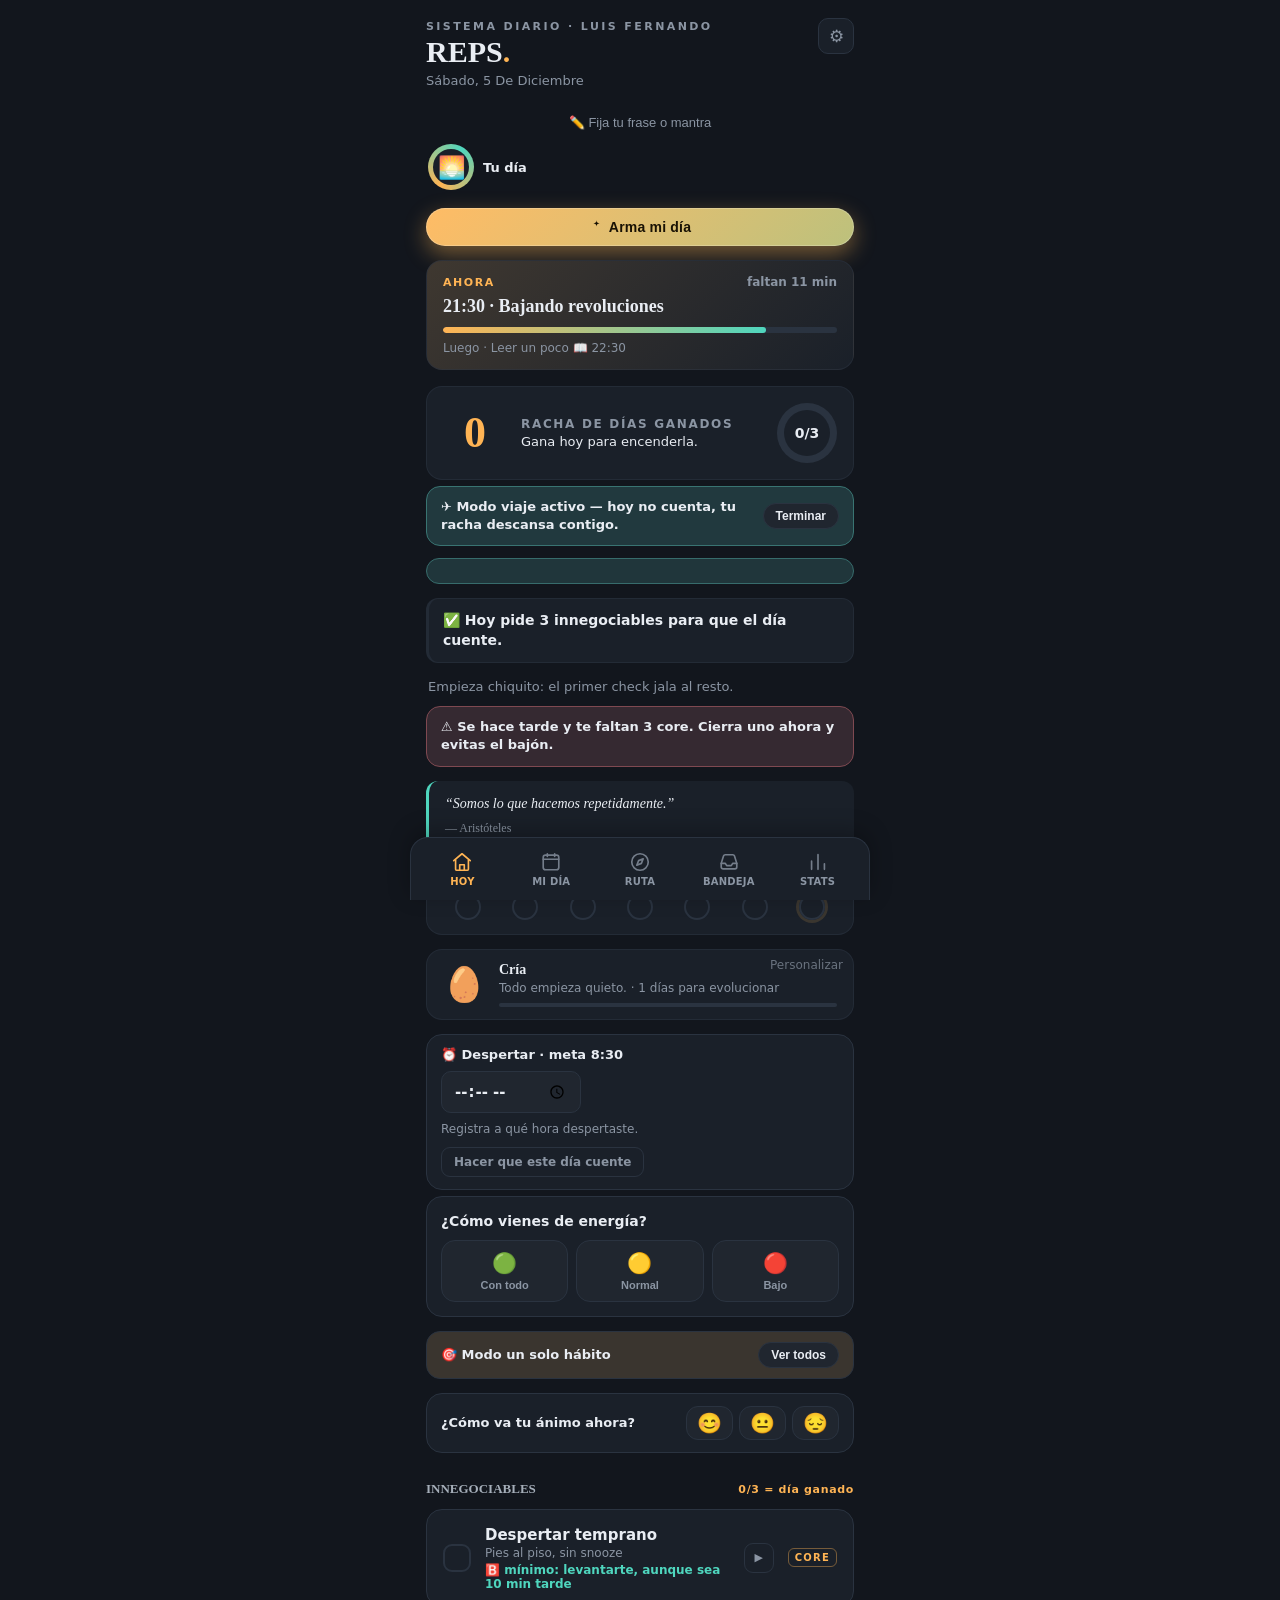
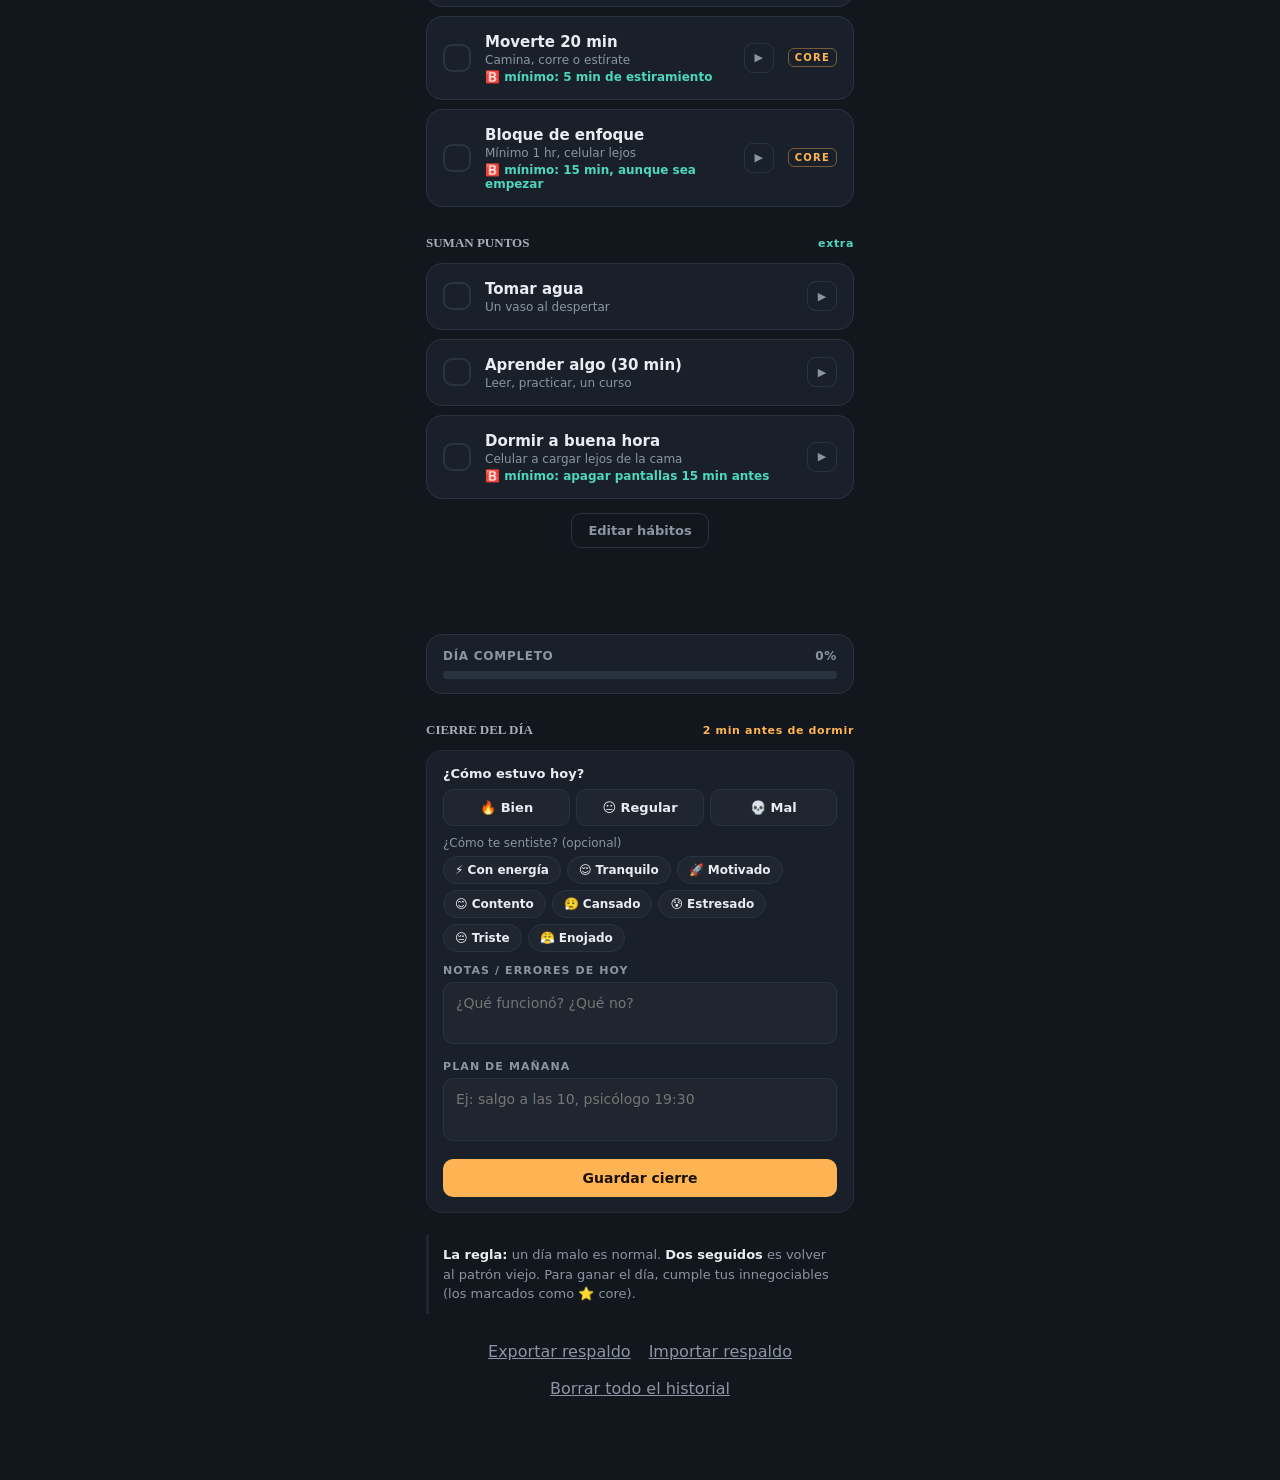
==== commit d115b31d: "Bloque Estructura/tiempo completo: #112-#116 (v101) + fix tlList #112 agenda visual: bloque «en curs" ====
--- a/index.html
+++ b/index.html
@@ -60,6 +60,11 @@
       </div>
       <div class="ring" id="dayRing" aria-label="Progreso de innegociables"><div class="ring-in"><span id="ringTxt">0/0</span></div></div>
     </div>
+    <div class="viaje-banner" id="viajeBanner" hidden>
+      <span id="viajeTxt">✈️ Modo viaje activo — hoy no cuenta, tu racha descansa contigo.</span>
+      <button type="button" id="viajeOff">Terminar</button>
+    </div>
+    <button class="cuenta-card" id="cuentaCard" type="button" hidden></button>
     <div class="pide" id="pide" hidden></div>
     <div class="empuje" id="empuje" hidden></div>
     <div class="riesgo" id="riesgoCard" hidden></div>
@@ -451,6 +456,9 @@
       <div class="mas-sec">Bienestar</div>
       <button class="mas-item" id="masBienestar"><span class="mas-ic"><svg viewBox="0 0 24 24" fill="none" stroke="currentColor" stroke-width="1.7" stroke-linecap="round" stroke-linejoin="round"><path d="M12 21s-7-4.5-9.5-9A5 5 0 0 1 12 6a5 5 0 0 1 9.5 6C19 16.5 12 21 12 21z"/></svg></span><span class="mas-tx"><b>Bienestar</b><i>Respiración, gratitud, agua, pausas, sueño</i></span><span class="mas-go"><svg viewBox="0 0 24 24" fill="none" stroke="currentColor" stroke-width="2" stroke-linecap="round" stroke-linejoin="round"><path d="m9 6 6 6-6 6"/></svg></span></button>
 
+      <button class="mas-item" id="masEventos"><span class="mas-ic"><svg viewBox="0 0 24 24" fill="none" stroke="currentColor" stroke-width="1.7" stroke-linecap="round" stroke-linejoin="round"><rect x="3" y="4.5" width="18" height="16" rx="2.5"/><path d="M3 9h18M8 3v3M16 3v3"/></svg></span><span class="mas-tx"><b>Cuenta regresiva</b><i>Días para un examen, viaje o evento</i></span><span class="mas-go"><svg viewBox="0 0 24 24" fill="none" stroke="currentColor" stroke-width="2" stroke-linecap="round" stroke-linejoin="round"><path d="m9 6 6 6-6 6"/></svg></span></button>
+      <button class="mas-item" id="masViaje"><span class="mas-ic"><svg viewBox="0 0 24 24" fill="none" stroke="currentColor" stroke-width="1.7" stroke-linecap="round" stroke-linejoin="round"><path d="M2 16l20-6-6 20-3-8-8-3 3-3z"/></svg></span><span class="mas-tx"><b>Modo viaje</b><i id="masViajeSub">Pausa expectativas sin romper tu racha</i></span><span class="mas-go" id="masViajeState"></span></button>
+
       <div class="mas-sec">Tu sistema</div>
       <button class="mas-item" id="masHabitos"><span class="mas-ic"><svg viewBox="0 0 24 24" fill="none" stroke="currentColor" stroke-width="1.7" stroke-linecap="round" stroke-linejoin="round"><path d="M4 7h11M4 12h11M4 17h7"/><path d="m17.5 6.5 1.5 1.5 3-3"/></svg></span><span class="mas-tx"><b>Hábitos</b><i>Editar tus hábitos y core</i></span><span class="mas-go"><svg viewBox="0 0 24 24" fill="none" stroke="currentColor" stroke-width="2" stroke-linecap="round" stroke-linejoin="round"><path d="m9 6 6 6-6 6"/></svg></span></button>
       <button class="mas-item" id="masRutina"><span class="mas-ic"><svg viewBox="0 0 24 24" fill="none" stroke="currentColor" stroke-width="1.7" stroke-linecap="round" stroke-linejoin="round"><circle cx="12" cy="12" r="9"/><path d="M12 7.5V12l3 2"/></svg></span><span class="mas-tx"><b>Rutina del día</b><i>Editar los bloques de tu día</i></span><span class="mas-go"><svg viewBox="0 0 24 24" fill="none" stroke="currentColor" stroke-width="2" stroke-linecap="round" stroke-linejoin="round"><path d="m9 6 6 6-6 6"/></svg></span></button>
@@ -469,11 +477,26 @@
     </div>
   </div>
 
+  <div class="theme-wrap" id="eventosWrap" hidden>
+    <div class="theme-sheet">
+      <div class="t-head"><h2>Cuenta regresiva</h2><button id="evClose" aria-label="Cerrar">✕</button></div>
+      <div class="t-note" style="margin-bottom:10px">Fechas que importan: un examen, un viaje, un cumpleaños. La más cercana aparece en Hoy.</div>
+      <div class="ev-add">
+        <input type="text" id="evNombre" maxlength="40" placeholder="Nombre (ej. Examen final)">
+        <div class="ev-add-row">
+          <input type="date" id="evFecha" aria-label="Fecha">
+          <button id="evAdd">＋</button>
+        </div>
+      </div>
+      <div id="evList"></div>
+    </div>
+  </div>
+
   <div class="theme-wrap" id="timelineWrap" hidden>
     <div class="theme-sheet">
       <div class="t-head"><h2>Tu vida en REPS</h2><button id="tlClose" aria-label="Cerrar">✕</button></div>
       <div class="t-note" style="margin-bottom:10px">Cada mes desde que empezaste, mes a mes.</div>
-      <div id="tlList"></div>
+      <div id="tlMeses"></div>
     </div>
   </div>
 
@@ -712,6 +735,21 @@
         <button class="dist-opt fx-opt" data-fx="neon">Neón</button>
       </div>
       <div class="t-note">El efecto se combina con cualquier tema o color personalizado.</div>
+
+      <div class="t-sub">Fondo degradado (idea #108)</div>
+      <div class="t-row"><label for="pickBg2">Segundo color</label><input type="color" id="pickBg2" value="#1a1030"></div>
+      <div class="grad-opts">
+        <button class="dist-opt" data-grad="off">Fondo plano</button>
+        <button class="dist-opt" data-grad="on">Degradado</button>
+      </div>
+      <div class="t-note">Con «Degradado», el fondo mezcla tu color base con este segundo color, de arriba a abajo.</div>
+
+      <div class="t-sub">Personalizar Hoy (ideas #106/#107)</div>
+      <div class="t-note" style="margin-bottom:8px">Enciende o apaga tarjetas de la pantalla de Hoy. Deja solo lo que te sirve.</div>
+      <div id="hoyCfgList"></div>
+
+      <div class="t-sub">Sonidos y vibración (idea #109)</div>
+      <div id="sonidosCfg"></div>
     </div>
   </div>
 
@@ -827,6 +865,9 @@
     <div class="theme-sheet">
       <div class="t-head"><h2>Plantillas de rutina</h2><button id="rutPlanClose" aria-label="Cerrar">✕</button></div>
       <div class="t-note" style="margin-bottom:8px">Elige un día base y ajústalo a tu gusto. Reemplaza tu rutina actual (te preguntamos antes).</div>
+      <div id="rutPlanUser"></div>
+      <button class="hab-add" id="rutSaveTpl" style="margin-bottom:10px">💾 Guardar rutina actual como plantilla</button>
+      <div class="t-sub">Plantillas base</div>
       <div id="rutPlanList"></div>
     </div>
   </div>
--- a/css/styles.css
+++ b/css/styles.css
@@ -1239,3 +1239,39 @@
 .vt-verdict{border-radius:12px;padding:12px 14px;font-size:14px;line-height:1.4;font-weight:600;background:var(--card-2)}
 .vt-verdict.up{background:color-mix(in srgb,var(--teal) 14%,var(--card))}
 .vt-verdict.down{background:color-mix(in srgb,var(--red,#e5484d) 12%,var(--card))}
+
+/* ===== Bloque Experiencia v100 (#106-#109) ===== */
+.cfg-row{display:flex;align-items:center;justify-content:space-between;gap:10px;padding:10px 0;border-bottom:1px solid var(--line);font-size:14px;cursor:pointer}
+.cfg-row input[type=checkbox]{width:20px;height:20px;accent-color:var(--amber);flex:none}
+.grad-opts{display:flex;gap:8px;margin-top:8px}
+
+/* ===== Bloque Tiempo v101 (#112-#116) ===== */
+/* #112 bloque en curso en la agenda */
+.slot.now{border-color:var(--amber);box-shadow:0 0 0 1px var(--amber) inset}
+.slot .t.drag{color:var(--amber);font-weight:800}
+/* #113 asa de arrastre del bloque */
+.slot{position:relative}
+.slot-grip{position:absolute;top:8px;right:8px;color:var(--muted);cursor:grab;touch-action:none;font-size:14px;user-select:none}
+.slot-grip:active{cursor:grabbing}
+/* #114 borrar plantilla propia */
+.rutplan{position:relative}
+.rp-del{position:absolute;top:10px;right:12px;color:var(--muted);font-size:14px;cursor:pointer}
+/* #115 cuenta regresiva */
+.cuenta-card{display:block;width:100%;text-align:left;background:color-mix(in srgb,var(--teal) 12%,var(--card));border:1px solid color-mix(in srgb,var(--teal) 35%,var(--line));border-radius:14px;padding:12px 14px;margin:6px 0 12px;font-size:14px;font-weight:600;color:var(--text);cursor:pointer}
+.ev-add{margin-bottom:14px}
+.ev-add input{width:100%;background:var(--card-2);border:1px solid var(--line);border-radius:12px;padding:11px 12px;color:var(--text);font-size:14px;margin-bottom:8px}
+.ev-add-row{display:flex;gap:8px}
+.ev-add-row input{flex:1;margin-bottom:0}
+.ev-add-row button{background:var(--amber);color:var(--on-accent);border:none;border-radius:12px;padding:0 16px;font-size:20px;font-weight:800;cursor:pointer}
+.ev-empty{font-size:13px;color:var(--muted);text-align:center;padding:18px 0}
+.ev-row{display:flex;align-items:center;gap:10px;padding:10px 0;border-top:1px solid var(--line)}
+.ev-row:first-child{border-top:none}
+.ev-row.pasado{opacity:.5}
+.ev-body{flex:1;min-width:0}
+.ev-nm{font-size:15px;font-weight:600}
+.ev-ft{font-size:12px;color:var(--muted)}
+.ev-del{background:none;border:none;color:var(--muted);font-size:15px;cursor:pointer;padding:2px 6px;flex:none}
+/* #116 banner modo viaje */
+.viaje-banner{display:flex;align-items:center;justify-content:space-between;gap:10px;background:color-mix(in srgb,var(--teal) 14%,var(--card));border:1px solid color-mix(in srgb,var(--teal) 40%,var(--line));border-radius:14px;padding:11px 14px;margin:6px 0 12px;font-size:13px;line-height:1.4;font-weight:600}
+.viaje-banner button{background:var(--card-2);border:1px solid var(--line);color:var(--text);border-radius:999px;padding:5px 12px;font-size:12px;font-weight:700;cursor:pointer;white-space:nowrap}
+#masViajeState{font-size:12px;color:var(--teal);font-weight:700}
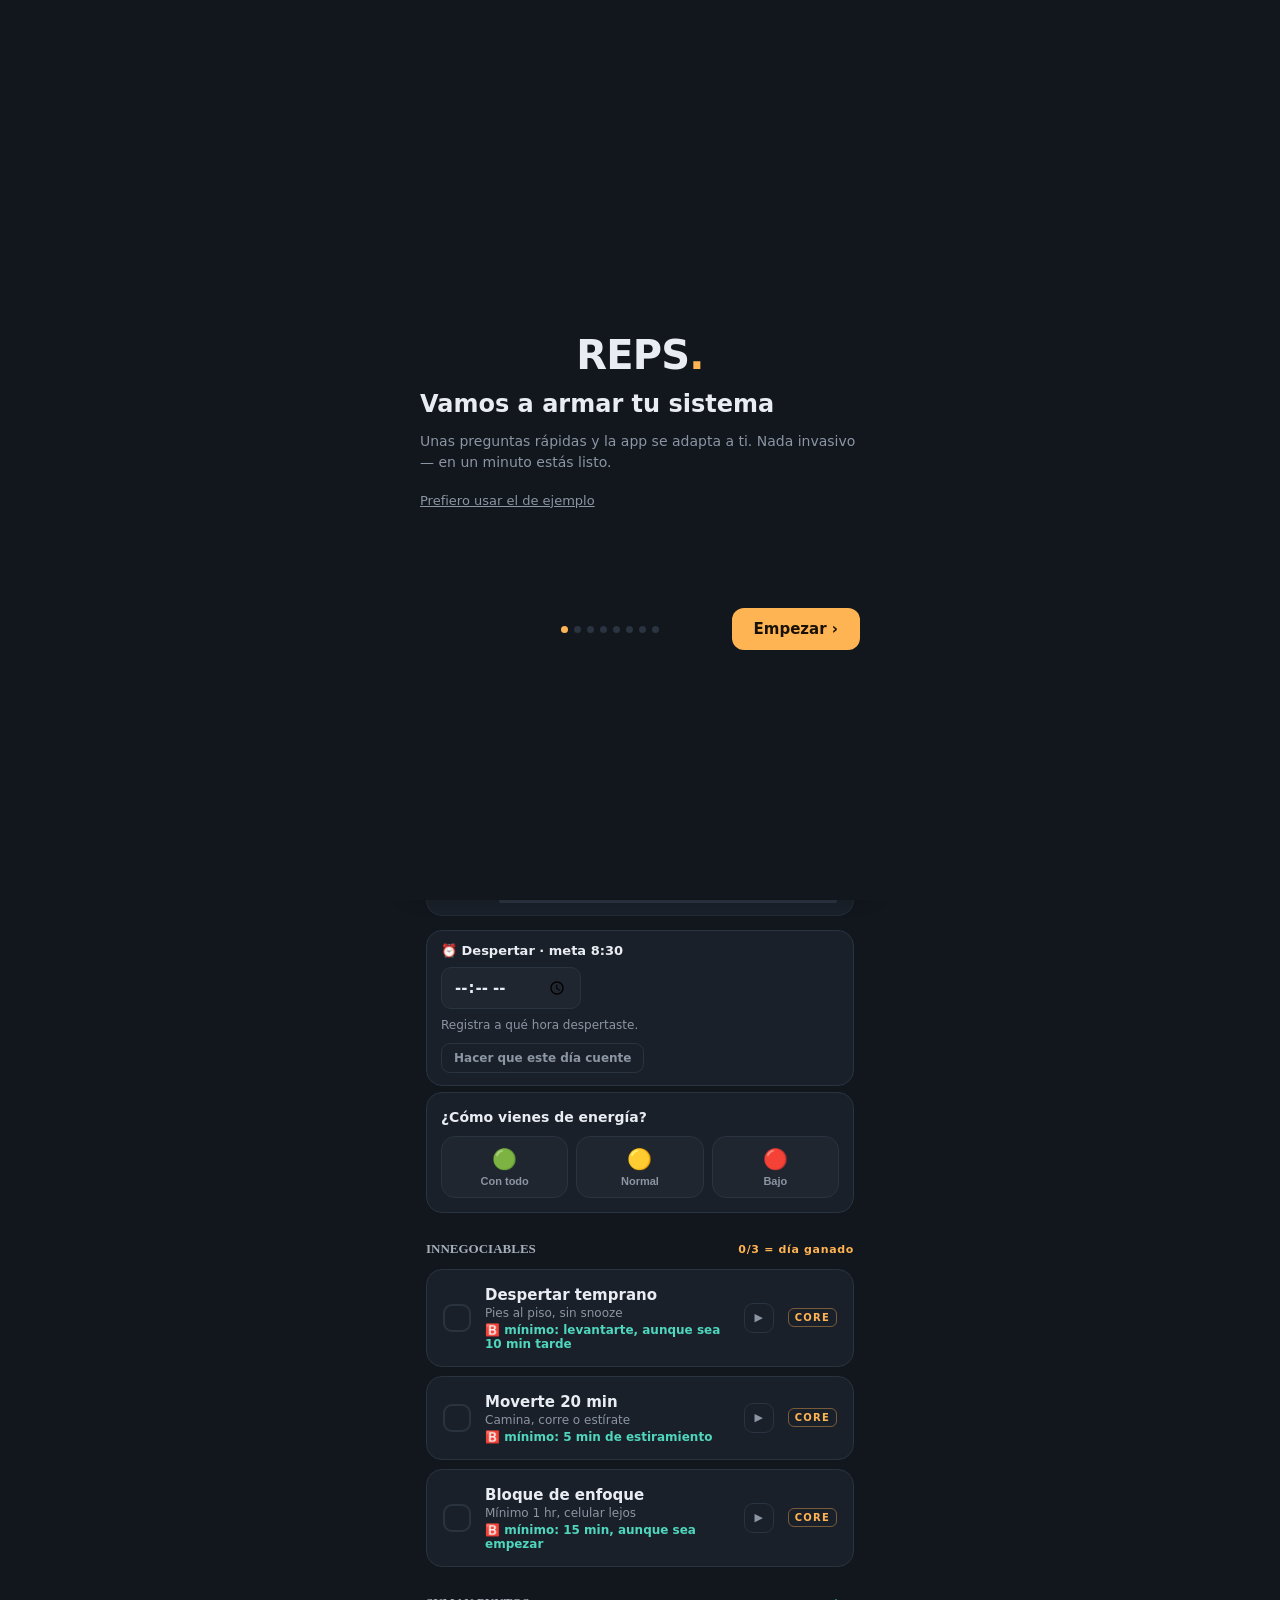
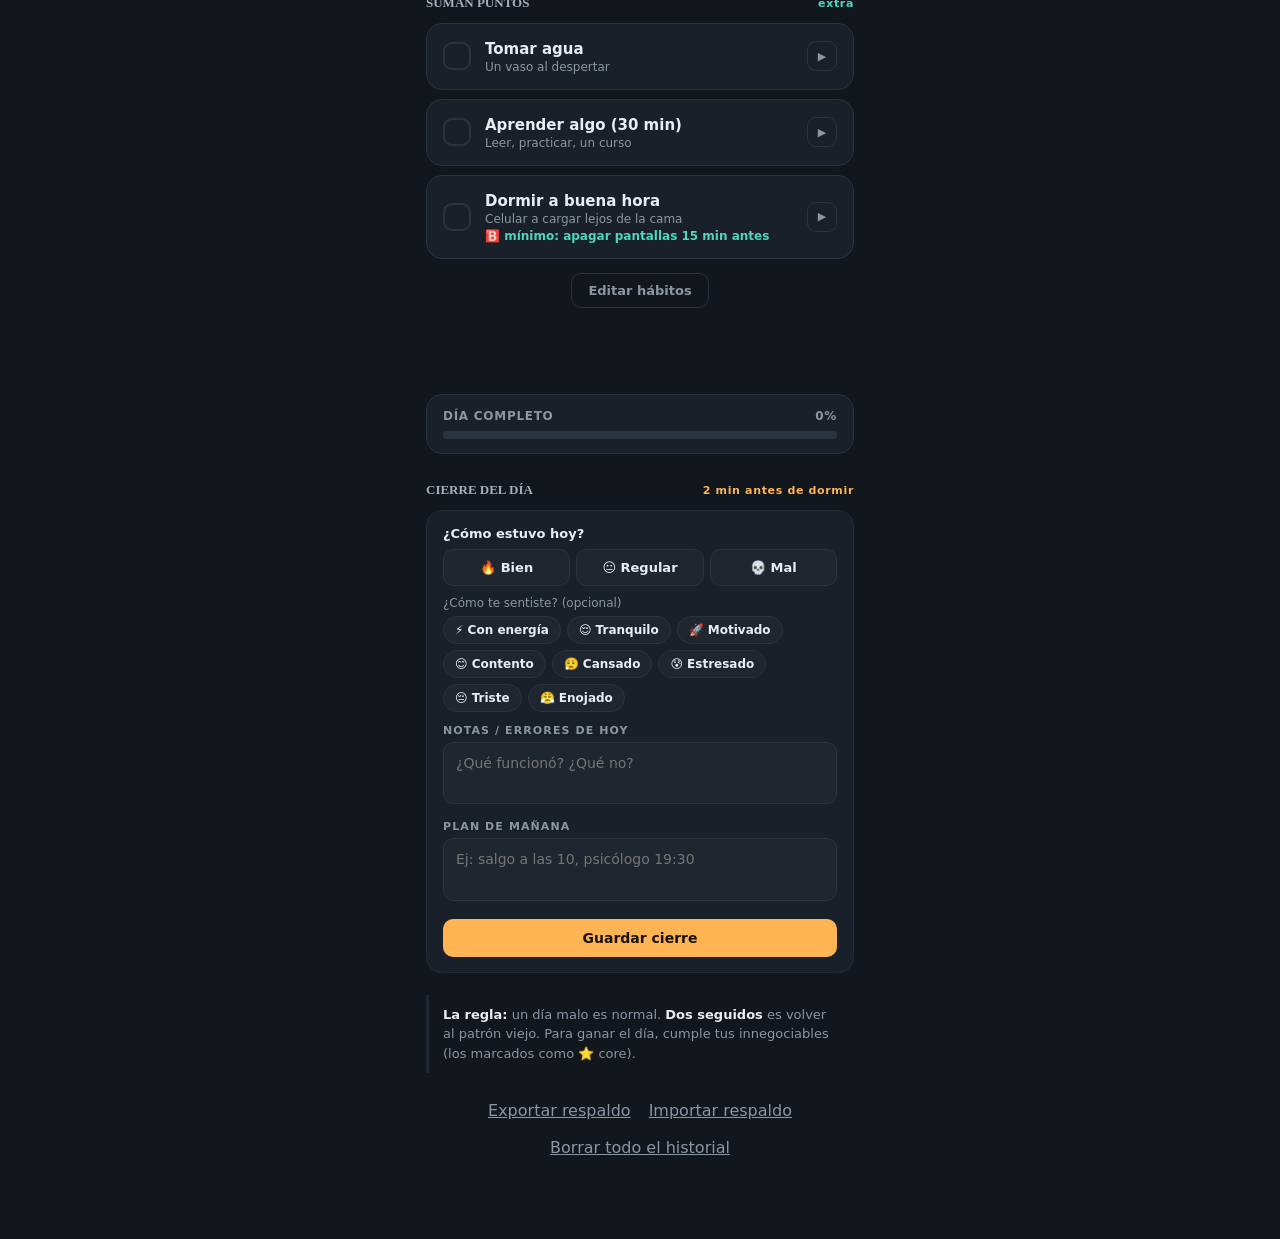
==== commit 242d7df6: "Buscador en Bandeja: idea suelta #19 (v104) Campo de búsqueda arriba de la Bandeja que filtra las id" ====
--- a/index.html
+++ b/index.html
@@ -422,6 +422,9 @@
   </div>
 
   <div class="panel" id="p-bandeja">
+    <div class="tray-search">
+      <input type="search" id="traySearch" placeholder="🔍 Buscar en tus ideas…" aria-label="Buscar ideas">
+    </div>
     <div class="chips" id="trayFilters"></div>
     <div id="trayList"></div>
     <div class="tray-empty" id="trayEmpty">Nada por aquí. Escribe abajo tu primera idea 👇</div>
--- a/css/styles.css
+++ b/css/styles.css
@@ -1275,3 +1275,13 @@
 .viaje-banner{display:flex;align-items:center;justify-content:space-between;gap:10px;background:color-mix(in srgb,var(--teal) 14%,var(--card));border:1px solid color-mix(in srgb,var(--teal) 40%,var(--line));border-radius:14px;padding:11px 14px;margin:6px 0 12px;font-size:13px;line-height:1.4;font-weight:600}
 .viaje-banner button{background:var(--card-2);border:1px solid var(--line);color:var(--text);border-radius:999px;padding:5px 12px;font-size:12px;font-weight:700;cursor:pointer;white-space:nowrap}
 #masViajeState{font-size:12px;color:var(--teal);font-weight:700}
+
+/* ===== FIX v103: respetar el atributo hidden en tarjetas con display propio =====
+   display:flex/block anula el display:none del atributo [hidden]; hay que
+   reponerlo explícitamente (mismo patrón que .celebra[hidden], .foco[hidden]…). */
+.viaje-banner[hidden], .cuenta-card[hidden], .checkin[hidden], .solo-banner[hidden]{display:none}
+
+/* ===== Buscador de la Bandeja (idea #19, v104) ===== */
+.tray-search{margin-bottom:10px}
+.tray-search input{width:100%;background:var(--card-2);border:1px solid var(--line);border-radius:12px;padding:11px 14px;color:var(--text);font-size:14px}
+.tray-search input::placeholder{color:var(--muted)}
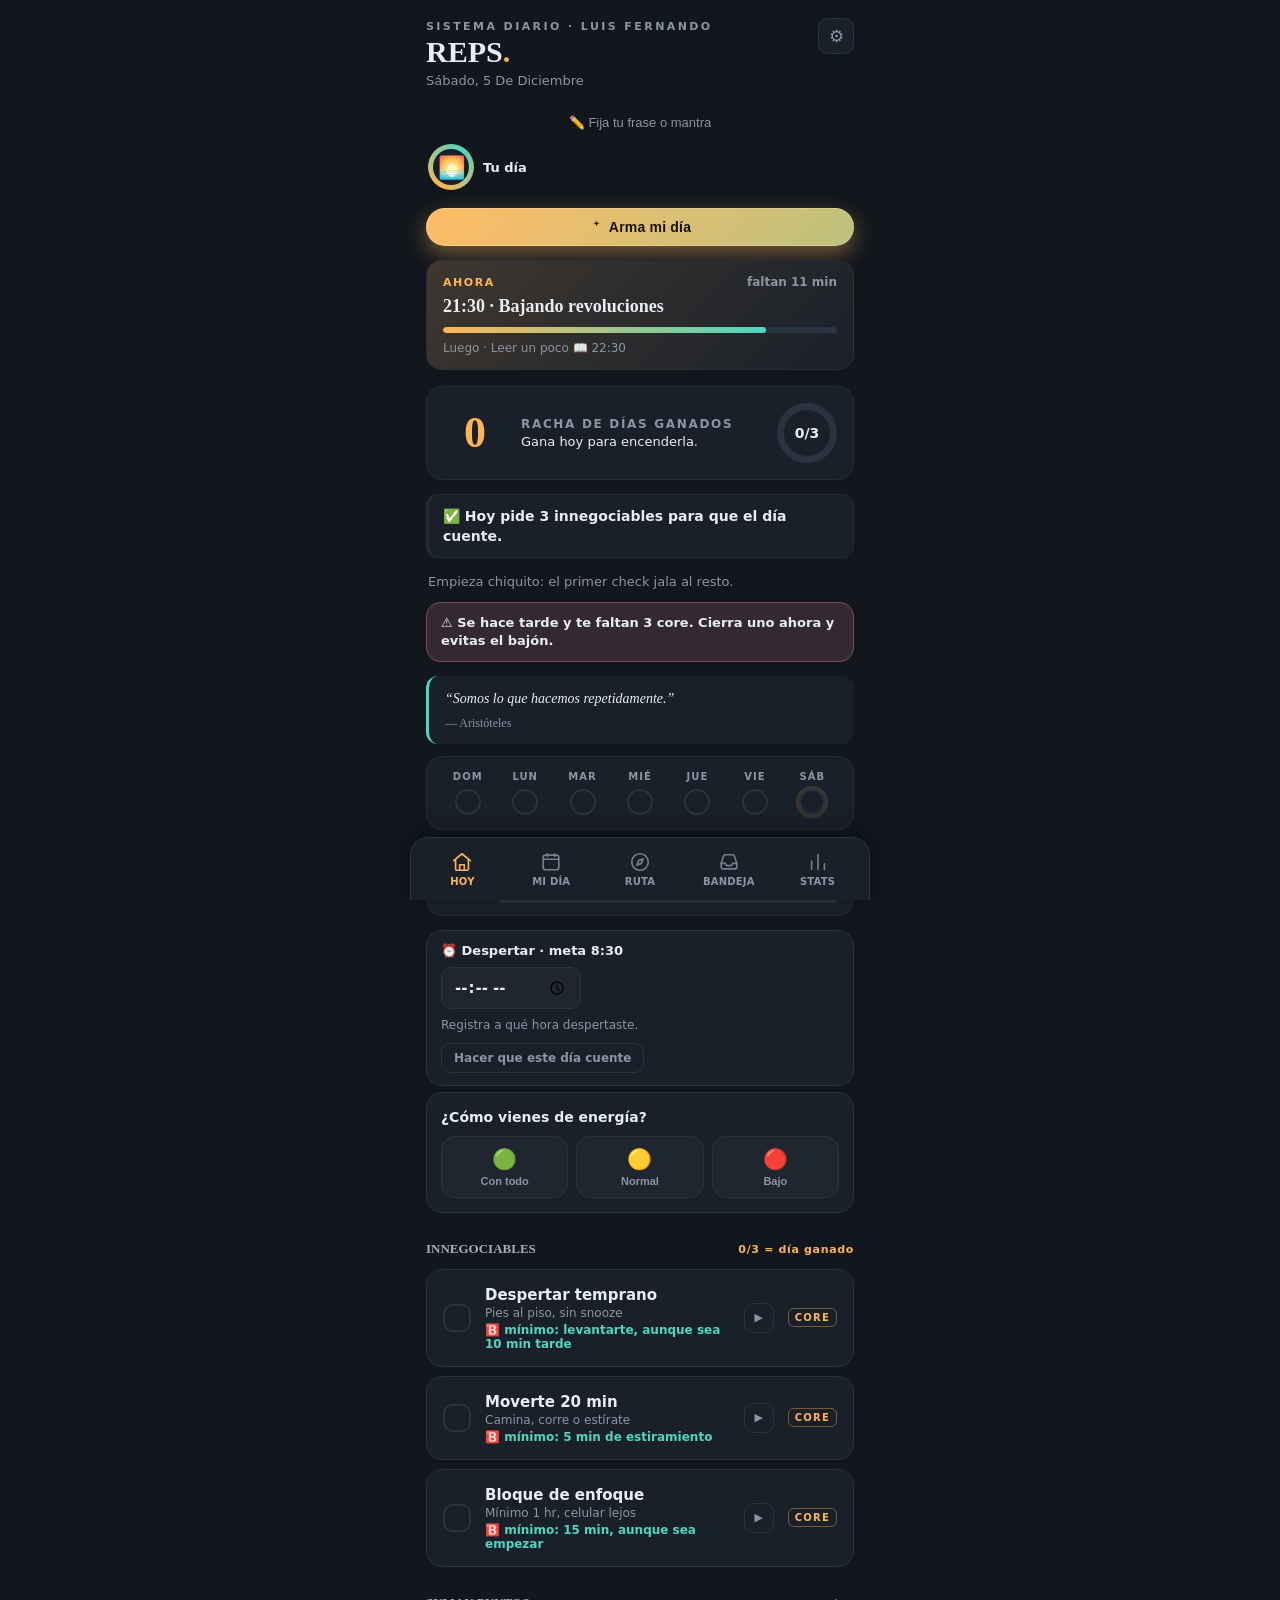
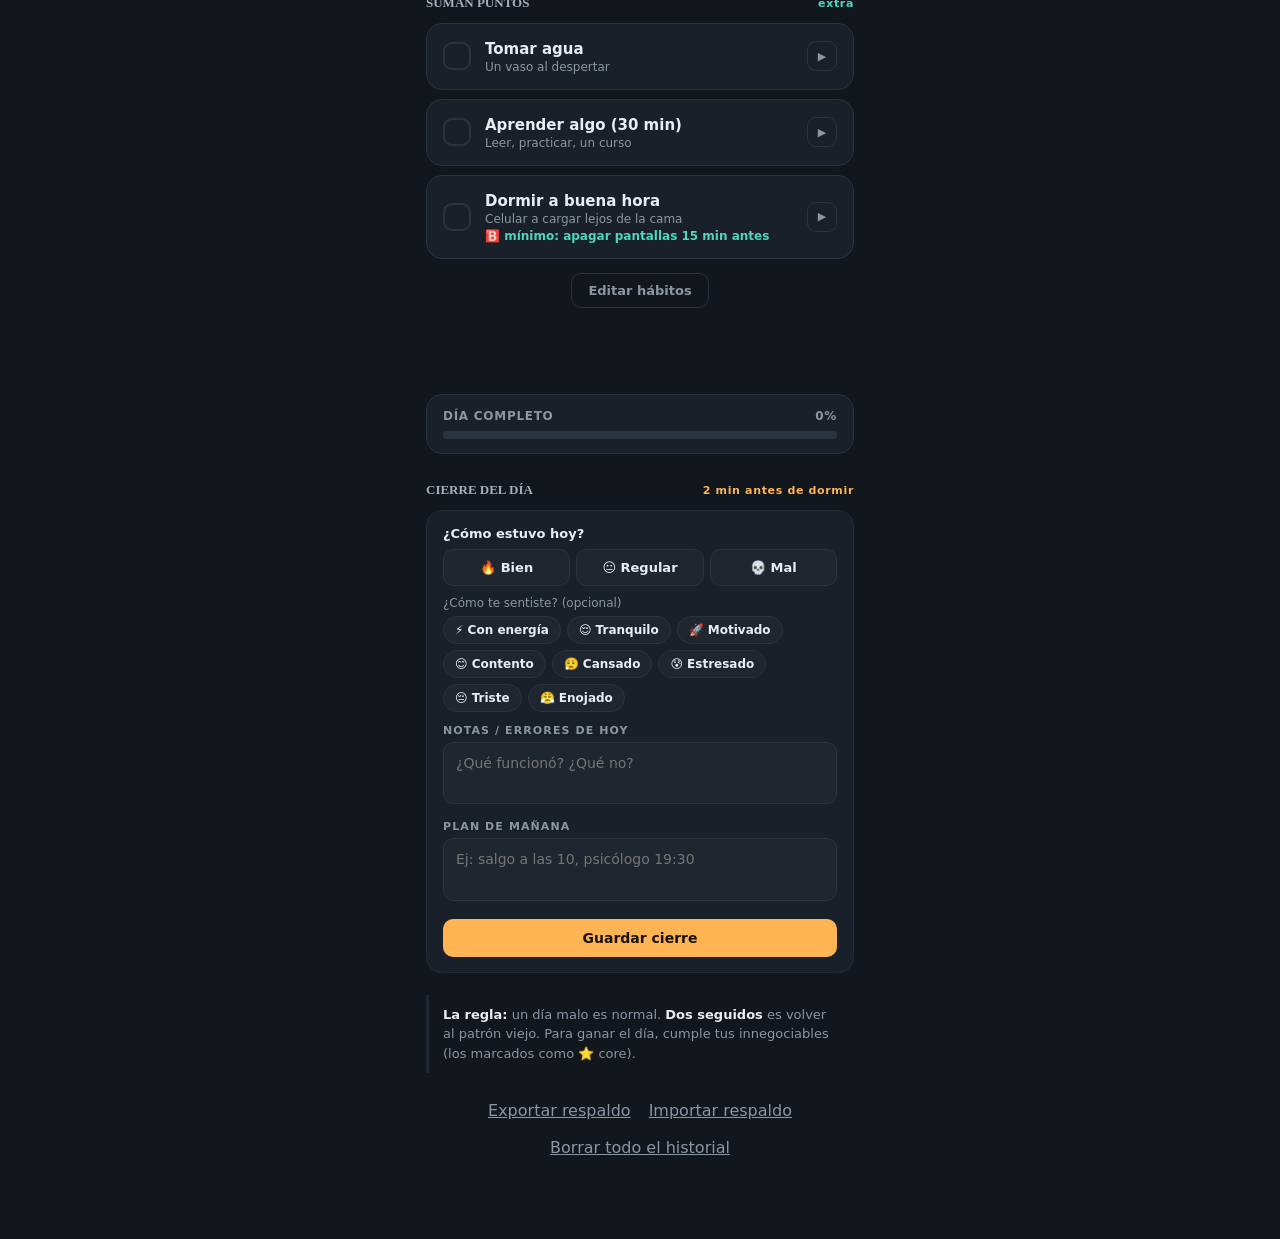
==== commit f504b7c0: "Peso con gráfica: idea suelta #43 (v105) Nuevo registro de peso en el hub Bienestar: peso por día, t" ====
--- a/index.html
+++ b/index.html
@@ -521,6 +521,24 @@
       <button class="mas-item" id="biAgua" style="margin:8px 0 0"><span class="mas-ic">💧</span><span class="mas-tx"><b>Agua</b><i>Cuenta tus vasos del día</i></span><span class="mas-go">›</span></button>
       <button class="mas-item" id="biPausas" style="margin:8px 0 0"><span class="mas-ic">🤸</span><span class="mas-tx"><b>Pausas activas</b><i>Estírate cada cierto tiempo sentado</i></span><span class="mas-go">›</span></button>
       <button class="mas-item" id="biSueno" style="margin:8px 0 0"><span class="mas-ic">🌙</span><span class="mas-tx"><b>Higiene del sueño</b><i>Rutina de bajada antes de dormir</i></span><span class="mas-go">›</span></button>
+      <button class="mas-item" id="biPeso" style="margin:8px 0 0"><span class="mas-ic">⚖️</span><span class="mas-tx"><b>Peso</b><i>Registra tu peso y ve la tendencia</i></span><span class="mas-go">›</span></button>
+    </div>
+  </div>
+
+  <div class="theme-wrap" id="pesoWrap" hidden>
+    <div class="theme-sheet">
+      <div class="t-head"><h2>Peso</h2><button id="pesoClose" aria-label="Cerrar">✕</button></div>
+      <div class="peso-hero">
+        <div class="pe-big"><span id="pePeso">—</span> <span class="pe-unit">kg</span></div>
+        <div class="pe-trend" id="peTrend"></div>
+      </div>
+      <div class="peso-add">
+        <input type="number" id="peInput" inputmode="decimal" min="1" max="500" step="0.1" placeholder="Peso de hoy (kg)">
+        <button class="cel-btn" id="peSave">Guardar</button>
+      </div>
+      <canvas id="peChart" class="peso-chart" width="600" height="240" aria-label="Gráfica de peso"></canvas>
+      <div class="t-sub">Registros</div>
+      <div id="peList"></div>
     </div>
   </div>
 
--- a/css/styles.css
+++ b/css/styles.css
@@ -1285,3 +1285,19 @@
 .tray-search{margin-bottom:10px}
 .tray-search input{width:100%;background:var(--card-2);border:1px solid var(--line);border-radius:12px;padding:11px 14px;color:var(--text);font-size:14px}
 .tray-search input::placeholder{color:var(--muted)}
+
+/* ===== Peso / medidas (idea #43, v105) ===== */
+.peso-hero{text-align:center;padding:10px 0 14px}
+.pe-big{font-size:38px;font-weight:800}
+.pe-unit{font-size:16px;color:var(--muted);font-weight:600}
+.pe-trend{font-size:13px;color:var(--muted);margin-top:4px}
+.pe-trend.down{color:var(--teal)}
+.pe-trend.up{color:var(--amber)}
+.peso-add{display:flex;gap:8px;margin-bottom:14px}
+.peso-add input{flex:1;min-width:0;background:var(--card-2);border:1px solid var(--line);border-radius:12px;padding:11px 12px;color:var(--text);font-size:15px}
+.peso-chart{width:100%;height:auto;background:var(--card-2);border:1px solid var(--line);border-radius:14px;margin-bottom:14px}
+.pe-row{display:flex;align-items:center;gap:10px;padding:9px 0;border-top:1px solid var(--line)}
+.pe-row:first-child{border-top:none}
+.pe-fecha{flex:1;font-size:13px;color:var(--muted)}
+.pe-val{font-size:15px;font-weight:700}
+.pe-del{background:none;border:none;color:var(--muted);font-size:14px;cursor:pointer;padding:2px 6px}
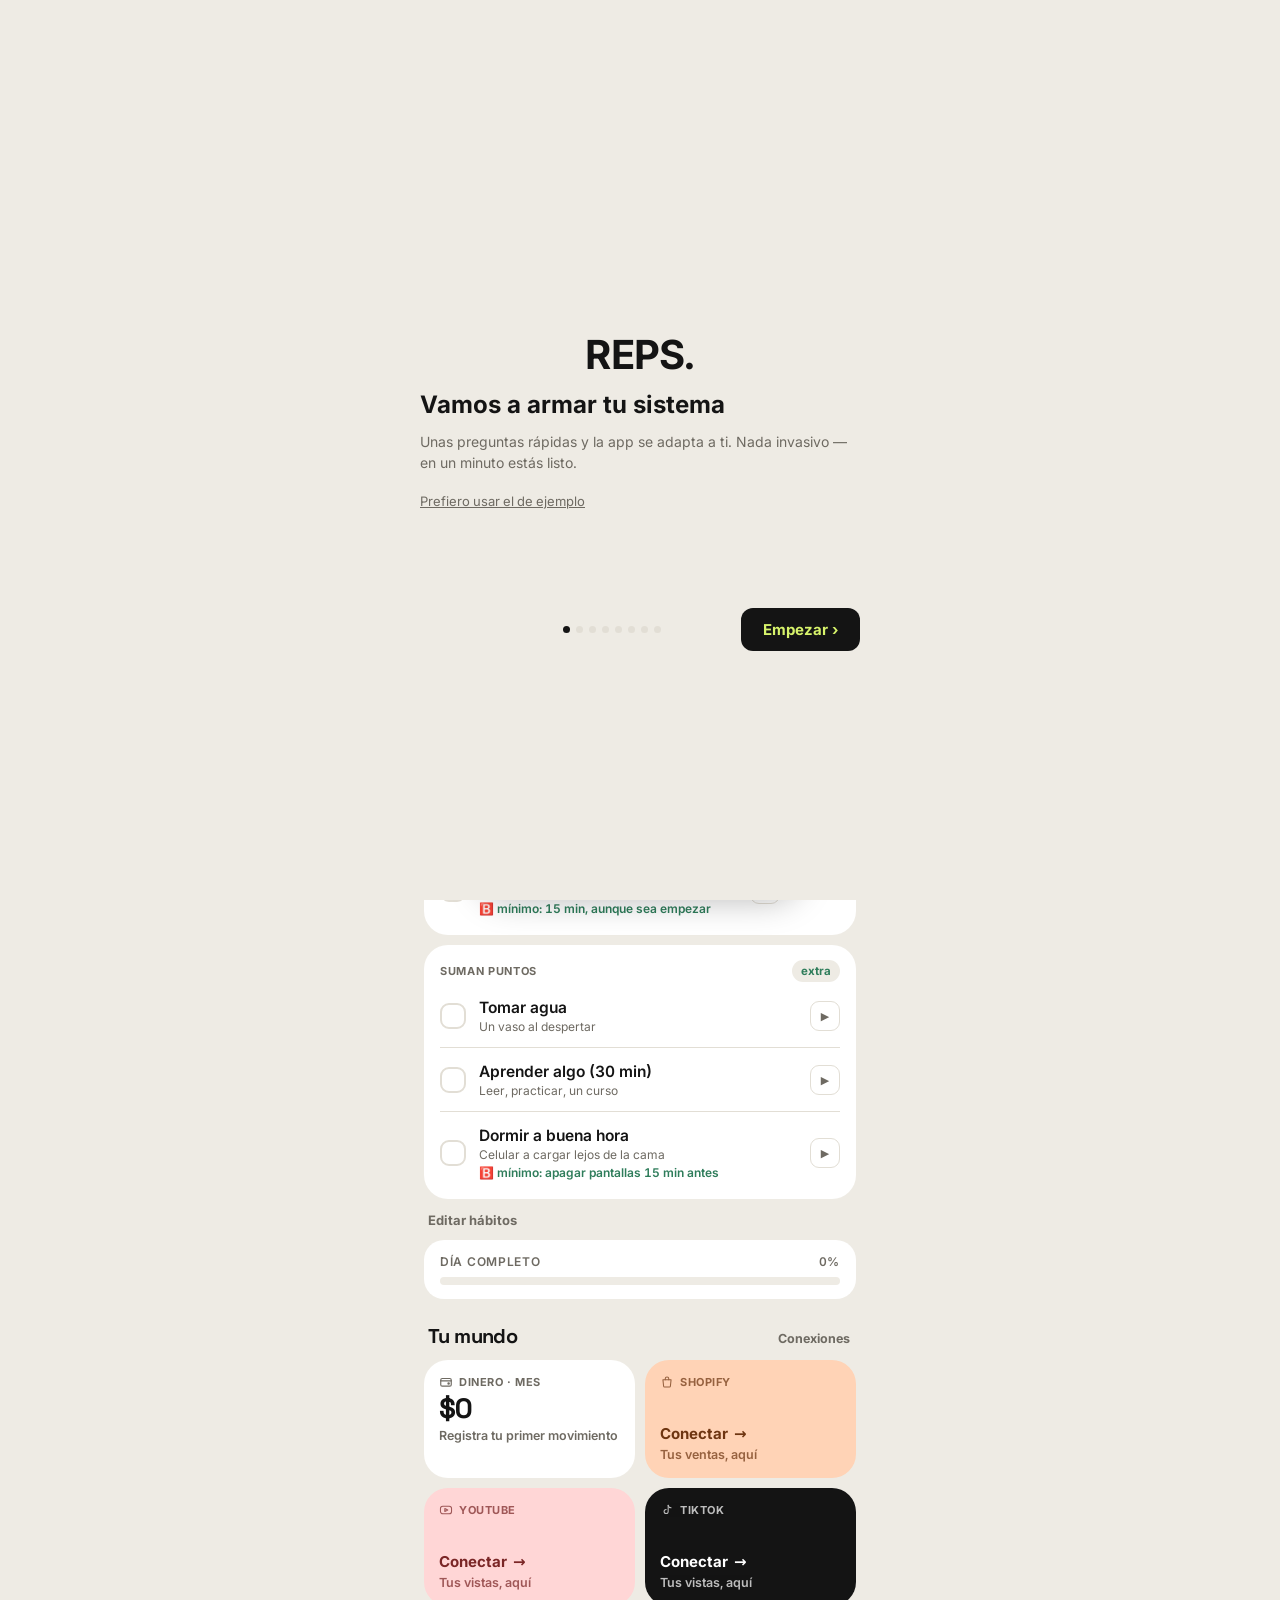
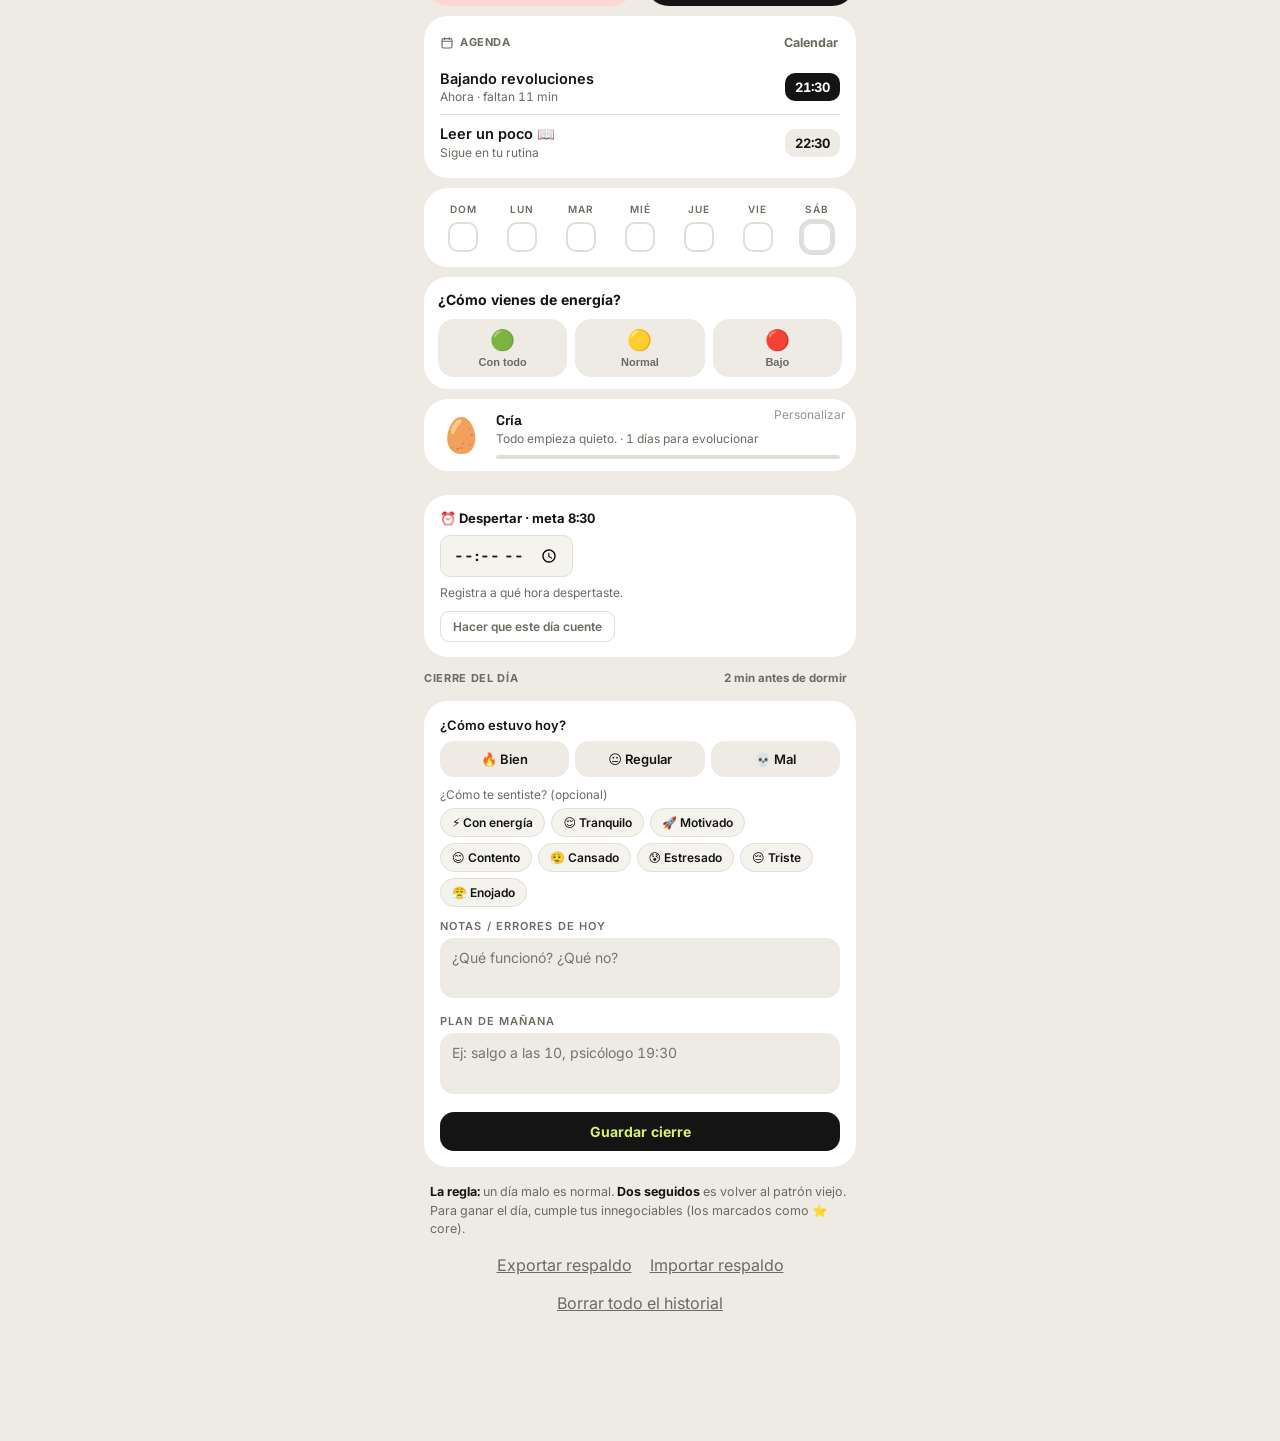
==== commit 8bdae7d9: "REPS OS fase 1: reestructura + diseño Bento (v116) - API interna window.REPS (view-models hoy/salud/" ====
--- a/index.html
+++ b/index.html
@@ -3,12 +3,13 @@
 <head>
 <meta charset="UTF-8">
 <meta name="viewport" content="width=device-width, initial-scale=1.0, viewport-fit=cover">
-<meta name="theme-color" content="#12161d">
+<meta name="theme-color" content="#eeebe4">
 <title>REPS</title>
 <link rel="manifest" href="manifest.json">
 <link rel="icon" type="image/png" href="icons/icon-192.png">
 <link rel="apple-touch-icon" href="icons/icon-192.png">
 <link rel="stylesheet" href="css/styles.css">
+<link rel="stylesheet" href="css/bento.css">
 </head>
 <body>
 
@@ -1142,5 +1143,8 @@
   <div class="toast" id="toast"></div>
 
 <script src="js/app.js"></script>
+<!-- REPS OS: módulos del Life OS (leen el motor por window.REPS) -->
+<script src="js/os/conectores.js"></script>
+<script src="js/os/bento.js"></script>
 </body>
 </html>
--- a/css/styles.css
+++ b/css/styles.css
@@ -1301,3 +1301,169 @@
 .pe-fecha{flex:1;font-size:13px;color:var(--muted)}
 .pe-val{font-size:15px;font-weight:700}
 .pe-del{background:none;border:none;color:var(--muted);font-size:14px;cursor:pointer;padding:2px 6px}
+
+/* ===== Sub-tareas del hábito (idea #36, v106) ===== */
+.h-subs{display:flex;flex-direction:column;gap:4px;margin-top:8px}
+.h-sub{display:flex;align-items:center;gap:8px;cursor:pointer;font-size:13px;color:var(--muted)}
+.h-sub .hs-ck{width:18px;height:18px;flex:none;border:1.5px solid var(--line);border-radius:5px;display:flex;align-items:center;justify-content:center;font-size:12px;color:var(--on-accent)}
+.h-sub.on .hs-ck{background:var(--amber);border-color:var(--amber)}
+.h-sub.on .hs-tx{text-decoration:line-through;opacity:.7}
+.hab-subs-edit{resize:vertical;font-family:inherit;line-height:1.4}
+
+/* ===== Ventana horaria del hábito (idea #37, v107) ===== */
+.habit .h-ventana{font-size:12px;color:var(--muted);margin-top:3px;font-weight:600}
+.habit .h-ventana.ahora{color:var(--amber)}
+.habit .h-ventana.pasada{color:var(--red,#e5484d)}
+
+/* ============================================================
+   PULIDO VISUAL v109 — coherencia, profundidad y jerarquía
+   Capa aditiva sobre lo existente. Funciona con TODOS los temas
+   (usa las variables; no quema colores). Fácil de ajustar/revertir.
+   ============================================================ */
+
+/* — fix: --on-accent se auto-referenciaba (CSS inválido); fallback real.
+     JS lo sobreescribe por tema, esto solo cubre el primer pintado — */
+:root{
+  --on-accent:#191204;
+  --radius:18px;                 /* radio un pelín más suave y moderno */
+  --shadow-sm:0 1px 3px rgba(0,0,0,.14);
+  --shadow-md:0 6px 20px rgba(0,0,0,.16);
+}
+
+/* — profundidad suave: las tarjetas dejan de ser "cajas planas" — */
+.streak,.compa,.brief,.pide,.ahora,.energia,.checkin,.riesgo,.viaje-banner,
+.cuenta-card,.solo-banner,.resumen,.score,.stat-card,.recap,.mesvs,
+.fin-sum,.fin-card,.reto-card,.vi-card,.insight-prox,.gr-recuerdo,
+.reflex-conv,.ia-chat{
+  box-shadow:var(--shadow-sm);
+}
+
+/* — jerarquía de botones: el ámbar sólido se reserva para 1 acción
+     principal; los secundarios pasan a "ghost" (contorno suave) — */
+.share-btn{
+  background:color-mix(in srgb,var(--amber) 12%,var(--card));
+  color:var(--amber);
+  border:1px solid color-mix(in srgb,var(--amber) 35%,var(--line));
+  font-weight:700;
+}
+.share-btn:active{background:color-mix(in srgb,var(--amber) 20%,var(--card))}
+
+/* — el botón grande "Tu año" pierde el degradado ruidoso y la sombra
+     pesada; queda elegante y consistente con lo demás — */
+.anio-btn{
+  background:color-mix(in srgb,var(--amber) 14%,var(--card));
+  color:var(--amber);
+  box-shadow:none;
+  border:1px solid color-mix(in srgb,var(--amber) 32%,var(--line));
+}
+
+/* — CTAs primarias (cel-btn, ai-btn): un toque de profundidad y un
+     radio coherente, sin cambiar su rol de "acción principal" — */
+.cel-btn,.ai-btn{border-radius:14px;box-shadow:var(--shadow-sm)}
+.cel-btn:active,.ai-btn:active{transform:translateY(1px)}
+
+/* — tarjetas de hábito: un pelín más de aire y profundidad — */
+.habit{box-shadow:var(--shadow-sm)}
+
+/* — barra de navegación inferior: más limpia y con mejor separación — */
+body.nav-bottom .tabs{box-shadow:0 -8px 28px rgba(0,0,0,.32);border-top:1px solid var(--line)}
+
+/* — respiro de lectura general — */
+.streak .sub,.pide,.brief-body,.empuje{line-height:1.5}
+
+/* ===== PULIDO v110 — ritmo de Hoy y mensajes más calmados ===== */
+/* mantra vacío: que se vea intencional (pastilla sutil), no texto suelto */
+.mantra.vacio{display:inline-block;width:auto;margin:0 auto 4px;padding:5px 14px;border:1px dashed var(--line);border-radius:999px;background:var(--card-2);opacity:.85}
+/* los avisos de coaching, más compactos y con el mismo lenguaje visual */
+.pide,.empuje,.riesgo{margin-top:10px}
+.empuje{padding:0 4px}
+.frase{margin-top:10px}
+/* ritmo vertical de las secciones: menos hueco entre bloques (más aire útil) */
+.sec{margin-top:20px}
+/* el semáforo de energía y el chequeo, un poco más compactos */
+.energia,.checkin{padding:12px 14px}
+.en-opt{padding:9px 4px}
+
+/* ===== PULIDO v111 — menú Ajustes como lista agrupada (iOS/Things) ===== */
+/* Las filas de una sección se funden en un solo bloque con divisores finos,
+   en vez de tarjetas separadas flotando. Se ve más ordenado y premium. */
+#masWrap .mas-item{margin:0;border-radius:0;border-top:none;border-bottom:none}
+#masWrap .mas-item + .mas-item{border-top:1px solid var(--line)}          /* divisor entre filas */
+#masWrap .mas-sec + .mas-item{border-top:1px solid var(--line);border-radius:16px 16px 0 0}  /* 1ª del grupo */
+#masWrap .mas-item:has(+ .mas-sec){border-bottom:1px solid var(--line);border-radius:0 0 16px 16px}  /* última */
+#masWrap .mas-item:last-child{border-bottom:1px solid var(--line);border-radius:0 0 16px 16px}
+#masWrap .mas-sec + .mas-item:has(+ .mas-sec),
+#masWrap .mas-sec + .mas-item:last-child{border-radius:16px}              /* grupo de 1 sola fila */
+#masWrap .mas-item:active{transform:none;background:var(--card-2)}         /* feedback sutil, sin "salto" */
+#masWrap .mas-sec{margin:20px 2px 8px}
+
+/* ===== PULIDO v112 — estados vacíos más cálidos (Things/Todoist) ===== */
+/* Bandeja: estado vacío centrado con ícono, no una línea perdida en el vacío */
+.tray-empty{text-align:center;color:var(--muted);font-size:14px;line-height:1.55;padding:72px 30px 0;max-width:320px;margin:0 auto}
+.tray-empty::before{content:"📥";display:block;font-size:46px;margin-bottom:16px;opacity:.9}
+/* estados vacíos de las hojas: un respiro consistente y tono amable */
+.reto-empty,.vi-empty,.tl-empty,.ev-empty,.fin-vacio,.fin-meta-vacio,.gr-empty{
+  padding:26px 16px;line-height:1.5;font-size:13.5px
+}
+
+/* ===== PULIDO v112 — jerarquía de color en Stats (WHOOP/Oura) ===== */
+/* Las stats históricas (2x2) dejan el ámbar y usan texto neutro: el ámbar
+   se reserva para lo "vivo" (puntaje de hoy, resumen de la semana, calendario).
+   Menos "todo grita en ámbar", más jerarquía. */
+.stats-grid .stat-num{color:var(--text)}
+.stats-grid .stat-card{background:var(--card-2)}
+
+/* ============================================================
+   PULIDO v113 — hojas internas: formularios e identidad consistentes
+   ============================================================ */
+/* — anillo de foco unificado en TODOS los campos (accesible + premium) — */
+input:not([type=checkbox]):not([type=color]):not([type=radio]):focus,
+textarea:focus, select:focus{
+  border-color:color-mix(in srgb,var(--amber) 55%,var(--line));
+  box-shadow:0 0 0 3px color-mix(in srgb,var(--amber) 16%,transparent);
+}
+/* — radio de campos consistente dentro de las hojas — */
+.theme-sheet input:not([type=checkbox]):not([type=color]):not([type=time]):not([type=date]),
+.theme-sheet textarea, .theme-sheet select{border-radius:12px}
+/* — títulos de hoja más amigables (menos "grito en mayúsculas") — */
+.t-head h2{font-size:19px;letter-spacing:-.01em;text-transform:none;font-weight:800}
+.t-head button[aria-label="Cerrar"]{width:34px;height:34px;border-radius:50%;background:var(--card-2);border:1px solid var(--line);color:var(--muted);font-size:16px;display:grid;place-items:center;cursor:pointer;flex:none}
+/* — etiquetas de sección dentro de hojas: un pelín más de aire — */
+.t-sub{margin:22px 2px 10px}
+/* — «notas» de ayuda: consistentes y con respiro — */
+.t-note{margin-top:8px}
+
+/* ===== PULIDO v114 — editor de hábitos: lo avanzado, plegado ===== */
+.hab-adv-toggle{background:none;border:none;color:var(--muted);font:inherit;font-size:12px;font-weight:700;cursor:pointer;padding:6px 2px;margin-top:2px}
+.hab-adv-toggle:active{opacity:.6}
+.hab-adv{display:flex;flex-direction:column;gap:8px;margin-top:6px;padding-top:10px;border-top:1px solid var(--line)}
+.hab-adv[hidden]{display:none}
+
+/* ============================================================
+   PULIDO v115 — micro-interacciones y detalles mínimos
+   ============================================================ */
+/* — la fecha: solo la 1ª letra en mayúscula ("Sábado, 25 de julio"),
+     no "25 De Julio" — */
+.fecha{text-transform:none}
+.fecha::first-letter{text-transform:uppercase}
+
+/* — feedback táctil al tocar controles (no en .habit/.slot que usan gestos) — */
+.cel-btn,.ai-btn,.hab-add,.chip,.cp-opt,.en-opt,.ci-opt,.dist-opt,.resp-tec,
+.foco-dur,.foco-start,.reto-op,.ag-op,.bib-item,.rutplan,.cri-item,.share-btn,
+.datos-tool,.ia-tool,.tab,.brutal-toggle,.anio-btn,.story-ring,.en-opt,
+.sr-item,.vi-add button,.ev-add-row button,.reto-form .cel-btn,.foco-pomo{
+  transition:transform .1s ease,background .16s ease,border-color .16s ease,box-shadow .16s ease,color .16s ease;
+}
+.cel-btn:active,.ai-btn:active,.hab-add:active,.chip:active,.cp-opt:active,
+.en-opt:active,.ci-opt:active,.dist-opt:active,.resp-tec:active,.foco-dur:active,
+.foco-start:active,.reto-op:active,.ag-op:active,.bib-item:active,.rutplan:active,
+.cri-item:active,.share-btn:active,.datos-tool:active,.ia-tool:active,
+.sr-item:active,.brutal-toggle:active,.foco-pomo:active{transform:scale(.96)}
+
+/* — chips (Bandeja) más redondos y consistentes — */
+.chip{transition:transform .1s ease,background .16s ease,color .16s ease}
+
+/* — scrollbar sutil en las hojas (WebKit) para que no se vea "de sistema" — */
+.theme-sheet::-webkit-scrollbar{width:8px}
+.theme-sheet::-webkit-scrollbar-thumb{background:var(--line);border-radius:99px}
+.theme-sheet::-webkit-scrollbar-track{background:transparent}
--- a/css/bento.css
+++ b/css/bento.css
@@ -0,0 +1,370 @@
+/* ============================================================
+   REPS OS · DISEÑO BENTO (v116)
+   Capa que va DESPUÉS de styles.css. Todo cuelga de body.bento
+   (la pone js/os/bento.js), así que quitar este archivo devuelve
+   el diseño anterior intacto.
+   - Usa las mismas variables de tema (--bg --card --text --amber…):
+     funciona con cualquier tema; con "Bento" / "Bento noche" luce
+     como el diseño original.
+   - body.claro / body.hero-lima los calcula bento.js según el tema.
+   - Fuentes locales en /fonts (offline-first, sin servicios externos).
+   ============================================================ */
+
+/* ===== Fuentes (OFL, ver fonts/OFL.txt) ===== */
+@font-face{font-family:"Inter";src:url(../fonts/inter-latin-400-normal.woff2) format("woff2");font-weight:400;font-display:swap}
+@font-face{font-family:"Inter";src:url(../fonts/inter-latin-500-normal.woff2) format("woff2");font-weight:500;font-display:swap}
+@font-face{font-family:"Inter";src:url(../fonts/inter-latin-600-normal.woff2) format("woff2");font-weight:600;font-display:swap}
+@font-face{font-family:"Inter";src:url(../fonts/inter-latin-700-normal.woff2) format("woff2");font-weight:700 900;font-display:swap}
+@font-face{font-family:"Grotesk";src:url(../fonts/space-grotesk-latin-500-normal.woff2) format("woff2");font-weight:500;font-display:swap}
+@font-face{font-family:"Grotesk";src:url(../fonts/space-grotesk-latin-600-normal.woff2) format("woff2");font-weight:600;font-display:swap}
+@font-face{font-family:"Grotesk";src:url(../fonts/space-grotesk-latin-700-normal.woff2) format("woff2");font-weight:700 900;font-display:swap}
+@font-face{font-family:"Instrument";src:url(../fonts/instrument-serif-latin-400-italic.woff2) format("woff2");font-style:italic;font-weight:400;font-display:swap}
+
+/* ===== Tokens ===== */
+body.bento{
+  --r-tile:24px; --r-in:14px; --gap:10px;
+  --shadow-sm:none; --shadow-md:0 10px 30px rgba(0,0,0,.10);
+  --f-disp:"Grotesk","Inter",system-ui,sans-serif;
+  --f-text:"Inter",system-ui,-apple-system,"Segoe UI",Roboto,sans-serif;
+  /* recuadros de color — modo oscuro: tintes profundos sobre la tarjeta */
+  --t-lime:#d7f36b; --t-lime-ink:#1c2406;
+  --t-sky:color-mix(in srgb,#6fbbe8 22%,var(--card));   --t-sky-ink:#a9dbf5;
+  --t-mint:color-mix(in srgb,#5fd49b 20%,var(--card));  --t-mint-ink:#a6ecc8;
+  --t-peach:color-mix(in srgb,#ff9a5c 20%,var(--card)); --t-peach-ink:#ffc9a6;
+  --t-rose:color-mix(in srgb,#ff6b6b 20%,var(--card));  --t-rose-ink:#ffbcbc;
+  --t-lav:color-mix(in srgb,#9b8cff 24%,var(--card));   --t-lav-ink:#d6d0ff;
+  --t-ink:color-mix(in srgb,#ffffff 7%,var(--card));    --t-ink-text:var(--text); --t-ink-muted:var(--muted);
+  --t-hero:var(--amber); --t-hero-ink:var(--on-accent);
+  font-family:var(--f-text);
+  font-feature-settings:"tnum" 1,"cv11" 1;
+  -webkit-font-smoothing:antialiased;
+  padding:16px 14px 128px;
+}
+/* modo claro: pasteles sólidos, tinta negra */
+body.bento.claro{
+  --t-sky:#c2e4f7;   --t-sky-ink:#1d4a63;
+  --t-mint:#c8f0db;  --t-mint-ink:#1c5a3c;
+  --t-peach:#ffd3b6; --t-peach-ink:#6e3511;
+  --t-rose:#ffd6d6;  --t-rose-ink:#7a2626;
+  --t-lav:#d5cfff;   --t-lav-ink:#2b2470;
+  --t-ink:#141414;   --t-ink-text:#ffffff; --t-ink-muted:#9a968e;
+  --shadow-md:0 10px 30px rgba(20,20,20,.10);
+}
+/* héroe lima en los temas Bento; en los demás, el acento del tema */
+body.bento.hero-lima{--t-hero:var(--t-lime); --t-hero-ink:var(--t-lime-ink)}
+
+/* ===== Encabezado ===== */
+body.bento .eyebrow{display:none}
+body.bento > h1{font-family:var(--f-disp);font-size:34px;font-weight:700;letter-spacing:-.045em;line-height:1.02;margin:4px 56px 0 2px}
+body.bento > h1 em{font-family:"Instrument",Georgia,serif;font-style:italic;font-weight:400;letter-spacing:-.01em;font-size:1.06em}
+body.bento .fecha{font-size:13.5px;font-weight:500;margin:6px 0 0 2px}
+body.bento .gear{top:20px;right:14px;width:44px;height:44px;border-radius:50%;background:var(--card);border:none;color:var(--text);font-size:18px}
+body.bento:not(.claro) .gear{border:1px solid var(--line)}
+/* en Bento la tipografía de títulos es Grotesk (la opción "serif" no aplica) */
+body.bento.font-serif :is(h1,.streak .num,.stat-num,.sc-num,.ahora .ah-name,.t-head h2,.co-nombre,.resumen .rz-num,.anio-hero .an-big){font-family:var(--f-disp);letter-spacing:-.03em}
+body.bento.font-serif :is(.st-body,#diarioTxt,.sec-head h2){font-family:var(--f-text)}
+body.bento.font-serif .sec-head h2{letter-spacing:.06em}
+body.bento.font-serif .st-title{font-family:var(--f-disp)}
+body.bento .frase{font-family:"Instrument",Georgia,serif;font-style:italic;font-size:17px}
+
+/* ===== Navegación: píldora flotante ===== */
+body.bento.nav-bottom .tabs{
+  left:50%;right:auto;bottom:calc(14px + env(safe-area-inset-bottom));transform:translateX(-50%);
+  width:auto;max-width:calc(100% - 28px);border-radius:999px;border:none;
+  background:var(--t-ink);padding:6px;gap:2px;
+  box-shadow:0 14px 34px rgba(0,0,0,.28);
+}
+body.bento:not(.claro).nav-bottom .tabs{border:1px solid var(--line)}
+body.bento.nav-bottom .tab{
+  flex:none;flex-direction:row;gap:7px;height:46px;min-width:50px;padding:0 13px;
+  border-radius:999px;font-size:0;letter-spacing:0;text-transform:none;
+  color:var(--t-ink-text);opacity:.82;justify-content:center;
+}
+body.bento.nav-bottom .tab-ic{opacity:1}
+body.bento.nav-bottom .tab-ic svg{width:21px;height:21px}
+body.bento.nav-bottom .tab.active{background:var(--t-lime);color:#141414;opacity:1;font-size:13px;font-weight:700;padding:0 16px 0 14px}
+/* barra arriba (opción en Ajustes): segmentada */
+body.bento:not(.nav-bottom) .tabs{border:none;background:var(--card);border-radius:999px;padding:5px}
+body.bento:not(.nav-bottom) .tab{border-radius:999px;text-transform:none;letter-spacing:0;font-size:12.5px}
+body.bento:not(.nav-bottom) .tab.active{background:var(--t-ink);color:var(--t-ink-text)}
+
+/* ===== Base de tarjetas en TODA la app (más plano, más redondo) ===== */
+body.bento .panel{margin-top:18px}
+body.bento{--radius:22px}
+body.bento.claro :is(.streak,.compa,.brief,.pide,.ahora,.energia,.checkin,.riesgo,.viaje-banner,.cuenta-card,.solo-banner,
+  .resumen,.score,.stat-card,.recap,.mesvs,.fin-sum,.fin-card,.reto-card,.vi-card,.insight-prox,.gr-recuerdo,.reflex-conv,.ia-chat,
+  .week,.prog,.cierre,.desp,.habit,.idea,.slot,.capa,.meta-add,.week-plan,.cal,.cal-detail,.psem-card,.pulso,.museo-card,.sc-card,
+  .mas-item,.t-row,.swatch,.dist-opt,.mood,.en-opt,.cal-nav,.idea.done){border-color:transparent}
+body.bento :is(.sec-head h2,.t-sub,.mas-sec,.resumen .rz-title,.brief-t){font-family:var(--f-text);font-size:11px;letter-spacing:.06em;font-weight:700;text-transform:uppercase;color:var(--muted)}
+body.bento :is(.stat-num,.sc-num,.rz-num,.an-big,.cad-num,.sn-num,.fin-saldo){font-family:var(--f-disp);letter-spacing:-.04em}
+body.bento :is(.cel-btn,.c-save,.foco-start){border-radius:14px}
+
+/* botones de IA: píldora de tinta con chispa lima (sin brillo que flota) */
+body.bento .ai-btn{
+  background:var(--t-ink) !important;color:var(--t-ink-text) !important;
+  box-shadow:none !important;animation:none !important;font-weight:700 !important;
+}
+body.bento .ai-btn .ai-spark{color:var(--t-lime)}
+body.bento:not(.claro) .ai-btn{background:var(--t-lime) !important;color:#141414 !important}
+body.bento:not(.claro) .ai-btn .ai-spark{color:#141414}
+
+/* hojas (sheets): fondo del tema, tarjetas blancas encima */
+body.bento .theme-wrap{background:rgba(10,10,12,.45);backdrop-filter:blur(3px);-webkit-backdrop-filter:blur(3px)}
+body.bento .theme-sheet{border-radius:28px 28px 0 0;border:none;padding:0 16px calc(24px + env(safe-area-inset-bottom))}
+body.bento.claro .theme-sheet{background:var(--bg)}
+body.bento.claro .t-head{background:var(--bg)}
+body.bento .t-head{padding:20px 0 12px}
+body.bento .t-head h2{font-family:var(--f-disp);font-size:22px;letter-spacing:-.03em;font-weight:700}
+body.bento.claro .theme-sheet :is(.t-row,.swatch,.mas-item){background:var(--card)}
+body.bento .t-head button[aria-label="Cerrar"]{background:var(--card);border:none}
+body.bento .mas-item .mas-ic{border-radius:12px;color:var(--text)}
+body.bento.claro .mas-item .mas-ic{background:var(--bg)}
+
+/* ============================================================
+   HOY · retícula bento (4 columnas). Las tarjetas existentes no se
+   mueven en el DOM: el orden y el tamaño los decide este bloque.
+   ============================================================ */
+body.bento #p-hoy.active{display:grid;grid-template-columns:repeat(4,minmax(0,1fr));gap:var(--gap);grid-auto-flow:row dense;align-items:stretch}
+body.bento #p-hoy > *{grid-column:1/-1;margin:0 !important;min-width:0;order:50}
+body.bento #p-hoy > [hidden]{display:none !important}
+body.bento .bt-group{display:contents}
+
+/* orden del tablero */
+body.bento #storyRing{order:1}
+body.bento #mantra{order:2}
+body.bento #btScore{order:10}
+body.bento #p-hoy .streak{order:11}
+body.bento #btSalud > .bt-sky{order:12}
+body.bento #btSalud > .bt-mint{order:13}
+body.bento #planHoy{order:15}
+body.bento #armaDia{order:20}
+body.bento #brief{order:21}
+body.bento #diaPlanCard{order:22}
+body.bento #ahora{order:23}
+body.bento #viajeBanner{order:24}
+body.bento #cuentaCard{order:25}
+body.bento #pide{order:26}
+body.bento #empuje{order:27}
+body.bento #riesgoCard{order:28}
+body.bento #frase{order:29}
+body.bento #rescate{order:30}
+body.bento #ritual{order:31}
+body.bento #soloBanner{order:39}
+body.bento #secCore{order:40}
+body.bento #secExtra{order:41}
+body.bento #evitarSec{order:42}
+body.bento #p-hoy .stamp-wrap{order:43}
+body.bento #p-hoy .edit-hab{order:44}
+body.bento #prog{order:45}
+body.bento #btMundoHead{order:50}
+body.bento #btDinero{order:51}
+body.bento #btMundo > :nth-child(1){order:52}
+body.bento #btMundo > :nth-child(2){order:53}
+body.bento #btMundo > :nth-child(3){order:54}
+body.bento #btAgenda{order:56}
+body.bento #week{order:60}
+body.bento #energiaCard{order:61}
+body.bento #checkinCard{order:62}
+body.bento #compa{order:63}
+body.bento #despWrap{order:64}
+body.bento #p-hoy > .sec:not([id]){order:70}
+body.bento #p-hoy > .regla{order:80}
+body.bento #p-hoy > .reset{order:90}
+
+/* tamaños */
+body.bento #btScore{grid-column:span 2;grid-row:span 2}
+body.bento #p-hoy .streak{grid-column:span 2}
+body.bento #btSalud > .bt{grid-column:span 1}
+body.bento #p-hoy .bt-s2{grid-column:span 2}
+body.bento #storyRing{grid-column:span 1}
+body.bento #mantra{grid-column:2 / -1}
+
+/* ===== Recuadro base (.bt) ===== */
+body.bento .bt{
+  display:flex;flex-direction:column;align-items:flex-start;gap:6px;text-align:left;
+  background:var(--card);color:var(--text);border:none;border-radius:var(--r-tile);
+  padding:15px;font:inherit;cursor:pointer;min-width:0;position:relative;overflow:hidden;
+  transition:transform .12s ease,filter .2s ease;
+}
+body.bento:not(.claro) .bt{box-shadow:inset 0 0 0 1px color-mix(in srgb,var(--line) 70%,transparent)}
+body.bento .bt:active{transform:scale(.975)}
+body.bento .bt:focus-visible{outline:2px solid var(--text);outline-offset:2px}
+body.bento .bt-lbl{display:flex;align-items:center;gap:6px;font-size:11px;font-weight:700;letter-spacing:.05em;text-transform:uppercase;color:var(--muted);line-height:1}
+body.bento .bt-ic{display:inline-grid;place-items:center}
+body.bento .bt-num{font-family:var(--f-disp);font-weight:700;letter-spacing:-.045em;line-height:.95;color:inherit}
+body.bento .bt-xl{font-size:84px;letter-spacing:-.06em}
+body.bento .bt-l{font-size:28px}
+body.bento .bt-m{font-size:25px}
+body.bento .bt-sub{font-size:12.5px;font-weight:600;color:var(--muted);line-height:1.3}
+body.bento .bt-foot{font-size:12.5px;font-weight:700;opacity:.82}
+body.bento .bt .neg{color:var(--red)}
+
+/* héroe: puntaje */
+body.bento .bt-hero{background:var(--t-hero);color:var(--t-hero-ink);justify-content:space-between;min-height:200px;box-shadow:none !important}
+body.bento .bt-hero .bt-lbl{color:inherit;opacity:.7}
+body.bento .bt-hero.ganado::after{content:"Día ganado ✓";position:absolute;top:13px;right:13px;font-size:10.5px;font-weight:800;letter-spacing:.03em;background:var(--t-hero-ink);color:var(--t-hero);padding:5px 9px;border-radius:999px}
+
+body.bento .bt-spark{display:flex;align-items:flex-end;gap:5px;width:100%;height:44px;margin-top:auto}
+body.bento .bt-spark i{flex:1;background:currentColor;opacity:.85;border-radius:5px;min-height:4px;transition:height .4s ease}
+body.bento .bt-spark i.rest{opacity:.25}
+body.bento .bt-spark i.hoy{background:none;box-shadow:inset 0 0 0 2px currentColor;opacity:1}
+body.bento .bt-hero .bt-xl{margin-top:8px}
+
+/* chicos de salud */
+body.bento .bt-mini{justify-content:space-between;min-height:94px}
+body.bento .bt-sky{background:var(--t-sky);color:var(--t-sky-ink)}
+body.bento .bt-mint{background:var(--t-mint);color:var(--t-mint-ink)}
+body.bento .bt-peach{background:var(--t-peach);color:var(--t-peach-ink)}
+body.bento .bt-rose{background:var(--t-rose);color:var(--t-rose-ink)}
+body.bento .bt-lav{background:var(--t-lav);color:var(--t-lav-ink)}
+body.bento .bt-ink{background:var(--t-ink);color:var(--t-ink-text)}
+body.bento :is(.bt-sky,.bt-mint,.bt-peach,.bt-rose,.bt-lav,.bt-ink) .bt-lbl{color:inherit;opacity:.72}
+body.bento :is(.bt-sky,.bt-mint,.bt-peach,.bt-rose,.bt-lav,.bt-ink) .bt-sub{color:inherit;opacity:.72}
+body.bento.claro :is(.bt-sky,.bt-mint,.bt-peach,.bt-rose,.bt-lav){box-shadow:none}
+
+/* conectores sin datos: invitación, no números inventados */
+body.bento .bt-cx{min-height:118px;justify-content:space-between}
+body.bento .bt-cx.off .bt-num{font-family:var(--f-text);font-size:15px;font-weight:700;letter-spacing:0;display:inline-flex;align-items:center;gap:6px;margin-top:auto}
+body.bento .bt-cx.off .bt-num::after{content:"→";font-size:15px;transition:transform .15s}
+body.bento .bt-cx.off:active .bt-num::after{transform:translateX(3px)}
+
+/* encabezado de sección dentro del tablero */
+body.bento .bt-sec{display:flex;align-items:baseline;justify-content:space-between;padding:14px 4px 0}
+body.bento .bt-sec h3{font-family:var(--f-disp);font-size:20px;font-weight:700;letter-spacing:-.03em}
+body.bento .bt-sec-a{background:none;border:none;color:var(--muted);font:inherit;font-size:12.5px;font-weight:700;cursor:pointer;padding:4px 2px}
+
+/* agenda */
+body.bento .bt-agenda{cursor:default;gap:0;padding:15px 16px 8px}
+body.bento .bt-agenda:active{transform:none}
+body.bento .bt-ag-head{display:flex;justify-content:space-between;align-items:center;width:100%;margin-bottom:6px}
+body.bento .bt-ag-list{width:100%}
+body.bento .bt-ag-row{display:flex;align-items:center;justify-content:space-between;gap:12px;padding:10px 0}
+body.bento .bt-ag-row + .bt-ag-row{border-top:1px solid var(--line)}
+body.bento .bt-ag-tx{display:flex;flex-direction:column;min-width:0}
+body.bento .bt-ag-tx b{font-size:14.5px;font-weight:600;white-space:nowrap;overflow:hidden;text-overflow:ellipsis}
+body.bento .bt-ag-tx i{font-style:normal;font-size:12px;color:var(--muted);margin-top:2px}
+body.bento .bt-ag-h{flex:none;font-size:13px;font-weight:700;background:var(--bg);padding:6px 10px;border-radius:10px;font-variant-numeric:tabular-nums}
+body.bento .bt-ag-row.now .bt-ag-h{background:var(--t-ink);color:var(--t-ink-text)}
+body.bento .bt-ag-empty{font-size:13px;color:var(--muted);padding:6px 0 10px;line-height:1.45}
+
+/* ===== Tarjetas existentes de Hoy, vestidas de bento ===== */
+/* Tu día (stories) + mantra en una sola fila */
+body.bento #storyRing{align-self:center;justify-self:start;margin:0;padding:0}
+body.bento #storyRing .sr-lbl{display:none}
+body.bento #storyRing .sr-emoji{width:48px;height:48px;font-size:21px}
+body.bento #mantra{align-self:center;text-align:left;font-family:"Instrument",Georgia,serif;font-size:19px;font-weight:400;line-height:1.25;padding:2px 4px;color:var(--text)}
+body.bento #mantra.vacio{font-family:var(--f-text);font-style:normal;font-size:13px;font-weight:600;border:1.5px dashed var(--line);background:none;opacity:1;justify-self:stretch;text-align:center;padding:12px 14px;border-radius:999px;width:auto;color:var(--muted)}
+
+/* racha: recuadro de tinta */
+body.bento #p-hoy .streak{
+  display:grid;grid-template-columns:1fr auto;align-content:space-between;column-gap:8px;row-gap:4px;
+  background:var(--t-ink);color:var(--t-ink-text);border:none;border-radius:var(--r-tile);padding:15px;min-height:104px;
+}
+body.bento #p-hoy .streak > div:nth-child(2){display:contents}
+body.bento #p-hoy .streak .lbl{grid-area:1/1;font-size:0;line-height:1}
+body.bento #p-hoy .streak .lbl::before{content:"🔥 Racha";font-size:11px;font-weight:700;letter-spacing:.05em;text-transform:uppercase;color:var(--t-ink-muted)}
+body.bento #p-hoy .streak > div:first-child{grid-area:2/1;align-self:end}
+body.bento #p-hoy .streak .num{font-family:var(--f-disp);font-size:34px;font-weight:700;letter-spacing:-.05em;color:var(--t-ink-text);text-align:left;min-width:0;line-height:1}
+body.bento #p-hoy .streak .num::after{content:" días";font-size:15px;letter-spacing:-.02em;font-weight:600;opacity:.75}
+body.bento #p-hoy .streak .ring{grid-area:1/2/3/3;width:40px;height:40px;align-self:start}
+body.bento #p-hoy .streak .ring .ring-in{width:30px;height:30px;font-size:10.5px;background:var(--t-ink);color:var(--t-ink-text)}
+body.bento.claro #p-hoy .streak .ring{background:conic-gradient(var(--t-lime) calc(var(--p,0)*1%),#2e2e2e 0)}
+body.bento.claro #p-hoy .streak .ring.done{background:var(--t-lime)}
+body.bento.claro #p-hoy .streak .ring.done .ring-in{color:var(--t-lime)}
+body.bento #p-hoy .streak .pres{display:none !important}
+body.bento #p-hoy .streak :is(.sub,.frz,.pres,.warn){grid-column:1/-1;font-size:11.5px;line-height:1.35;margin:0}
+body.bento #p-hoy .streak .sub{color:var(--t-ink-muted);display:-webkit-box;-webkit-line-clamp:2;-webkit-box-orient:vertical;overflow:hidden}
+body.bento.claro #p-hoy .streak .frz{color:#9fe0c3}
+
+/* Arma mi día: botón de tinta a lo ancho */
+body.bento #armaDia .ai-spark{width:18px;height:18px;margin-right:6px}
+body.bento #armaDia{display:flex;align-items:center;justify-content:center;gap:4px;width:100%;height:54px;font-size:15px !important;border-radius:18px !important;padding:0 18px !important}
+
+/* resumen IA / plan del día: recuadro lavanda */
+body.bento :is(#brief,#diaPlanCard){background:var(--t-lav);color:var(--t-lav-ink);border:none;border-radius:var(--r-tile);padding:15px 16px}
+body.bento :is(#brief,#diaPlanCard) .brief-t{color:inherit;opacity:.75}
+body.bento :is(#brief,#diaPlanCard) .brief-body{color:inherit;font-size:14.5px;font-weight:500}
+body.bento :is(#brief,#diaPlanCard) .brief-ref{color:inherit}
+body.bento #planHoy{background:var(--card);border:none;border-radius:var(--r-tile);padding:13px 16px;font-size:14px}
+
+/* El Ahora */
+body.bento #ahora{background:var(--card);border:none;border-radius:var(--r-tile);padding:15px 16px}
+body.bento:not(.claro) #ahora{border:1px solid var(--line)}
+body.bento #ahora .ah-lbl{color:var(--muted);font-size:11px;letter-spacing:.06em;font-weight:800}
+body.bento #ahora .ah-name{font-family:var(--f-disp);font-size:21px;letter-spacing:-.03em;font-weight:700}
+body.bento #ahora .ah-bar{height:8px;background:var(--bg)}
+body.bento #ahora .ah-bar i{background:var(--t-ink)}
+body.bento:not(.claro) #ahora .ah-bar i{background:var(--t-lime)}
+
+/* avisos de coaching: tarjetas suaves */
+body.bento :is(#pide,#riesgoCard,#cuentaCard,#viajeBanner,#soloBanner,#rescate,#ritual){border-radius:20px;border:none;background:var(--card)}
+body.bento #pide{border-left:none;padding:14px 16px;font-size:14.5px;font-weight:600}
+body.bento :is(#empuje,#frase){padding:4px 6px;font-size:13.5px}
+body.bento #cuentaCard{background:var(--t-peach);color:var(--t-peach-ink);font-weight:700;padding:14px 16px;text-align:left}
+
+/* hábitos: una lista dentro de un recuadro */
+body.bento :is(#secCore,#secExtra,#evitarSec){background:var(--card);border-radius:var(--r-tile);padding:15px 16px 6px}
+body.bento:not(.claro) :is(#secCore,#secExtra,#evitarSec){box-shadow:inset 0 0 0 1px var(--line)}
+body.bento :is(#secCore,#secExtra,#evitarSec) .sec-head{margin-bottom:2px}
+body.bento #p-hoy .sec-head .tag{font-family:var(--f-text);font-size:11.5px;font-weight:700;letter-spacing:0;color:var(--muted);background:var(--bg);padding:4px 9px;border-radius:999px}
+body.bento #p-hoy .habit{background:none;border:none;border-radius:0;box-shadow:none;margin:0;padding:13px 0;gap:13px}
+body.bento #p-hoy .habit + .habit{border-top:1px solid var(--line)}
+body.bento #p-hoy .habit.done{background:none}
+body.bento #p-hoy .habit .check{width:26px;height:26px;min-width:26px;border-radius:9px;border-width:2px}
+body.bento #p-hoy .habit .h-name{font-size:15.5px;font-weight:600}
+body.bento #p-hoy .habit.done .h-name{text-decoration-thickness:1.5px;text-decoration-color:var(--muted)}
+body.bento #p-hoy .habit .core-mark{border:none;background:var(--bg);color:var(--muted);border-radius:999px;padding:4px 8px;font-size:9.5px}
+body.bento #p-hoy .habit.swipe-on{box-shadow:inset 3px 0 0 var(--amber)}
+body.bento #p-hoy .edit-hab{text-align:left;padding:0 4px}
+body.bento #p-hoy .edit-hab button{border:none;background:none;padding:2px 0;font-weight:700;color:var(--muted)}
+body.bento #p-hoy .stamp-wrap{min-height:0}
+body.bento #p-hoy .stamp-wrap:has(.stamp:not(.show)){display:none}
+body.bento #p-hoy .stamp-wrap{margin:6px 0 !important}
+body.bento #prog{background:var(--card);border:none;border-radius:20px}
+body.bento #prog .bar{background:var(--bg)}
+
+/* semana, energía, compañero, despertar, cierre */
+body.bento #week{background:var(--card);border:none;border-radius:var(--r-tile);padding:15px 10px}
+body.bento #week .dot{width:30px;height:30px;border-radius:10px}
+body.bento #week .dot.today{box-shadow:0 0 0 3px color-mix(in srgb,var(--text) 14%,transparent)}
+body.bento :is(#energiaCard,#checkinCard,#compa){border-radius:var(--r-tile);border:none;background:var(--card)}
+body.bento .en-opt{border-radius:16px;border:none;background:var(--bg)}
+body.bento .en-opt.on{background:var(--t-ink);border:none}
+body.bento .en-opt.on span{color:var(--t-ink-text)}
+body.bento #despWrap .desp{border:none;border-radius:var(--r-tile);padding:15px 16px}
+body.bento #p-hoy .cierre{border:none;border-radius:var(--r-tile);padding:16px}
+body.bento .mood{border:none;border-radius:14px;background:var(--bg)}
+body.bento .cierre textarea{border:none;background:var(--bg);border-radius:14px}
+body.bento.claro .cierre .c-save{background:var(--t-ink);color:var(--t-lime)}
+body.bento #p-hoy .regla{border-left:none;background:none;padding:6px 6px;font-size:12.5px}
+
+/* ===== Otras pestañas: mismos recuadros ===== */
+body.bento :is(.week-plan,.psem-card,.cal,.cal-detail,.resumen,.score,.stat-card,.meta-add,.capa,.idea,.slot,.cierre){border-radius:var(--r-tile)}
+body.bento :is(.idea,.slot){border-radius:18px}
+body.bento .capa.activa{background:var(--t-lime);color:#141414;border:none}
+body.bento .capa.activa :is(.c-num,.c-items li,.c-items li::before,.c-cond){color:#1c2406}
+body.bento .capa.activa .c-status.on{background:#141414;color:var(--t-lime)}
+body.bento .stats-grid .stat-card{background:var(--card)}
+body.bento :is(.wp-inp,.meta-add input,.tray-search input,.cd-notas){border:none;background:var(--bg)}
+body.bento.claro :is(.stat-card,.cal,.resumen,.score){border:none}
+body.bento .rut-acts button{border-radius:999px;background:var(--card);border:none;color:var(--text)}
+body.bento .toast{border-radius:999px;background:var(--t-ink);color:var(--t-ink-text);border:none;bottom:calc(84px + env(safe-area-inset-bottom));font-weight:600}
+
+/* ===== Hoja de Conexiones ===== */
+.cx-list{display:flex;flex-direction:column;gap:8px;margin:14px 0}
+.cx-row{display:flex;align-items:center;gap:13px;background:var(--card);border-radius:18px;padding:13px 14px}
+body.bento:not(.claro) .cx-row{border:1px solid var(--line)}
+.cx-ic{flex:none;width:42px;height:42px;border-radius:13px;display:grid;place-items:center;color:#141414}
+.cx-tx{flex:1;min-width:0;display:flex;flex-direction:column;gap:2px}
+.cx-tx b{font-size:15px;font-weight:700}
+.cx-tx i{font-style:normal;font-size:12.5px;color:var(--text);opacity:.85;line-height:1.35}
+.cx-tx small{font-size:11.5px;color:var(--muted);line-height:1.35}
+.cx-st{flex:none;font-size:11px;font-weight:800;padding:5px 9px;border-radius:999px;background:var(--bg);color:var(--muted);white-space:nowrap}
+.cx-st.on{background:var(--t-lime,#d7f36b);color:#141414}
+
+/* pantallas angostas (celulares chicos): el número gigante se ajusta */
+@media (max-width:360px){
+  body.bento .bt-xl{font-size:68px}
+  body.bento #p-hoy .streak .num{font-size:28px}
+}
+@media (prefers-reduced-motion:reduce){ body.bento .bt{transition:none} }
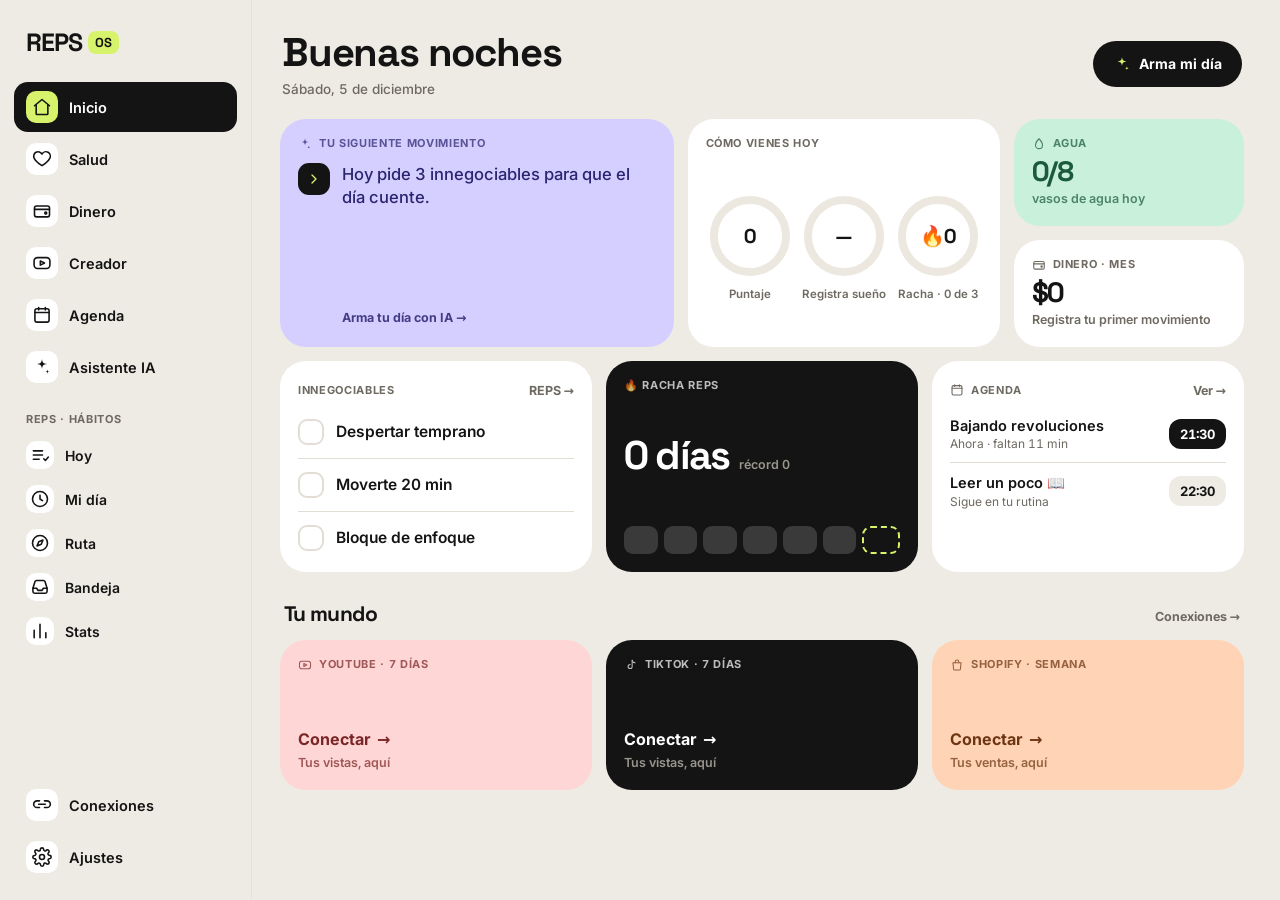
==== commit 1d51eb06: "REPS OS: el Life OS pasa al frente (v117) - shell.js: nueva app principal con Inicio, Salud, Dinero," ====
--- a/index.html
+++ b/index.html
@@ -10,6 +10,7 @@
 <link rel="apple-touch-icon" href="icons/icon-192.png">
 <link rel="stylesheet" href="css/styles.css">
 <link rel="stylesheet" href="css/bento.css">
+<link rel="stylesheet" href="css/os.css">
 </head>
 <body>
 
@@ -1146,5 +1147,6 @@
 <!-- REPS OS: módulos del Life OS (leen el motor por window.REPS) -->
 <script src="js/os/conectores.js"></script>
 <script src="js/os/bento.js"></script>
+<script src="js/os/shell.js"></script>
 </body>
 </html>
--- a/css/bento.css
+++ b/css/bento.css
@@ -134,8 +134,6 @@
 body.bento #mantra{order:2}
 body.bento #btScore{order:10}
 body.bento #p-hoy .streak{order:11}
-body.bento #btSalud > .bt-sky{order:12}
-body.bento #btSalud > .bt-mint{order:13}
 body.bento #planHoy{order:15}
 body.bento #armaDia{order:20}
 body.bento #brief{order:21}
@@ -156,12 +154,6 @@
 body.bento #p-hoy .stamp-wrap{order:43}
 body.bento #p-hoy .edit-hab{order:44}
 body.bento #prog{order:45}
-body.bento #btMundoHead{order:50}
-body.bento #btDinero{order:51}
-body.bento #btMundo > :nth-child(1){order:52}
-body.bento #btMundo > :nth-child(2){order:53}
-body.bento #btMundo > :nth-child(3){order:54}
-body.bento #btAgenda{order:56}
 body.bento #week{order:60}
 body.bento #energiaCard{order:61}
 body.bento #checkinCard{order:62}
@@ -172,9 +164,8 @@
 body.bento #p-hoy > .reset{order:90}
 
 /* tamaños */
-body.bento #btScore{grid-column:span 2;grid-row:span 2}
+body.bento #btScore{grid-column:span 2}
 body.bento #p-hoy .streak{grid-column:span 2}
-body.bento #btSalud > .bt{grid-column:span 1}
 body.bento #p-hoy .bt-s2{grid-column:span 2}
 body.bento #storyRing{grid-column:span 1}
 body.bento #mantra{grid-column:2 / -1}
@@ -200,7 +191,7 @@
 body.bento .bt .neg{color:var(--red)}
 
 /* héroe: puntaje */
-body.bento .bt-hero{background:var(--t-hero);color:var(--t-hero-ink);justify-content:space-between;min-height:200px;box-shadow:none !important}
+body.bento .bt-hero{background:var(--t-hero);color:var(--t-hero-ink);justify-content:space-between;min-height:168px;box-shadow:none !important}
 body.bento .bt-hero .bt-lbl{color:inherit;opacity:.7}
 body.bento .bt-hero.ganado::after{content:"Día ganado ✓";position:absolute;top:13px;right:13px;font-size:10.5px;font-weight:800;letter-spacing:.03em;background:var(--t-hero-ink);color:var(--t-hero);padding:5px 9px;border-radius:999px}
 
--- a/css/os.css
+++ b/css/os.css
@@ -0,0 +1,313 @@
+/* ============================================================
+   REPS OS · Shell del Life OS (v117)
+   Va DESPUÉS de bento.css. Todo cuelga de body.os (lo pone
+   js/os/shell.js). Dos vistas:
+   - body.os-movil → píldora flotante abajo, una columna tranquila.
+   - body.os-pc    → menú lateral fijo, tablero de 12 columnas.
+   Las secciones se muestran con body.os-v-<sección>. REPS
+   (hábitos) es la sección "reps": ahí reaparecen sus pestañas.
+   ============================================================ */
+
+/* ===== Tokens ===== */
+body.os{
+  --o-r:26px; --o-gap:12px;
+  --o-track:color-mix(in srgb,var(--text) 9%,transparent);
+  --o-lime-ring:#8fc400;
+  --o-ink:var(--t-ink); --o-ink-text:var(--t-ink-text);
+  --o-side:252px;
+}
+body.os.claro{--o-track:#ece8df}
+body.os:not(.claro){--o-lime-ring:#d7f36b}
+
+/* ===== Lo viejo de REPS: su cabecera se va; sus pestañas y paneles solo en "Hábitos" ===== */
+body.os :is(#themeBtn, body > .eyebrow, body > h1, body > .fecha){display:none !important}
+body.os:not(.os-v-reps) > :is(.panel, .tabs){display:none !important}
+body.os .os-view{display:none}
+body.os.os-v-inicio  .os-view[data-view=inicio],
+body.os.os-v-salud   .os-view[data-view=salud],
+body.os.os-v-dinero  .os-view[data-view=dinero],
+body.os.os-v-creador .os-view[data-view=creador],
+body.os.os-v-agenda  .os-view[data-view=agenda],
+body.os.os-v-ia      .os-view[data-view=ia]{display:block;animation:oIn .22s ease}
+@keyframes oIn{from{opacity:0;transform:translateY(6px)}to{opacity:1;transform:none}}
+@media (prefers-reduced-motion:reduce){body.os .os-view{animation:none !important}}
+
+/* en "Hábitos", las pestañas de REPS son un control segmentado arriba */
+body.os.os-v-reps > .tabs{
+  display:flex !important;position:sticky !important;top:0;left:auto;right:auto;bottom:auto;transform:none !important;
+  width:100%;max-width:none;margin:4px 0 0;z-index:30;border-radius:999px;border:none;
+  background:var(--card);padding:5px;gap:2px;box-shadow:0 6px 18px rgba(0,0,0,.06);
+}
+body.os.os-v-reps > .tabs .tab{
+  flex:1;height:40px;min-width:0;padding:0 6px;border-radius:999px;font-size:12.5px;font-weight:700;
+  text-transform:none;letter-spacing:0;color:var(--muted);opacity:1;flex-direction:row;gap:6px;justify-content:center;
+}
+body.os.os-v-reps > .tabs .tab-ic{display:none}
+body.os.os-v-reps > .tabs .tab.active{background:var(--o-ink);color:var(--o-ink-text)}
+body.os.os-v-reps.os-pc > .tabs{display:none !important} /* en PC el menú lateral ya las lista */
+body.os .panel{margin-top:16px}
+
+/* ===== Página ===== */
+body.os{max-width:none;margin:0;min-height:100dvh}
+body.os.os-movil{padding:0 16px calc(118px + env(safe-area-inset-bottom));max-width:540px;margin:0 auto}
+body.os.os-pc{padding:0 36px 48px calc(var(--o-side) + 28px)}
+body.os.os-pc > :is(.panel,.os-main){max-width:1240px}
+body.os.os-pc > .panel{max-width:760px}
+
+/* ===== Navegación ===== */
+.os-nav{display:none}
+body.os .os-nav{display:flex;z-index:55}
+body.os .os-it{display:flex;align-items:center;gap:11px;border:none;background:none;font:inherit;cursor:pointer;color:inherit}
+body.os .os-it-ic{display:grid;place-items:center;flex:none}
+
+/* celular: píldora flotante con 5 lugares */
+body.os.os-movil .os-nav{
+  position:fixed;left:50%;bottom:calc(14px + env(safe-area-inset-bottom));transform:translateX(-50%);
+  background:var(--o-ink);color:var(--o-ink-text);border-radius:999px;padding:6px;gap:2px;align-items:center;
+  box-shadow:0 14px 34px rgba(0,0,0,.26);
+}
+body.os.os-movil:not(.claro) .os-nav{border:1px solid var(--line)}
+body.os.os-movil .os-marca,
+body.os.os-movil .os-grp,
+body.os.os-movil .os-sp,
+body.os.os-movil .os-it:is([data-nav=creador],[data-nav=agenda],.es-reps,.es-pie){display:none}
+body.os.os-movil .os-it{height:48px;min-width:52px;padding:0 14px;border-radius:999px;justify-content:center;color:var(--o-ink-text);opacity:.8}
+body.os.os-movil .os-it-tx{display:none;font-size:13.5px;font-weight:700}
+body.os.os-movil .os-it.on{background:var(--t-lime);color:#141414;opacity:1;padding:0 18px 0 15px}
+body.os.os-movil .os-it.on .os-it-tx{display:inline}
+body.os.os-movil .os-it.es-ia{order:0;width:48px;padding:0;background:color-mix(in srgb,#fff 12%,var(--o-ink));color:var(--t-lime);opacity:1}
+body.os.os-movil .os-it.es-ia.on{background:var(--t-lime);color:#141414}
+body.os.os-movil .os-it.es-ia.on .os-it-tx{display:none}
+/* orden en la píldora: Inicio · Salud · ✦ · Dinero · Más */
+body.os.os-movil .os-it[data-nav=inicio]{order:-3}
+body.os.os-movil .os-it[data-nav=salud]{order:-2}
+body.os.os-movil .os-it[data-nav=ia]{order:-1}
+body.os.os-movil .os-it[data-nav=dinero]{order:1}
+body.os.os-movil .os-it[data-nav=mas]{order:2}
+
+/* PC: menú lateral fijo */
+body.os.os-pc .os-nav{
+  position:fixed;top:0;left:0;bottom:0;width:var(--o-side);flex-direction:column;gap:2px;
+  padding:24px 14px 18px;overflow-y:auto;background:var(--bg);
+  border-right:1px solid color-mix(in srgb,var(--line) 70%,transparent);
+}
+body.os.os-pc .os-marca{font-family:var(--f-disp);font-weight:700;font-size:25px;letter-spacing:-.045em;padding:2px 12px 22px;display:flex;align-items:center;gap:6px}
+body.os.os-pc .os-marca span{background:var(--t-lime);color:#141414;font-size:13px;padding:3px 7px;border-radius:8px;letter-spacing:0}
+body.os.os-pc .os-it{width:100%;padding:9px 12px;border-radius:14px;font-size:14.5px;font-weight:600;color:var(--text);text-align:left}
+body.os.os-pc .os-it-ic{width:32px;height:32px;border-radius:10px;background:var(--card)}
+body.os.os-pc:not(.claro) .os-it-ic{background:var(--card-2)}
+body.os.os-pc .os-it:hover{background:color-mix(in srgb,var(--text) 5%,transparent)}
+body.os.os-pc .os-it.on{background:var(--o-ink);color:var(--o-ink-text)}
+body.os.os-pc .os-it.on .os-it-ic{background:var(--t-lime);color:#141414}
+body.os.os-pc .os-it.es-mas{display:none}
+body.os.os-pc .os-grp{font-size:11px;font-weight:700;letter-spacing:.06em;text-transform:uppercase;color:var(--muted);padding:18px 12px 6px}
+body.os.os-pc .os-it.es-reps{font-size:14px;padding:7px 12px}
+body.os.os-pc .os-it.es-reps .os-it-ic{width:28px;height:28px}
+body.os.os-pc .os-sp{flex:1;min-height:16px}
+
+/* ===== Cabecera ===== */
+.os-main{display:none}
+body.os .os-main{display:block}
+body.os .os-head{display:flex;justify-content:space-between;align-items:center;gap:16px;padding:22px 2px 20px}
+body.os .os-h1{font-family:var(--f-disp);font-size:32px;font-weight:700;letter-spacing:-.045em;line-height:1.05}
+body.os .os-h1 em{font-family:"Instrument",Georgia,serif;font-style:italic;font-weight:400;letter-spacing:-.01em;font-size:1.06em}
+body.os .os-sub{font-size:13.5px;font-weight:500;color:var(--muted);margin-top:7px}
+body.os .os-head-act{display:flex;align-items:center;gap:10px;flex:none}
+body.os .os-gear{width:46px;height:46px;border-radius:50%;border:none;background:var(--card);color:var(--text);display:grid;place-items:center;cursor:pointer}
+body.os:not(.claro) .os-gear{border:1px solid var(--line)}
+body.os .os-cta{height:46px;border-radius:999px;border:none;background:var(--o-ink);color:var(--o-ink-text);font:inherit;font-size:14px;font-weight:700;padding:0 20px;display:inline-flex;align-items:center;gap:8px;cursor:pointer}
+body.os:not(.claro) .os-cta{background:var(--t-lime);color:#141414}
+body.os .os-cta-ic{color:var(--t-lime);display:grid}
+body.os:not(.claro) .os-cta-ic{color:#141414}
+body.os.os-pc .os-head{padding:30px 2px 22px}
+body.os.os-pc .os-h1{font-size:40px}
+body.os.os-pc .os-gear{display:none} /* en PC, Ajustes está en el menú */
+body.os.os-movil .solo-pc{display:none !important}
+body.os.os-pc .solo-movil{display:none !important}
+
+/* ===== Tarjetas ===== */
+.o-card{
+  background:var(--card);color:var(--text);border:none;border-radius:var(--o-r);padding:18px;
+  text-align:left;font:inherit;min-width:0;position:relative;overflow:hidden;display:flex;flex-direction:column;gap:6px;
+}
+body.os:not(.claro) .o-card{box-shadow:inset 0 0 0 1px color-mix(in srgb,var(--line) 75%,transparent)}
+button.o-card{cursor:pointer;transition:transform .12s ease}
+button.o-card:active{transform:scale(.98)}
+.o-card:focus-visible,.o-hab:focus-visible,.o-ring:focus-visible{outline:2px solid var(--text);outline-offset:2px}
+.o-row{display:flex;justify-content:space-between;align-items:center;gap:10px;width:100%}
+.o-lbl{display:flex;align-items:center;gap:7px;font-size:11px;font-weight:700;letter-spacing:.06em;text-transform:uppercase;color:var(--muted);line-height:1.2}
+.o-lbl-ic{display:inline-grid;place-items:center}
+.o-link{background:none;border:none;font:inherit;font-size:12.5px;font-weight:700;color:var(--muted);cursor:pointer;padding:4px 0;text-align:left;white-space:nowrap}
+.o-num{font-family:var(--f-disp);font-weight:700;letter-spacing:-.045em;line-height:1}
+.o-num-xl{font-size:52px}.o-num-l{font-size:40px}.o-num-m{font-size:28px}.o-num-s{font-size:19px;letter-spacing:-.02em}
+.o-num.neg{color:var(--red)}
+.o-sub{font-size:12.5px;font-weight:600;color:var(--muted);line-height:1.35}
+.o-vacio{font-size:13.5px;color:var(--muted);line-height:1.5;padding:4px 0}
+.o-ic{display:inline-grid;place-items:center}
+
+/* colores */
+.o-lav{background:var(--t-lav);color:var(--t-lav-ink)}
+.o-lime{background:var(--t-lime);color:#1c2406}
+.o-sky{background:var(--t-sky);color:var(--t-sky-ink)}
+.o-mint{background:var(--t-mint);color:var(--t-mint-ink)}
+.o-peach{background:var(--t-peach);color:var(--t-peach-ink)}
+.o-rose{background:var(--t-rose);color:var(--t-rose-ink)}
+.o-ink{background:var(--o-ink);color:var(--o-ink-text)}
+:is(.o-lav,.o-lime,.o-sky,.o-mint,.o-peach,.o-rose,.o-ink) :is(.o-lbl,.o-sub,.o-link){color:inherit;opacity:.72}
+body.os:not(.claro) :is(.o-lav,.o-lime,.o-sky,.o-mint,.o-peach,.o-rose){box-shadow:none}
+body.os.claro .o-ink .o-sub{color:var(--t-ink-muted);opacity:1}
+
+/* ===== Retícula ===== */
+.o-grid{display:grid;grid-template-columns:1fr 1fr;gap:var(--o-gap)}
+.o-grid > *{grid-column:1/-1}
+.o-grid > .o-mini{grid-column:span 1}
+body.os.os-pc .o-grid{grid-template-columns:repeat(12,minmax(0,1fr));gap:14px}
+.o-sec{display:flex;justify-content:space-between;align-items:baseline;margin:28px 4px 12px}
+.o-sec h2{font-family:var(--f-disp);font-size:21px;font-weight:700;letter-spacing:-.03em}
+
+/* Inicio en PC */
+body.os.os-pc .o-grid-inicio > .o-ia{grid-column:span 5;grid-row:span 2}
+body.os.os-pc .o-grid-inicio > .o-rings{grid-column:span 4;grid-row:span 2}
+body.os.os-pc .o-grid-inicio > .o-mini{grid-column:span 3}
+body.os.os-pc .o-grid-inicio > :is(.o-habs,.o-racha,.o-agenda){grid-column:span 4}
+/* Salud en PC */
+body.os.os-pc .o-grid-salud > .o-whoop{grid-column:span 4;grid-row:span 2}
+body.os.os-pc .o-grid-salud > .o-sueno{grid-column:span 8}
+body.os.os-pc .o-grid-salud > .o-agua{grid-column:span 4}
+body.os.os-pc .o-grid-salud > .o-mini{grid-column:span 2}
+/* Dinero en PC */
+body.os.os-pc .o-grid-dinero > .o-saldo{grid-column:span 7;grid-row:span 2}
+body.os.os-pc .o-grid-dinero > .o-cats{grid-column:span 5}
+body.os.os-pc .o-grid-dinero > .o-shop{grid-column:span 3}
+body.os.os-pc .o-grid-dinero > .o-mini{grid-column:span 2}
+/* Creador en PC */
+body.os.os-pc .o-grid-creador > .o-big{grid-column:span 6}
+body.os.os-pc .o-grid-creador > .o-ideas{grid-column:span 7}
+body.os.os-pc .o-grid-creador > .o-nota{grid-column:span 5}
+/* Agenda en PC */
+body.os.os-pc .o-grid-agenda > .o-calcx{grid-column:span 12}
+body.os.os-pc .o-grid-agenda > .o-ahora{grid-column:span 12}
+body.os.os-pc .o-grid-agenda > .o-rutina{grid-column:span 7}
+body.os.os-pc .o-grid-agenda > .o-pend{grid-column:span 5}
+/* IA en PC */
+body.os.os-pc .o-grid-ia > .o-ia-hero{grid-column:span 7}
+body.os.os-pc .o-grid-ia > .o-tools-ia{grid-column:span 5}
+body.os.os-pc .o-grid-ia > .o-local{grid-column:span 12}
+
+/* ===== Inicio: piezas ===== */
+.o-ia{gap:12px}
+.o-next{display:flex;gap:12px;align-items:flex-start}
+.o-next-ic{flex:none;width:32px;height:32px;border-radius:11px;background:var(--o-ink);color:var(--t-lime);display:grid;place-items:center}
+body.os:not(.claro) .o-next-ic{background:var(--t-lime);color:#141414}
+.o-next p{font-size:16.5px;line-height:1.42;font-weight:500;color:inherit}
+.o-brief{font-size:14px;line-height:1.55;white-space:pre-wrap;opacity:.9;border-top:1px solid color-mix(in srgb,currentColor 15%,transparent);padding-top:12px}
+.o-link-ia{color:inherit !important;opacity:.85 !important;margin-left:44px}
+body.os.os-pc .o-link-ia{margin-top:auto}
+
+.o-ring-row{display:flex;justify-content:space-between;gap:6px;margin-top:10px}
+body.os.os-pc .o-rings .o-ring-row{flex:1;align-items:center}
+.o-ring{flex:1;display:flex;flex-direction:column;align-items:center;gap:9px;background:none;border:none;font:inherit;color:inherit;cursor:pointer;padding:2px;min-width:0}
+.o-ring-w{position:relative;display:grid;place-items:center}
+.o-ring-w svg{display:block}
+.o-ring-v{position:absolute;font-family:var(--f-disp);font-weight:700;font-size:20px;letter-spacing:-.04em}
+.o-ring-l{font-size:11.5px;font-weight:600;color:var(--muted);text-align:center;line-height:1.25}
+.o-ring-big .o-ring-v{font-size:42px}
+
+.o-habs{gap:0;padding-bottom:8px}
+.o-hab{display:flex;align-items:center;gap:12px;width:100%;background:none;border:none;font:inherit;color:var(--text);text-align:left;padding:13px 0;cursor:pointer}
+.o-hab + .o-hab{border-top:1px solid var(--line)}
+.o-habs .o-row + .o-hab{margin-top:4px}
+.o-chk{flex:none;width:26px;height:26px;border-radius:9px;border:2px solid var(--line);display:grid;place-items:center;color:transparent;transition:background .15s,border-color .15s}
+.o-hab.done .o-chk{background:var(--amber);border-color:var(--amber);color:var(--on-accent)}
+.o-hab-tx{flex:1;min-width:0;font-size:15.5px;font-weight:600}
+.o-hab.done .o-hab-tx{color:var(--muted);text-decoration:line-through;text-decoration-thickness:1.5px}
+.o-hab-n{font-size:12px;font-weight:700;color:var(--muted);background:var(--bg);padding:4px 9px;border-radius:999px}
+
+.o-sigue{flex-direction:row;align-items:center;justify-content:space-between;cursor:pointer}
+.o-sigue-t{font-size:16.5px;font-weight:600;margin-top:8px}
+.o-hora{flex:none;font-size:13px;font-weight:700;background:var(--bg);padding:7px 11px;border-radius:12px;font-variant-numeric:tabular-nums;color:var(--text)}
+.o-hora.now{background:var(--o-ink);color:var(--o-ink-text)}
+body.os:not(.claro) .o-hora.now{background:var(--t-lime);color:#141414}
+
+.o-racha{justify-content:space-between}
+.o-racha-n{display:flex;align-items:baseline;gap:10px;margin-top:8px}
+.o-semana{display:flex;gap:6px;margin-top:14px}
+.o-semana i{flex:1;height:28px;border-radius:9px;background:color-mix(in srgb,currentColor 16%,transparent)}
+.o-semana i.ok{background:var(--t-lime)}
+.o-semana i.rest{background:none;border:1.5px dashed color-mix(in srgb,currentColor 35%,transparent)}
+.o-semana i.hoy{background:none;border:2px dashed var(--t-lime)}
+
+.o-agenda{gap:0}
+.o-ev{display:flex;align-items:center;justify-content:space-between;gap:12px;padding:11px 0;width:100%}
+.o-ev + .o-ev{border-top:1px solid var(--line)}
+.o-agenda .o-row + .o-ev,.o-rutina .o-row + .o-ev,.o-pend .o-row + .o-ev{margin-top:4px}
+.o-ev-tx{display:flex;flex-direction:column;min-width:0;flex:1}
+.o-ev-tx b{font-size:14.5px;font-weight:600;white-space:nowrap;overflow:hidden;text-overflow:ellipsis}
+.o-ev-tx i{font-style:normal;font-size:12px;color:var(--muted);margin-top:2px}
+.o-rutina .o-ev{justify-content:flex-start}
+.o-rutina .o-ev.actual .o-ev-tx b{font-weight:800}
+
+/* Tu mundo: fila deslizable en celular, 3 columnas en PC */
+.o-mundo{display:flex;gap:10px;overflow-x:auto;scroll-snap-type:x mandatory;scroll-padding-inline:16px;margin:0 -16px;padding:0 16px 4px;scrollbar-width:none}
+.o-mundo::-webkit-scrollbar{display:none}
+.o-mundo > .o-card{flex:none;width:172px;min-height:132px;scroll-snap-align:start;justify-content:space-between}
+body.os.os-pc .o-mundo{display:grid;grid-template-columns:repeat(3,1fr);gap:14px;margin:0;padding:0;overflow:visible}
+body.os.os-pc .o-mundo > .o-card{width:auto;min-height:150px}
+body.os.os-movil .o-mundo .o-lbl{font-size:10.5px;letter-spacing:.04em}
+body.os.os-movil .o-grid-dinero > .o-mini{grid-column:1/-1}
+.o-cx.off .o-conectar{font-size:16px;font-weight:700;display:inline-flex;align-items:center;gap:6px;margin-top:auto}
+.o-cx.off .o-conectar::after{content:"→";transition:transform .15s}
+.o-cx.off:active .o-conectar::after{transform:translateX(3px)}
+.o-big{min-height:190px}
+
+/* ===== Salud ===== */
+.o-whoop{min-height:200px}
+.o-whoop .o-ring-w{margin:10px auto}
+.o-bars{display:flex;align-items:flex-end;gap:6px;height:60px;margin-top:12px;width:100%}
+.o-bars i{flex:1;border-radius:6px;background:currentColor;opacity:.8}
+.o-bars i.vacia{opacity:.2}
+.o-vasos{display:flex;flex-wrap:wrap;gap:6px;margin-top:10px}
+.o-vasos i{width:18px;height:24px;border-radius:5px 5px 7px 7px;border:2px solid currentColor;opacity:.35}
+.o-vasos i.on{background:currentColor;opacity:.85}
+.o-tools{display:grid;grid-template-columns:1fr 1fr;gap:10px}
+body.os.os-pc .o-tools:not(.o-tools-ia){grid-template-columns:repeat(4,1fr)}
+.o-tool{display:flex;flex-direction:column;align-items:flex-start;gap:3px;background:var(--card);border:none;border-radius:20px;padding:15px;font:inherit;color:var(--text);text-align:left;cursor:pointer}
+body.os:not(.claro) .o-tool{box-shadow:inset 0 0 0 1px var(--line)}
+.o-tool:active{transform:scale(.97)}
+.o-tool-e{font-size:22px;margin-bottom:6px}
+.o-tool b{font-size:14.5px;font-weight:700}
+.o-tool i{font-style:normal;font-size:12px;color:var(--muted);line-height:1.35}
+.o-tools-ia{grid-column:1/-1}
+body.os.os-pc .o-tools-ia{grid-template-columns:1fr 1fr}
+
+/* ===== Dinero ===== */
+.o-saldo{gap:10px}
+.o-io{display:flex;flex-wrap:wrap;gap:8px 16px;font-size:13px;font-weight:600}
+.o-in{color:#8fe3c0}.o-out{color:#ffb3b3}
+body.os.claro .o-saldo .o-in{color:#8fe3c0}
+.o-pbar{height:8px;border-radius:999px;background:color-mix(in srgb,currentColor 14%,transparent);overflow:hidden;width:100%;margin-top:6px}
+.o-pbar i{display:block;height:100%;border-radius:999px;background:var(--t-lime)}
+.o-ahora .o-pbar i{background:var(--o-ink)}
+body.os:not(.claro) .o-ahora .o-pbar i{background:var(--t-lime)}
+.o-cta-in{align-self:flex-start;margin-top:8px;height:44px;border-radius:999px;border:none;background:var(--t-lime);color:#141414;font:inherit;font-size:14px;font-weight:700;padding:0 18px;cursor:pointer}
+.o-lav .o-cta-in{background:var(--o-ink);color:var(--o-ink-text)}
+body.os:not(.claro) .o-lav .o-cta-in{background:var(--t-lime);color:#141414}
+.o-cat{display:flex;flex-direction:column;gap:6px;padding:7px 0}
+.o-cat-t{display:flex;justify-content:space-between;font-size:14px;font-weight:600}
+.o-cat-b{height:8px;border-radius:999px;background:var(--bg);overflow:hidden}
+.o-cat-b i{display:block;height:100%;border-radius:999px;background:var(--o-ink)}
+body.os:not(.claro) .o-cat-b i{background:var(--t-lime)}
+
+/* ===== Creador / Agenda / IA ===== */
+.o-idea{font-size:14.5px;font-weight:500;padding:11px 0;border-top:1px solid var(--line)}
+.o-ideas .o-row + .o-idea{border-top:none;margin-top:2px}
+.o-nota p,.o-local p{font-size:14px;line-height:1.5;font-weight:500}
+.o-ahora-t{font-family:var(--f-disp);font-size:22px;font-weight:700;letter-spacing:-.03em;margin-top:4px}
+.o-ia-hero{gap:12px}
+.o-ia-p{font-size:16px;line-height:1.5;font-weight:500;white-space:pre-wrap}
+
+/* ===== Hojas en PC: ventana centrada, no hoja que sube ===== */
+body.os.os-pc .theme-wrap{align-items:center}
+body.os.os-pc .theme-sheet{max-width:560px;border-radius:28px;max-height:84vh;padding-bottom:24px}
+body.os.os-pc .toast{bottom:28px}
+body.os.os-movil .toast{bottom:calc(88px + env(safe-area-inset-bottom))}
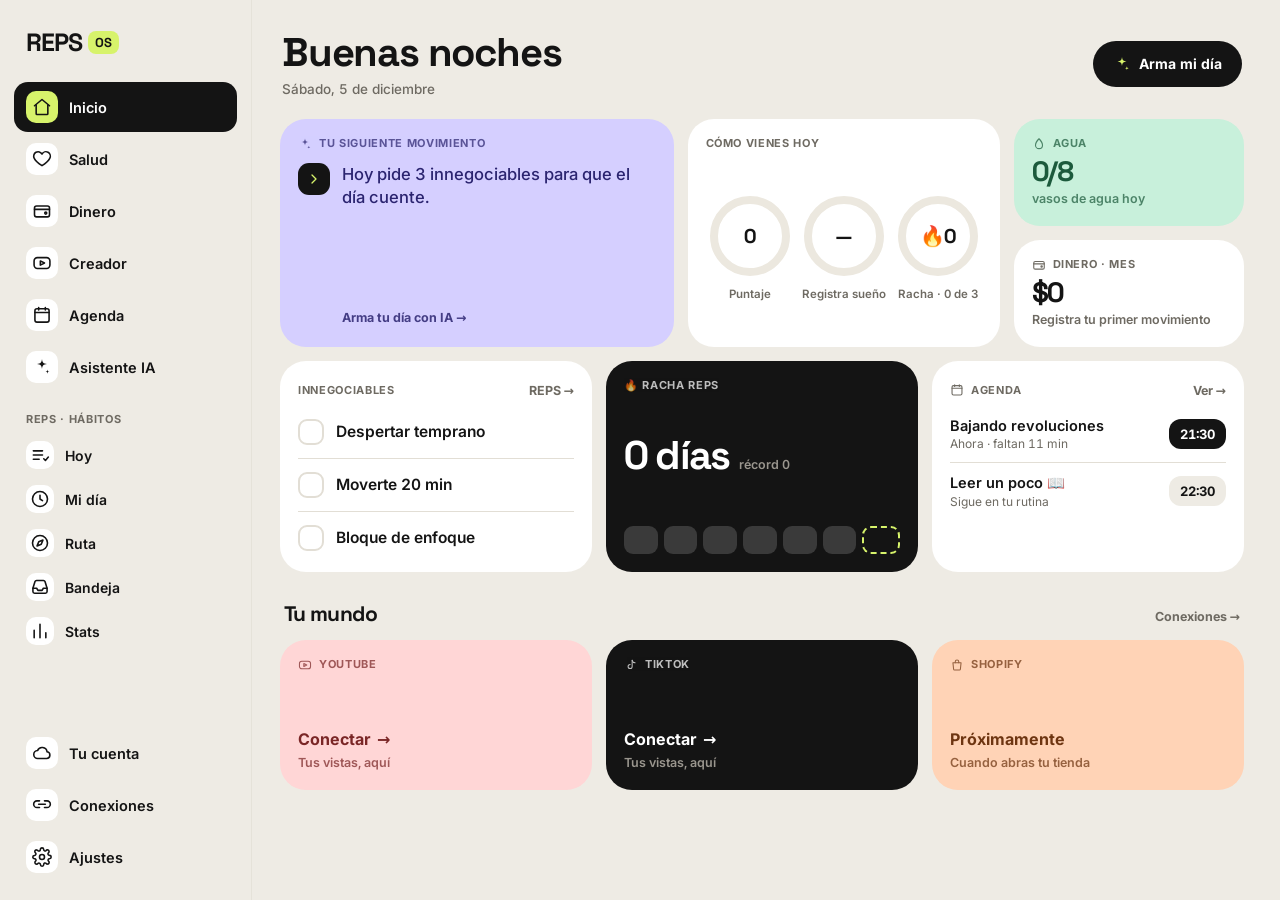
==== commit 9243cfc9: "Cuentas con correo y sincronización entre dispositivos (Supabase) Hoja «Tu cuenta» (entrar, crear, o" ====
--- a/index.html
+++ b/index.html
@@ -1146,6 +1146,7 @@
 <script src="js/app.js"></script>
 <!-- REPS OS: módulos del Life OS (leen el motor por window.REPS) -->
 <script src="js/os/conectores.js"></script>
+<script src="js/os/cuenta.js"></script>
 <script src="js/os/bento.js"></script>
 <script src="js/os/shell.js"></script>
 </body>
--- a/css/os.css
+++ b/css/os.css
@@ -311,3 +311,49 @@
 body.os.os-pc .theme-sheet{max-width:560px;border-radius:28px;max-height:84vh;padding-bottom:24px}
 body.os.os-pc .toast{bottom:28px}
 body.os.os-movil .toast{bottom:calc(88px + env(safe-area-inset-bottom))}
+
+/* ===== Conexiones con datos reales (v118) ===== */
+.o-met{display:grid;grid-template-columns:repeat(4,1fr);gap:8px;width:100%;margin-top:12px}
+.o-met-i{display:flex;flex-direction:column;gap:2px;min-width:0}
+.o-met-i b{font-family:var(--f-disp);font-size:18px;font-weight:700;letter-spacing:-.03em;white-space:nowrap;overflow:hidden;text-overflow:ellipsis}
+.o-met-i span{font-size:10.5px;font-weight:700;letter-spacing:.03em;text-transform:uppercase;opacity:.7}
+.o-nota-dato{font-size:11px;opacity:.6 !important;margin-top:6px}
+.o-cx.off .o-conectar.pronto::after{content:none}
+.o-dia{font-size:11.5px;font-weight:800;letter-spacing:.04em;text-transform:uppercase;color:var(--muted);margin:14px 0 2px}
+.o-semana-cal{gap:0}
+.o-semana-cal .o-dia + .o-ev{border-top:none}
+.o-ia-in{width:100%;margin-top:10px;border:none;border-radius:14px;padding:12px 14px;font:inherit;font-size:14.5px;resize:vertical;background:color-mix(in srgb,#fff 10%,transparent);color:inherit}
+body.os.claro .o-local .o-ia-in{background:rgba(255,255,255,.1)}
+.o-ia-in::placeholder{color:inherit;opacity:.55}
+.o-ia-out{font-size:14.5px;line-height:1.55;white-space:pre-wrap;margin-top:10px;padding-top:12px;border-top:1px solid color-mix(in srgb,currentColor 18%,transparent)}
+.o-local .o-cta-in:disabled{opacity:.6}
+.cx-acc{flex:none;display:flex;flex-direction:column;align-items:flex-end;gap:6px}
+.cx-b{height:36px;border:none;border-radius:999px;padding:0 14px;font:inherit;font-size:12.5px;font-weight:800;cursor:pointer;background:var(--t-ink,#141414);color:var(--t-ink-text,#fff);white-space:nowrap}
+body.os:not(.claro) .cx-b{background:var(--t-lime);color:#141414}
+.cx-b.off{background:var(--bg);color:var(--muted)}
+body.os:not(.claro) .cx-b.off{background:var(--card-2);color:var(--muted)}
+.cx-tx small{word-break:break-word}
+.cx-ia{display:flex;flex-direction:column;gap:8px;background:var(--card);border-radius:18px;padding:14px;margin:-2px 0 4px}
+.cx-ia :is(input,select){width:100%;height:44px;border:none;border-radius:12px;padding:0 12px;font:inherit;font-size:14px;background:var(--bg);color:var(--text)}
+.cx-ia-acc{display:flex;gap:8px;flex-wrap:wrap}
+.cx-sync{width:100%;justify-content:center;margin:4px 0 6px !important}
+
+/* ===== Tu cuenta (sincronización) ===== */
+.cu-body{display:flex;flex-direction:column;gap:10px;padding-bottom:8px}
+.cu-tabs{display:flex;gap:4px;background:var(--card-2);border:1px solid var(--line);border-radius:999px;padding:4px}
+body.os:not(.claro) .cu-tabs{background:var(--card-2)}
+.cu-tab{flex:1;height:38px;border:none;border-radius:999px;background:none;font:inherit;font-size:13.5px;font-weight:700;color:var(--muted);cursor:pointer}
+.cu-tab.on{background:var(--card);color:var(--text);box-shadow:0 1px 3px rgba(0,0,0,.08)}
+.cu-form{display:flex;flex-direction:column;gap:8px}
+.cu-form input,.cu-body > input{width:100%;height:48px;border:1px solid var(--line);border-radius:14px;padding:0 14px;font:inherit;font-size:15px;background:var(--card);color:var(--text)}
+body.os:not(.claro) :is(.cu-form input,.cu-body > input){background:var(--card-2)}
+.cu-go{align-self:stretch;margin-top:4px;height:48px;font-size:15px}
+.cu-go:disabled{opacity:.6}
+.cu-msg:empty{display:none}
+.cu-olvide{align-self:center}
+.cu-ses{display:flex;align-items:center;gap:12px;background:var(--card);border-radius:18px;padding:14px}
+body.os:not(.claro) .cu-ses{background:var(--card-2)}
+.cu-av{width:42px;height:42px;border-radius:50%;display:grid;place-items:center;background:var(--t-lime,#d7f36b);color:#141414;flex:none}
+.cu-tx{display:flex;flex-direction:column;min-width:0}
+.cu-tx b{font-size:15px;overflow:hidden;text-overflow:ellipsis;white-space:nowrap}
+.cu-tx i{font-style:normal;font-size:12.5px;color:var(--muted)}
